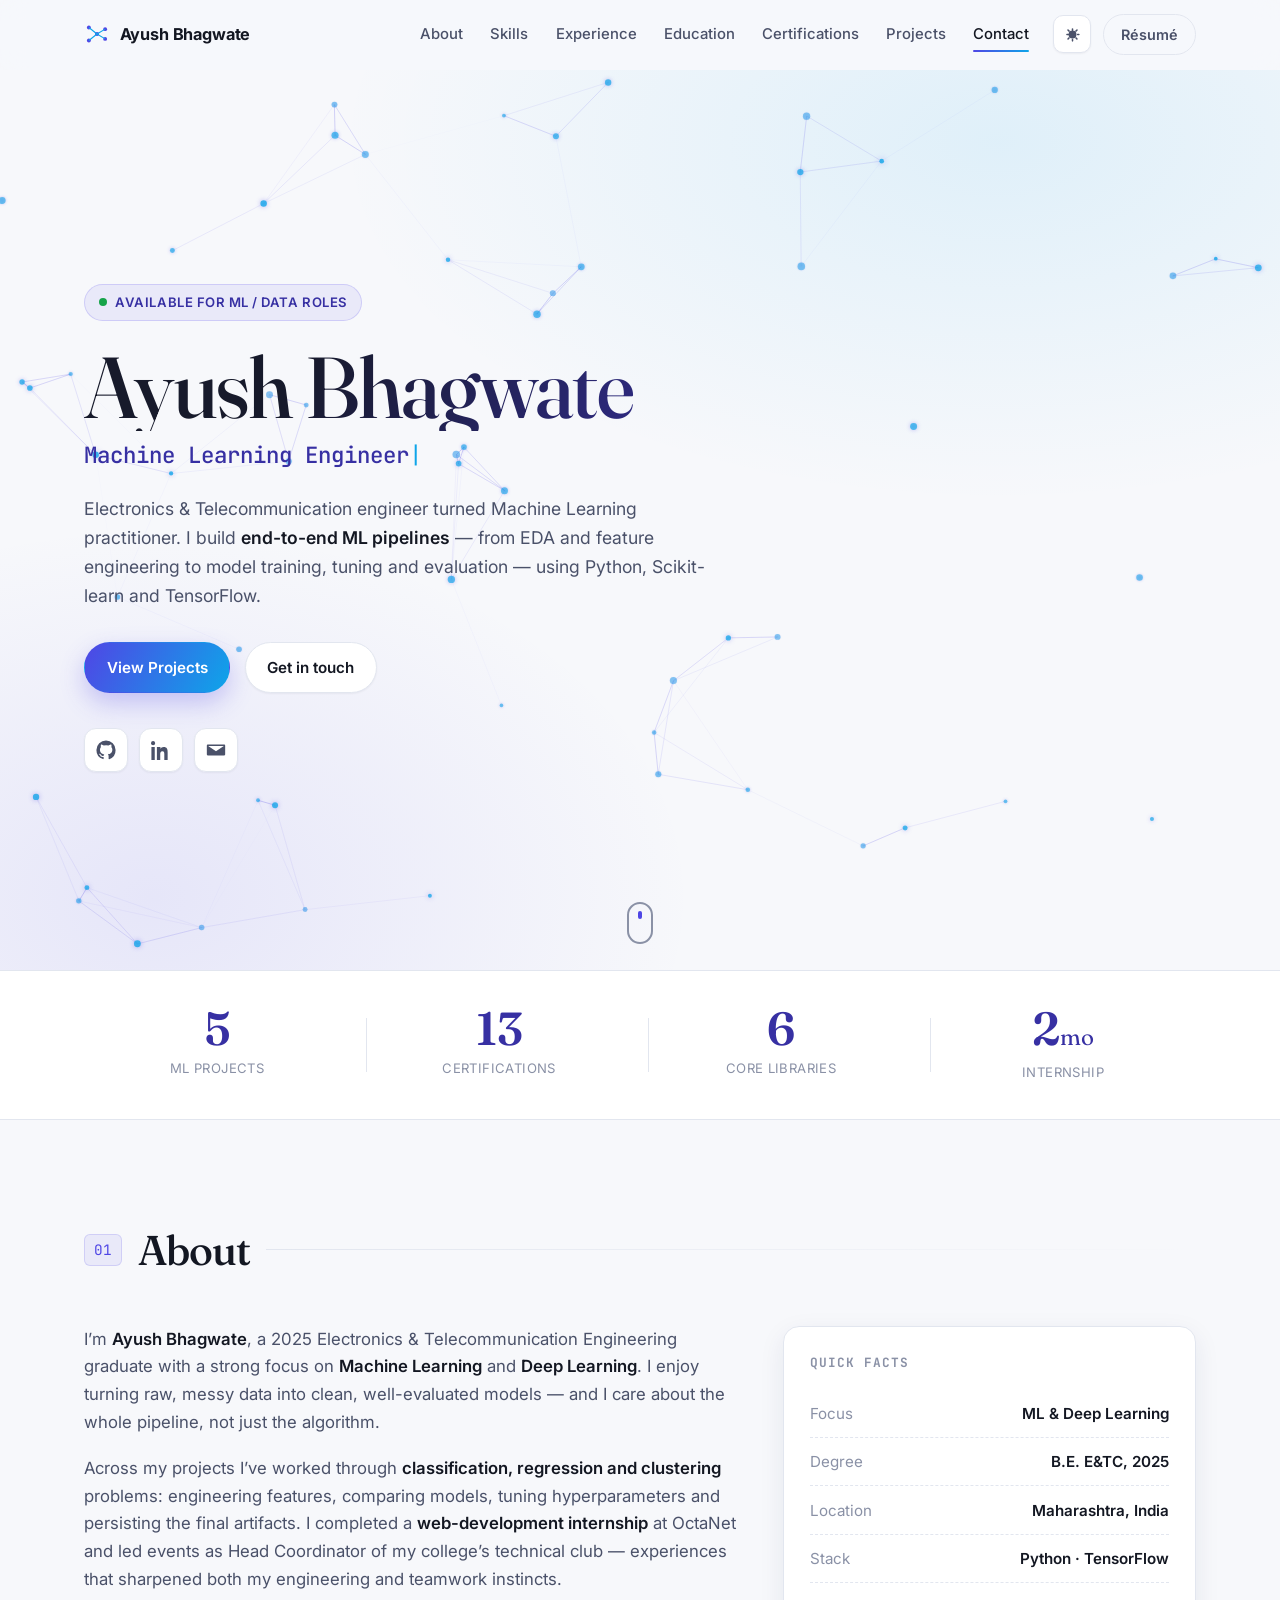
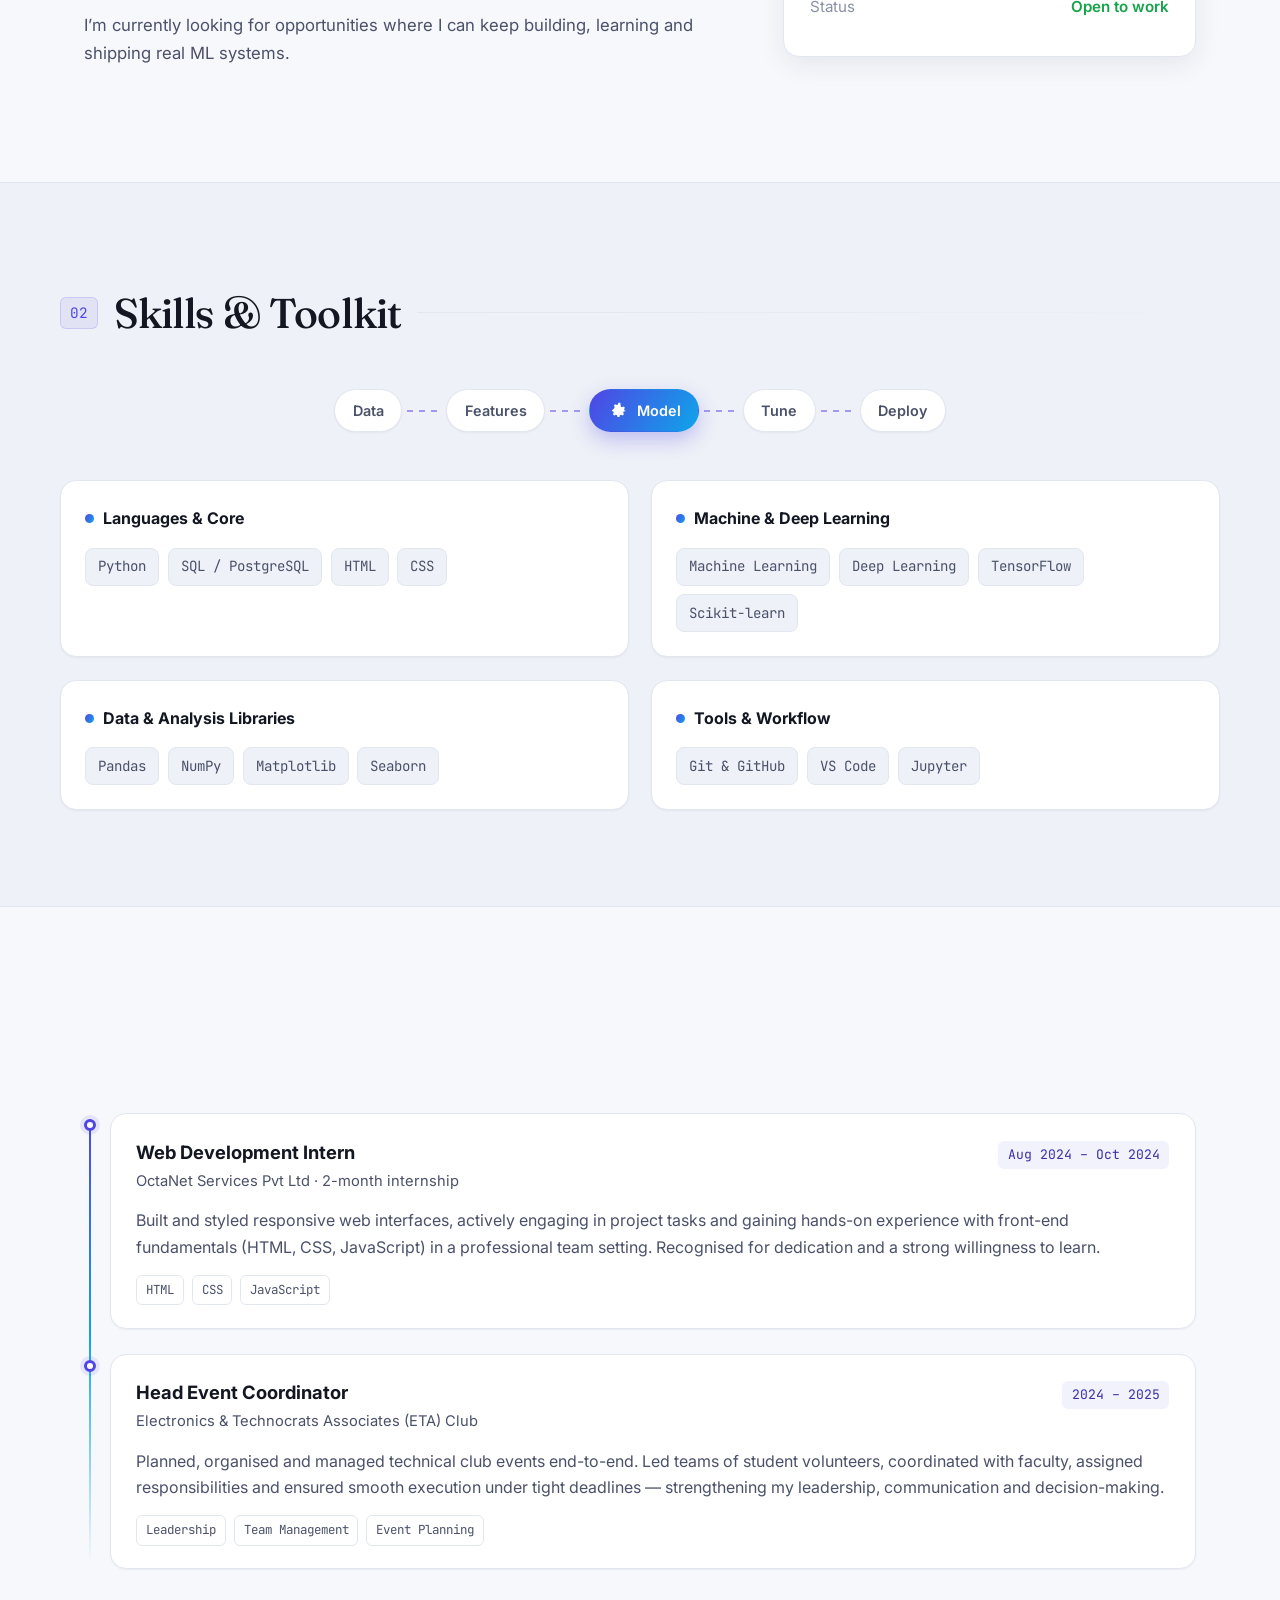
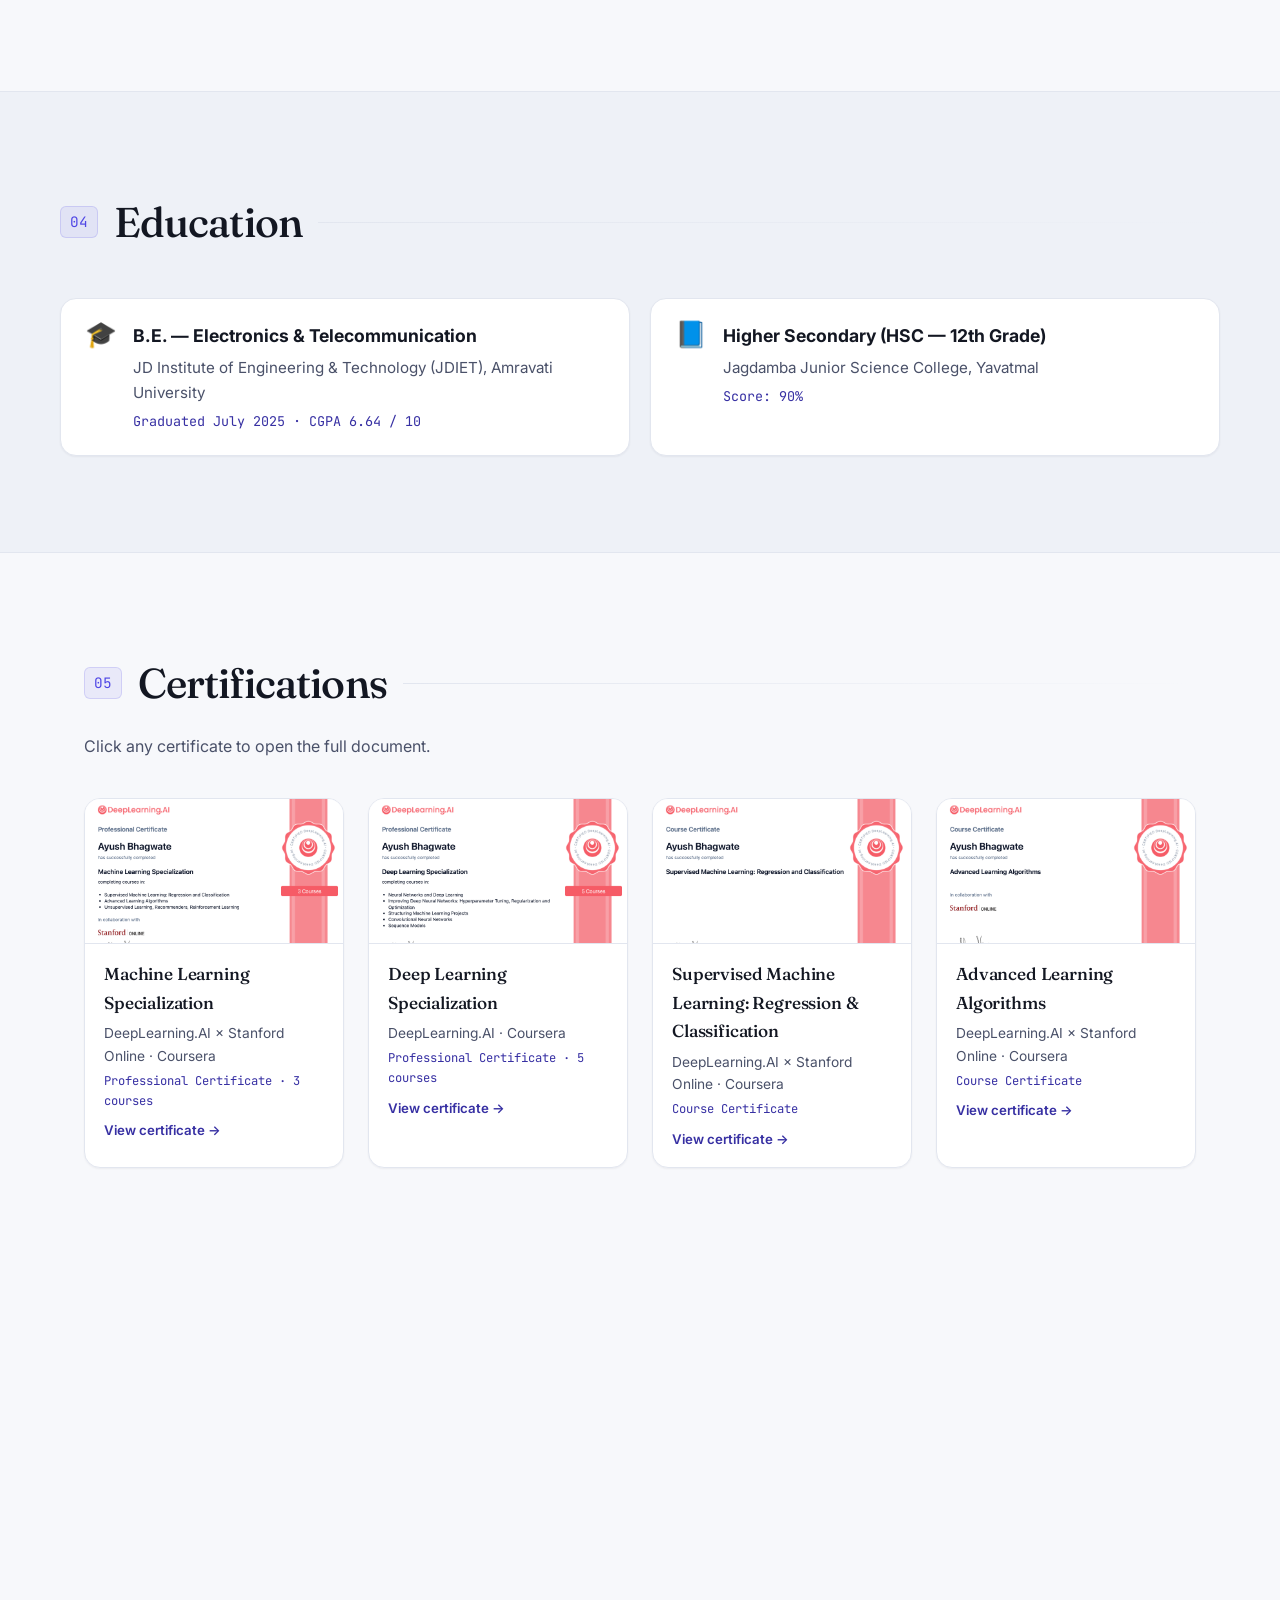
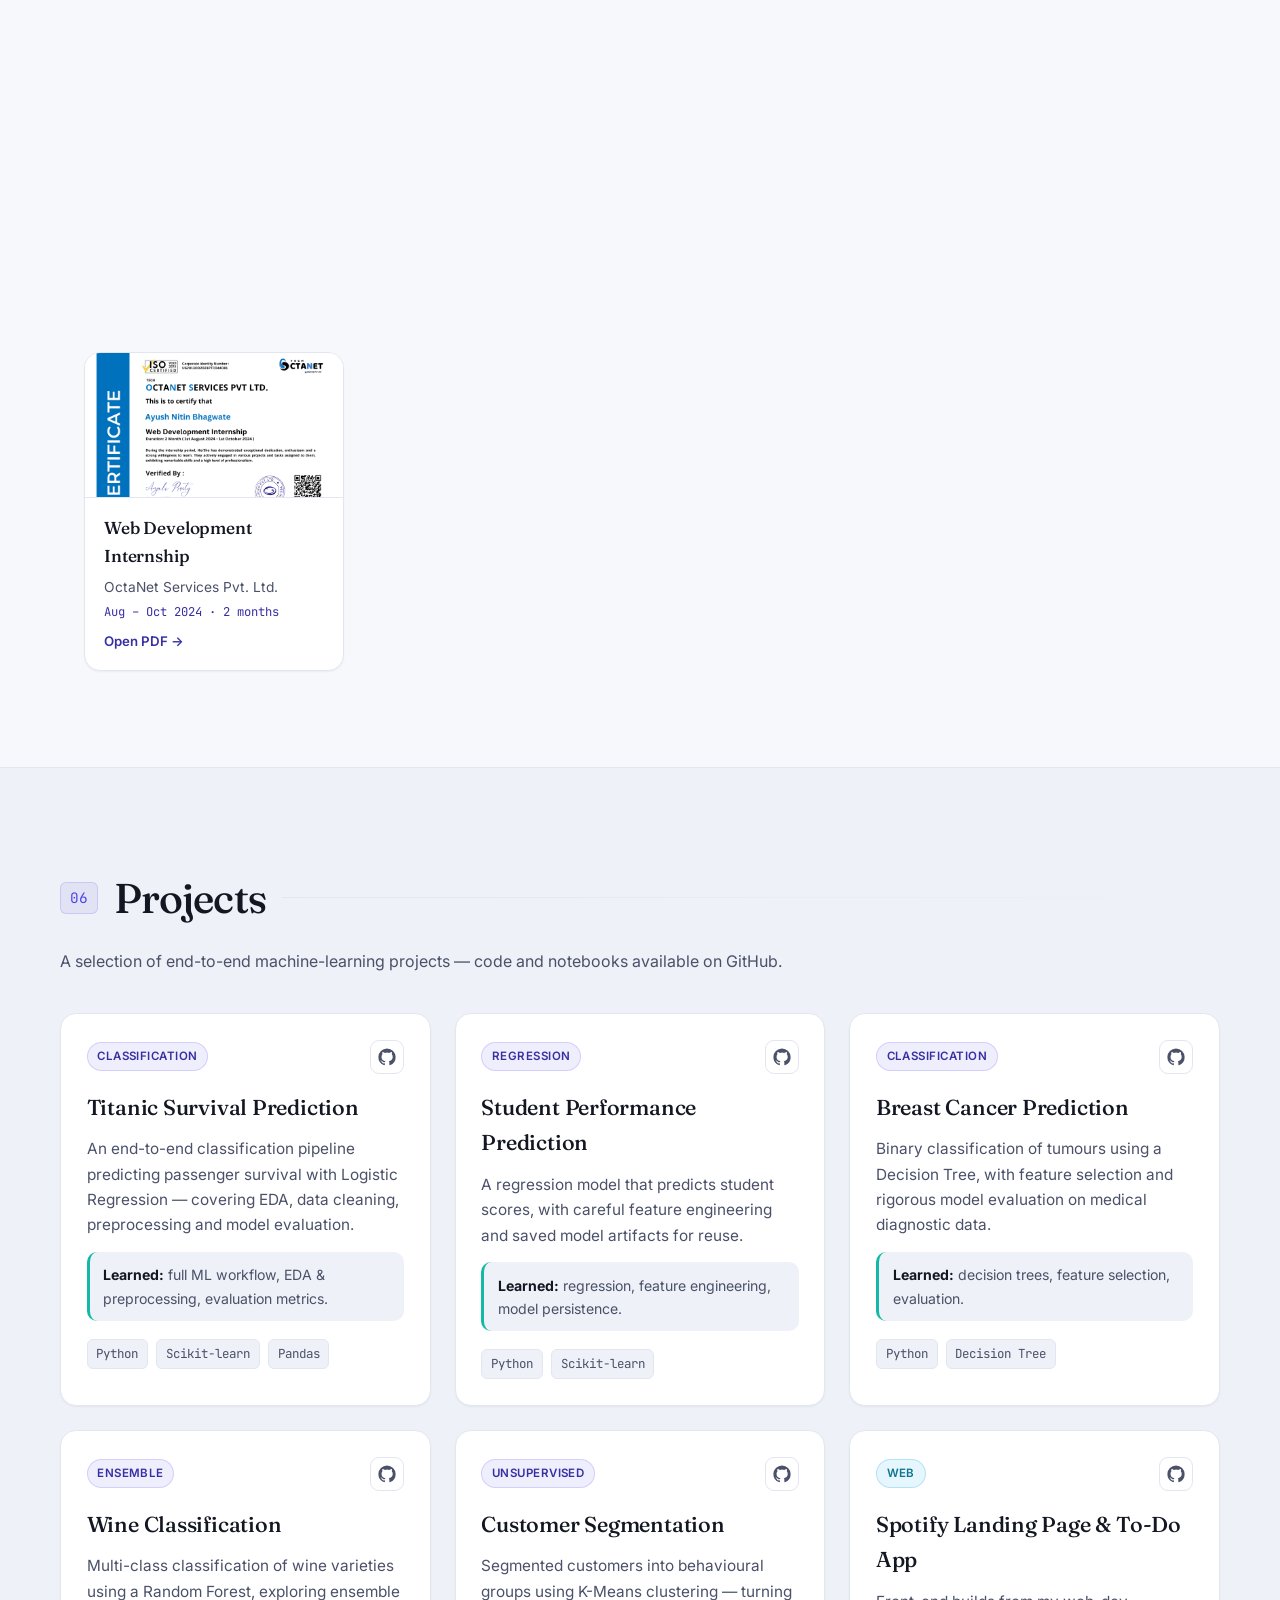
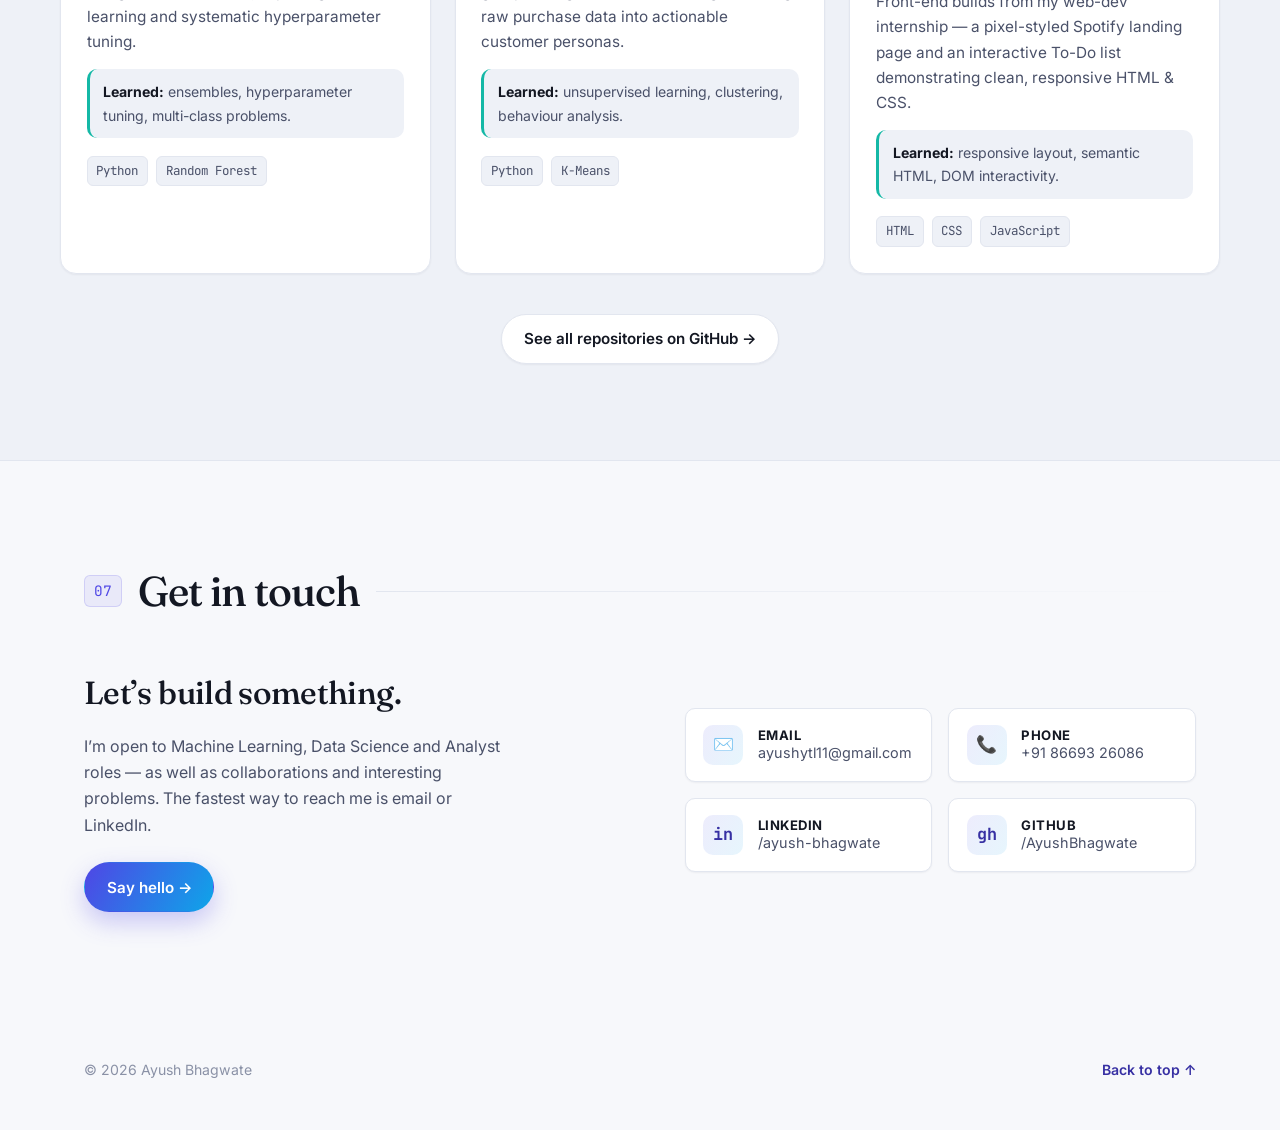
==== index.html @ a0c9e0d4 "Initial commit" ====
<!DOCTYPE html>
<html lang="en">
<head>
  <meta charset="UTF-8" />
  <meta name="viewport" content="width=device-width, initial-scale=1.0" />
  <title>Ayush Bhagwate · Machine Learning Engineer</title>
  <meta name="description" content="Ayush Bhagwate — Machine Learning & Deep Learning engineer. Building end-to-end ML pipelines with Python, Scikit-learn and TensorFlow." />
  <meta name="author" content="Ayush Bhagwate" />

  <!-- Open Graph -->
  <meta property="og:title" content="Ayush Bhagwate · Machine Learning Engineer" />
  <meta property="og:description" content="ML & Deep Learning engineer building end-to-end pipelines with Python, Scikit-learn and TensorFlow." />
  <meta property="og:type" content="website" />

  <link rel="preconnect" href="https://fonts.googleapis.com" />
  <link rel="preconnect" href="https://fonts.gstatic.com" crossorigin />
  <link href="https://fonts.googleapis.com/css2?family=Fraunces:opsz,wght@9..144,400;9..144,500;9..144,600&family=Inter:wght@400;500;600;700&family=JetBrains+Mono:wght@400;500&display=swap" rel="stylesheet" />

  <link rel="stylesheet" href="styles.css" />

  <!-- apply saved theme before paint to avoid flash -->
  <script>
    (function () {
      try {
        var saved = localStorage.getItem("theme");
        var theme = saved || (window.matchMedia("(prefers-color-scheme: dark)").matches ? "dark" : "light");
        document.documentElement.setAttribute("data-theme", theme);
      } catch (e) {}
    })();
  </script>
</head>
<body>

  <!-- ============ NAV ============ -->
  <header class="nav" id="nav">
    <div class="nav__inner">
      <a href="#hero" class="nav__brand">
        <span class="nav__logo" aria-hidden="true">
          <svg viewBox="0 0 32 32" width="26" height="26">
            <circle cx="6" cy="8" r="2.4"></circle>
            <circle cx="6" cy="24" r="2.4"></circle>
            <circle cx="16" cy="16" r="2.6"></circle>
            <circle cx="26" cy="10" r="2.4"></circle>
            <circle cx="26" cy="22" r="2.4"></circle>
            <path d="M6 8 L16 16 M6 24 L16 16 M16 16 L26 10 M16 16 L26 22" />
          </svg>
        </span>
        <span class="nav__name">Ayush&nbsp;Bhagwate</span>
      </a>

      <nav class="nav__links" aria-label="Primary">
        <a href="#about">About</a>
        <a href="#skills">Skills</a>
        <a href="#experience">Experience</a>
        <a href="#education">Education</a>
        <a href="#certifications">Certifications</a>
        <a href="#projects">Projects</a>
        <a href="#contact">Contact</a>
      </nav>

      <div class="nav__actions">
        <button class="theme-toggle" id="themeToggle" aria-label="Toggle dark mode" title="Toggle theme">
          <svg class="icon-sun" viewBox="0 0 24 24" aria-hidden="true"><path d="M12 17a5 5 0 1 1 0-10 5 5 0 0 1 0 10Zm0-13a1 1 0 0 1 1 1v1.5a1 1 0 1 1-2 0V5a1 1 0 0 1 1-1Zm0 13.5a1 1 0 0 1 1 1V20a1 1 0 1 1-2 0v-1.5a1 1 0 0 1 1-1ZM4 12a1 1 0 0 1 1-1h1.5a1 1 0 1 1 0 2H5a1 1 0 0 1-1-1Zm13.5 0a1 1 0 0 1 1-1H20a1 1 0 1 1 0 2h-1.5a1 1 0 0 1-1-1ZM5.6 5.6a1 1 0 0 1 1.4 0l1.1 1.1a1 1 0 1 1-1.4 1.4L5.6 7a1 1 0 0 1 0-1.4Zm10.3 10.3a1 1 0 0 1 1.4 0l1.1 1.1a1 1 0 0 1-1.4 1.4l-1.1-1.1a1 1 0 0 1 0-1.4Zm2.5-10.3a1 1 0 0 1 0 1.4l-1.1 1.1a1 1 0 1 1-1.4-1.4l1.1-1.1a1 1 0 0 1 1.4 0ZM8.1 15.9a1 1 0 0 1 0 1.4L7 18.4A1 1 0 0 1 5.6 17l1.1-1.1a1 1 0 0 1 1.4 0Z"/></svg>
          <svg class="icon-moon" viewBox="0 0 24 24" aria-hidden="true"><path d="M21 12.8A9 9 0 1 1 11.2 3a7 7 0 0 0 9.8 9.8Z"/></svg>
        </button>
        <a class="btn btn--ghost" href="Education-.pdf" download>Résumé</a>
        <button class="nav__burger" id="burger" aria-label="Toggle menu" aria-expanded="false">
          <span></span><span></span><span></span>
        </button>
      </div>
    </div>
  </header>

  <!-- ============ HERO ============ -->
  <section class="hero" id="hero">
    <canvas class="hero__net" id="neuralCanvas" aria-hidden="true"></canvas>
    <div class="hero__code" id="codeLayer" aria-hidden="true"></div>

    <div class="hero__content">
      <p class="hero__eyebrow">
        <span class="pulse-dot" aria-hidden="true"></span>
        Available for ML / Data roles
      </p>
      <h1 class="hero__title">
        Ayush Bhagwate
      </h1>
      <p class="hero__role">
        <span id="typed"></span><span class="caret" aria-hidden="true">|</span>
      </p>
      <p class="hero__lead">
        Electronics &amp; Telecommunication engineer turned Machine&nbsp;Learning practitioner.
        I build <strong>end-to-end ML pipelines</strong> — from EDA and feature engineering to
        model training, tuning and evaluation — using Python, Scikit-learn and TensorFlow.
      </p>

      <div class="hero__cta">
        <a class="btn btn--primary" href="#projects">View Projects</a>
        <a class="btn btn--outline" href="#contact">Get in touch</a>
      </div>

      <div class="hero__social">
        <a href="https://github.com/AyushBhagwate" target="_blank" rel="noopener" aria-label="GitHub">
          <svg viewBox="0 0 24 24" width="20" height="20"><path d="M12 .5A11.5 11.5 0 0 0 .5 12a11.5 11.5 0 0 0 7.86 10.94c.57.1.78-.25.78-.55v-2c-3.2.7-3.88-1.36-3.88-1.36-.53-1.34-1.3-1.7-1.3-1.7-1.06-.72.08-.71.08-.71 1.17.08 1.79 1.2 1.79 1.2 1.04 1.79 2.73 1.27 3.4.97.1-.76.4-1.27.74-1.56-2.55-.29-5.23-1.28-5.23-5.7 0-1.26.45-2.29 1.2-3.1-.12-.29-.52-1.46.11-3.05 0 0 .98-.31 3.2 1.18a11.1 11.1 0 0 1 5.83 0c2.22-1.5 3.2-1.18 3.2-1.18.63 1.59.23 2.76.11 3.05.75.81 1.2 1.84 1.2 3.1 0 4.43-2.69 5.4-5.25 5.69.41.36.78 1.05.78 2.12v3.14c0 .3.2.66.79.55A11.5 11.5 0 0 0 23.5 12 11.5 11.5 0 0 0 12 .5Z"/></svg>
        </a>
        <a href="https://www.linkedin.com/in/ayush-bhagwate-57b9252a4/" target="_blank" rel="noopener" aria-label="LinkedIn">
          <svg viewBox="0 0 24 24" width="20" height="20"><path d="M4.98 3.5A2.5 2.5 0 1 1 0 3.5a2.5 2.5 0 0 1 4.98 0ZM.5 8.5h4V24h-4V8.5Zm7 0h3.83v2.11h.05c.53-1 1.84-2.11 3.79-2.11 4.05 0 4.8 2.67 4.8 6.14V24h-4v-6.85c0-1.63-.03-3.73-2.27-3.73-2.27 0-2.62 1.78-2.62 3.61V24h-4V8.5Z"/></svg>
        </a>
        <a href="mailto:ayushytl11@gmail.com" aria-label="Email">
          <svg viewBox="0 0 24 24" width="20" height="20"><path d="M2 5.5h20a1 1 0 0 1 1 1v11a1 1 0 0 1-1 1H2a1 1 0 0 1-1-1v-11a1 1 0 0 1 1-1Zm.6 1.6 9.4 6.3 9.4-6.3H2.6Z"/></svg>
        </a>
      </div>
    </div>

    <a href="#about" class="hero__scroll" aria-label="Scroll down">
      <span></span>
    </a>
  </section>

  <!-- ============ STATS STRIP ============ -->
  <section class="stats" aria-label="Highlights">
    <div class="stats__inner">
      <div class="stat"><span class="stat__num" data-count="5">0</span><span class="stat__label">ML Projects</span></div>
      <div class="stat"><span class="stat__num" data-count="13">0</span><span class="stat__label">Certifications</span></div>
      <div class="stat"><span class="stat__num" data-count="6">0</span><span class="stat__label">Core Libraries</span></div>
      <div class="stat"><span class="stat__num" data-count="2">0</span><span class="stat__suffix">mo</span><span class="stat__label">Internship</span></div>
    </div>
  </section>

  <!-- ============ ABOUT ============ -->
  <section class="section" id="about">
    <div class="section__head reveal">
      <span class="section__index">01</span>
      <h2 class="section__title">About</h2>
      <div class="section__rule"></div>
    </div>

    <div class="about reveal">
      <div class="about__text">
        <p>
          I&rsquo;m <strong>Ayush Bhagwate</strong>, a 2025 Electronics &amp; Telecommunication
          Engineering graduate with a strong focus on <strong>Machine Learning</strong> and
          <strong>Deep Learning</strong>. I enjoy turning raw, messy data into clean, well-evaluated
          models — and I care about the whole pipeline, not just the algorithm.
        </p>
        <p>
          Across my projects I&rsquo;ve worked through <strong>classification, regression and
          clustering</strong> problems: engineering features, comparing models, tuning
          hyperparameters and persisting the final artifacts. I completed a
          <strong>web-development internship</strong> at OctaNet and led events as Head Coordinator of
          my college&rsquo;s technical club — experiences that sharpened both my engineering and
          teamwork instincts.
        </p>
        <p>
          I&rsquo;m currently looking for opportunities where I can keep building, learning and
          shipping real ML systems.
        </p>
      </div>

      <aside class="about__card">
        <h3>Quick facts</h3>
        <ul class="about__facts">
          <li><span>Focus</span><b>ML &amp; Deep Learning</b></li>
          <li><span>Degree</span><b>B.E. E&amp;TC, 2025</b></li>
          <li><span>Location</span><b>Maharashtra, India</b></li>
          <li><span>Stack</span><b>Python · TensorFlow</b></li>
          <li><span>Status</span><b class="ok">Open to work</b></li>
        </ul>
      </aside>
    </div>
  </section>

  <!-- ============ SKILLS ============ -->
  <section class="section section--alt" id="skills">
    <div class="section__head reveal">
      <span class="section__index">02</span>
      <h2 class="section__title">Skills &amp; Toolkit</h2>
      <div class="section__rule"></div>
    </div>

    <!-- pipeline / schema strip -->
    <div class="pipeline reveal" aria-hidden="true">
      <div class="pipeline__node"><span>Data</span></div>
      <div class="pipeline__edge"></div>
      <div class="pipeline__node"><span>Features</span></div>
      <div class="pipeline__edge"></div>
      <div class="pipeline__node pipeline__node--core">
        <svg class="gear" viewBox="0 0 24 24" width="22" height="22"><path d="M12 8a4 4 0 1 0 0 8 4 4 0 0 0 0-8Zm9 4-1.9-.6a7 7 0 0 0-.5-1.2l.9-1.8-1.4-1.4-1.8.9a7 7 0 0 0-1.2-.5L14.5 3h-2l-.6 1.9a7 7 0 0 0-1.2.5l-1.8-.9-1.4 1.4.9 1.8a7 7 0 0 0-.5 1.2L5 12l1.9.6c.1.4.3.8.5 1.2l-.9 1.8 1.4 1.4 1.8-.9c.4.2.8.4 1.2.5l.6 1.9h2l.6-1.9c.4-.1.8-.3 1.2-.5l1.8.9 1.4-1.4-.9-1.8c.2-.4.4-.8.5-1.2L21 12Z"/></svg>
        <span>Model</span>
      </div>
      <div class="pipeline__edge"></div>
      <div class="pipeline__node"><span>Tune</span></div>
      <div class="pipeline__edge"></div>
      <div class="pipeline__node"><span>Deploy</span></div>
    </div>

    <div class="skills reveal">
      <div class="skills__group">
        <h3><span class="dot"></span>Languages &amp; Core</h3>
        <ul class="chips">
          <li>Python</li><li>SQL / PostgreSQL</li><li>HTML</li><li>CSS</li>
        </ul>
      </div>
      <div class="skills__group">
        <h3><span class="dot"></span>Machine &amp; Deep Learning</h3>
        <ul class="chips">
          <li>Machine Learning</li><li>Deep Learning</li><li>TensorFlow</li><li>Scikit-learn</li>
        </ul>
      </div>
      <div class="skills__group">
        <h3><span class="dot"></span>Data &amp; Analysis Libraries</h3>
        <ul class="chips">
          <li>Pandas</li><li>NumPy</li><li>Matplotlib</li><li>Seaborn</li>
        </ul>
      </div>
      <div class="skills__group">
        <h3><span class="dot"></span>Tools &amp; Workflow</h3>
        <ul class="chips">
          <li>Git &amp; GitHub</li><li>VS Code</li><li>Jupyter</li>
        </ul>
      </div>
    </div>
  </section>

  <!-- ============ EXPERIENCE ============ -->
  <section class="section" id="experience">
    <div class="section__head reveal">
      <span class="section__index">03</span>
      <h2 class="section__title">Experience</h2>
      <div class="section__rule"></div>
    </div>

    <div class="timeline">
      <article class="tl reveal">
        <div class="tl__dot"></div>
        <div class="tl__body">
          <div class="tl__top">
            <h3>Web Development Intern</h3>
            <span class="tl__date">Aug 2024 – Oct 2024</span>
          </div>
          <p class="tl__org">OctaNet Services Pvt&nbsp;Ltd · 2-month internship</p>
          <p>
            Built and styled responsive web interfaces, actively engaging in project tasks and
            gaining hands-on experience with front-end fundamentals (HTML, CSS, JavaScript) in a
            professional team setting. Recognised for dedication and a strong willingness to learn.
          </p>
          <ul class="tl__tags"><li>HTML</li><li>CSS</li><li>JavaScript</li></ul>
        </div>
      </article>

      <article class="tl reveal">
        <div class="tl__dot"></div>
        <div class="tl__body">
          <div class="tl__top">
            <h3>Head Event Coordinator</h3>
            <span class="tl__date">2024 – 2025</span>
          </div>
          <p class="tl__org">Electronics &amp; Technocrats Associates (ETA) Club</p>
          <p>
            Planned, organised and managed technical club events end-to-end. Led teams of student
            volunteers, coordinated with faculty, assigned responsibilities and ensured smooth
            execution under tight deadlines — strengthening my leadership, communication and
            decision-making.
          </p>
          <ul class="tl__tags"><li>Leadership</li><li>Team Management</li><li>Event Planning</li></ul>
        </div>
      </article>
    </div>
  </section>

  <!-- ============ EDUCATION + CERTS ============ -->
  <section class="section section--alt" id="education">
    <div class="section__head reveal">
      <span class="section__index">04</span>
      <h2 class="section__title">Education</h2>
      <div class="section__rule"></div>
    </div>

    <div class="edu reveal">
      <article class="edu__card">
        <div class="edu__icon" aria-hidden="true">🎓</div>
        <div>
          <h3>B.E. — Electronics &amp; Telecommunication</h3>
          <p class="edu__org">JD Institute of Engineering &amp; Technology (JDIET), Amravati University</p>
          <p class="edu__meta">Graduated July 2025 · CGPA 6.64 / 10</p>
        </div>
      </article>
      <article class="edu__card">
        <div class="edu__icon" aria-hidden="true">📘</div>
        <div>
          <h3>Higher Secondary (HSC — 12th Grade)</h3>
          <p class="edu__org">Jagdamba Junior Science College, Yavatmal</p>
          <p class="edu__meta">Score: 90%</p>
        </div>
      </article>
    </div>
  </section>

  <!-- ============ CERTIFICATIONS ============ -->
  <section class="section" id="certifications">
    <div class="section__head reveal">
      <span class="section__index">05</span>
      <h2 class="section__title">Certifications</h2>
      <div class="section__rule"></div>
    </div>
    <p class="section__sub reveal">Click any certificate to open the full document.</p>

    <div class="cert-gallery">
      <article class="cert-card reveal">
        <a class="cert-card__media" href="assets/certs/coursera/ml-specialization.png" target="_blank" rel="noopener">
          <img src="assets/certs/coursera/ml-specialization.png" alt="Machine Learning Specialization certificate" loading="lazy" />
          <span class="cert-card__view">View certificate ↗</span>
        </a>
        <div class="cert-card__body">
          <h3>Machine Learning Specialization</h3>
          <p class="cert-card__org">DeepLearning.AI × Stanford Online · Coursera</p>
          <p class="cert-card__meta">Professional Certificate · 3 courses</p>
          <a class="cert-card__link" href="assets/certs/coursera/ml-specialization.png" target="_blank" rel="noopener">View certificate →</a>
        </div>
      </article>

      <article class="cert-card reveal">
        <a class="cert-card__media" href="assets/certs/coursera/dl-specialization.png" target="_blank" rel="noopener">
          <img src="assets/certs/coursera/dl-specialization.png" alt="Deep Learning Specialization certificate" loading="lazy" />
          <span class="cert-card__view">View certificate ↗</span>
        </a>
        <div class="cert-card__body">
          <h3>Deep Learning Specialization</h3>
          <p class="cert-card__org">DeepLearning.AI · Coursera</p>
          <p class="cert-card__meta">Professional Certificate · 5 courses</p>
          <a class="cert-card__link" href="assets/certs/coursera/dl-specialization.png" target="_blank" rel="noopener">View certificate →</a>
        </div>
      </article>

      <article class="cert-card reveal">
        <a class="cert-card__media" href="assets/certs/coursera/ml-supervised.png" target="_blank" rel="noopener">
          <img src="assets/certs/coursera/ml-supervised.png" alt="Supervised Machine Learning: Regression and Classification certificate" loading="lazy" />
          <span class="cert-card__view">View certificate ↗</span>
        </a>
        <div class="cert-card__body">
          <h3>Supervised Machine Learning: Regression &amp; Classification</h3>
          <p class="cert-card__org">DeepLearning.AI × Stanford Online · Coursera</p>
          <p class="cert-card__meta">Course Certificate</p>
          <a class="cert-card__link" href="assets/certs/coursera/ml-supervised.png" target="_blank" rel="noopener">View certificate →</a>
        </div>
      </article>

      <article class="cert-card reveal">
        <a class="cert-card__media" href="assets/certs/coursera/ml-advanced.png" target="_blank" rel="noopener">
          <img src="assets/certs/coursera/ml-advanced.png" alt="Advanced Learning Algorithms certificate" loading="lazy" />
          <span class="cert-card__view">View certificate ↗</span>
        </a>
        <div class="cert-card__body">
          <h3>Advanced Learning Algorithms</h3>
          <p class="cert-card__org">DeepLearning.AI × Stanford Online · Coursera</p>
          <p class="cert-card__meta">Course Certificate</p>
          <a class="cert-card__link" href="assets/certs/coursera/ml-advanced.png" target="_blank" rel="noopener">View certificate →</a>
        </div>
      </article>

      <article class="cert-card reveal">
        <a class="cert-card__media" href="assets/certs/coursera/ml-unsupervised.png" target="_blank" rel="noopener">
          <img src="assets/certs/coursera/ml-unsupervised.png" alt="Unsupervised Learning, Recommenders, Reinforcement Learning certificate" loading="lazy" />
          <span class="cert-card__view">View certificate ↗</span>
        </a>
        <div class="cert-card__body">
          <h3>Unsupervised Learning, Recommenders, Reinforcement Learning</h3>
          <p class="cert-card__org">DeepLearning.AI × Stanford Online · Coursera</p>
          <p class="cert-card__meta">Course Certificate</p>
          <a class="cert-card__link" href="assets/certs/coursera/ml-unsupervised.png" target="_blank" rel="noopener">View certificate →</a>
        </div>
      </article>

      <article class="cert-card reveal">
        <a class="cert-card__media" href="assets/certs/coursera/dl-nn.png" target="_blank" rel="noopener">
          <img src="assets/certs/coursera/dl-nn.png" alt="Neural Networks and Deep Learning certificate" loading="lazy" />
          <span class="cert-card__view">View certificate ↗</span>
        </a>
        <div class="cert-card__body">
          <h3>Neural Networks and Deep Learning</h3>
          <p class="cert-card__org">DeepLearning.AI · Coursera</p>
          <p class="cert-card__meta">Course Certificate</p>
          <a class="cert-card__link" href="assets/certs/coursera/dl-nn.png" target="_blank" rel="noopener">View certificate →</a>
        </div>
      </article>

      <article class="cert-card reveal">
        <a class="cert-card__media" href="assets/certs/coursera/dl-improving.png" target="_blank" rel="noopener">
          <img src="assets/certs/coursera/dl-improving.png" alt="Improving Deep Neural Networks certificate" loading="lazy" />
          <span class="cert-card__view">View certificate ↗</span>
        </a>
        <div class="cert-card__body">
          <h3>Improving Deep Neural Networks</h3>
          <p class="cert-card__org">DeepLearning.AI · Coursera</p>
          <p class="cert-card__meta">Hyperparameter Tuning, Regularization &amp; Optimization</p>
          <a class="cert-card__link" href="assets/certs/coursera/dl-improving.png" target="_blank" rel="noopener">View certificate →</a>
        </div>
      </article>

      <article class="cert-card reveal">
        <a class="cert-card__media" href="assets/certs/coursera/dl-structuring.png" target="_blank" rel="noopener">
          <img src="assets/certs/coursera/dl-structuring.png" alt="Structuring Machine Learning Projects certificate" loading="lazy" />
          <span class="cert-card__view">View certificate ↗</span>
        </a>
        <div class="cert-card__body">
          <h3>Structuring Machine Learning Projects</h3>
          <p class="cert-card__org">DeepLearning.AI · Coursera</p>
          <p class="cert-card__meta">Course Certificate</p>
          <a class="cert-card__link" href="assets/certs/coursera/dl-structuring.png" target="_blank" rel="noopener">View certificate →</a>
        </div>
      </article>

      <article class="cert-card reveal">
        <a class="cert-card__media" href="assets/certs/coursera/dl-cnn.png" target="_blank" rel="noopener">
          <img src="assets/certs/coursera/dl-cnn.png" alt="Convolutional Neural Networks certificate" loading="lazy" />
          <span class="cert-card__view">View certificate ↗</span>
        </a>
        <div class="cert-card__body">
          <h3>Convolutional Neural Networks</h3>
          <p class="cert-card__org">DeepLearning.AI · Coursera</p>
          <p class="cert-card__meta">Course Certificate</p>
          <a class="cert-card__link" href="assets/certs/coursera/dl-cnn.png" target="_blank" rel="noopener">View certificate →</a>
        </div>
      </article>

      <article class="cert-card reveal">
        <a class="cert-card__media" href="assets/certs/coursera/dl-sequence.png" target="_blank" rel="noopener">
          <img src="assets/certs/coursera/dl-sequence.png" alt="Sequence Models certificate" loading="lazy" />
          <span class="cert-card__view">View certificate ↗</span>
        </a>
        <div class="cert-card__body">
          <h3>Sequence Models</h3>
          <p class="cert-card__org">DeepLearning.AI · Coursera</p>
          <p class="cert-card__meta">Course Certificate</p>
          <a class="cert-card__link" href="assets/certs/coursera/dl-sequence.png" target="_blank" rel="noopener">View certificate →</a>
        </div>
      </article>

      <article class="cert-card reveal">
        <a class="cert-card__media" href="assets/certs/python-certificate.pdf" target="_blank" rel="noopener">
          <img src="assets/certs/python-thumb.png" alt="Python Programming for Machine Learning certificate" loading="lazy" />
          <span class="cert-card__view">View certificate ↗</span>
        </a>
        <div class="cert-card__body">
          <h3>Python Programming for Machine Learning</h3>
          <p class="cert-card__org">ASG Vision Pvt. Ltd. · JDIET, Yavatmal</p>
          <p class="cert-card__meta">Jan 2025 · 34 hrs</p>
          <a class="cert-card__link" href="assets/certs/python-certificate.pdf" target="_blank" rel="noopener">Open PDF →</a>
        </div>
      </article>

      <article class="cert-card reveal">
        <a class="cert-card__media" href="assets/certs/sql-certificate.pdf" target="_blank" rel="noopener">
          <img src="assets/certs/sql-thumb.png" alt="SQL certificate" loading="lazy" />
          <span class="cert-card__view">View certificate ↗</span>
        </a>
        <div class="cert-card__body">
          <h3>SQL Certification</h3>
          <p class="cert-card__org">ASG Vision Pvt. Ltd. · JDIET, Yavatmal</p>
          <p class="cert-card__meta">Database &amp; Querying</p>
          <a class="cert-card__link" href="assets/certs/sql-certificate.pdf" target="_blank" rel="noopener">Open PDF →</a>
        </div>
      </article>

      <article class="cert-card reveal">
        <a class="cert-card__media" href="assets/certs/octanet-internship.pdf" target="_blank" rel="noopener">
          <img src="assets/certs/octanet-thumb.png" alt="OctaNet Web Development Internship certificate" loading="lazy" />
          <span class="cert-card__view">View certificate ↗</span>
        </a>
        <div class="cert-card__body">
          <h3>Web Development Internship</h3>
          <p class="cert-card__org">OctaNet Services Pvt. Ltd.</p>
          <p class="cert-card__meta">Aug – Oct 2024 · 2 months</p>
          <a class="cert-card__link" href="assets/certs/octanet-internship.pdf" target="_blank" rel="noopener">Open PDF →</a>
        </div>
      </article>
    </div>
  </section>

  <!-- ============ PROJECTS ============ -->
  <section class="section section--alt" id="projects">
    <div class="section__head reveal">
      <span class="section__index">06</span>
      <h2 class="section__title">Projects</h2>
      <div class="section__rule"></div>
    </div>
    <p class="section__sub reveal">
      A selection of end-to-end machine-learning projects — code and notebooks available on GitHub.
    </p>

    <div class="projects">
      <!-- 1 -->
      <article class="card reveal">
        <div class="card__top">
          <span class="card__badge">Classification</span>
          <a class="card__git" href="https://github.com/AyushBhagwate/Titanic-Survival-ML" target="_blank" rel="noopener" aria-label="View on GitHub">
            <svg viewBox="0 0 24 24" width="18" height="18"><path d="M12 .5A11.5 11.5 0 0 0 .5 12a11.5 11.5 0 0 0 7.86 10.94c.57.1.78-.25.78-.55v-2c-3.2.7-3.88-1.36-3.88-1.36-.53-1.34-1.3-1.7-1.3-1.7-1.06-.72.08-.71.08-.71 1.17.08 1.79 1.2 1.79 1.2 1.04 1.79 2.73 1.27 3.4.97.1-.76.4-1.27.74-1.56-2.55-.29-5.23-1.28-5.23-5.7 0-1.26.45-2.29 1.2-3.1-.12-.29-.52-1.46.11-3.05 0 0 .98-.31 3.2 1.18a11.1 11.1 0 0 1 5.83 0c2.22-1.5 3.2-1.18 3.2-1.18.63 1.59.23 2.76.11 3.05.75.81 1.2 1.84 1.2 3.1 0 4.43-2.69 5.4-5.25 5.69.41.36.78 1.05.78 2.12v3.14c0 .3.2.66.79.55A11.5 11.5 0 0 0 23.5 12 11.5 11.5 0 0 0 12 .5Z"/></svg>
          </a>
        </div>
        <h3 class="card__title">Titanic Survival Prediction</h3>
        <p class="card__desc">
          An end-to-end classification pipeline predicting passenger survival with Logistic
          Regression — covering EDA, data cleaning, preprocessing and model evaluation.
        </p>
        <p class="card__learn"><b>Learned:</b> full ML workflow, EDA &amp; preprocessing, evaluation metrics.</p>
        <ul class="card__tech"><li>Python</li><li>Scikit-learn</li><li>Pandas</li></ul>
      </article>

      <!-- 2 -->
      <article class="card reveal">
        <div class="card__top">
          <span class="card__badge">Regression</span>
          <a class="card__git" href="https://github.com/AyushBhagwate/Student-Performance-ml" target="_blank" rel="noopener" aria-label="View on GitHub">
            <svg viewBox="0 0 24 24" width="18" height="18"><path d="M12 .5A11.5 11.5 0 0 0 .5 12a11.5 11.5 0 0 0 7.86 10.94c.57.1.78-.25.78-.55v-2c-3.2.7-3.88-1.36-3.88-1.36-.53-1.34-1.3-1.7-1.3-1.7-1.06-.72.08-.71.08-.71 1.17.08 1.79 1.2 1.79 1.2 1.04 1.79 2.73 1.27 3.4.97.1-.76.4-1.27.74-1.56-2.55-.29-5.23-1.28-5.23-5.7 0-1.26.45-2.29 1.2-3.1-.12-.29-.52-1.46.11-3.05 0 0 .98-.31 3.2 1.18a11.1 11.1 0 0 1 5.83 0c2.22-1.5 3.2-1.18 3.2-1.18.63 1.59.23 2.76.11 3.05.75.81 1.2 1.84 1.2 3.1 0 4.43-2.69 5.4-5.25 5.69.41.36.78 1.05.78 2.12v3.14c0 .3.2.66.79.55A11.5 11.5 0 0 0 23.5 12 11.5 11.5 0 0 0 12 .5Z"/></svg>
          </a>
        </div>
        <h3 class="card__title">Student Performance Prediction</h3>
        <p class="card__desc">
          A regression model that predicts student scores, with careful feature engineering and
          saved model artifacts for reuse.
        </p>
        <p class="card__learn"><b>Learned:</b> regression, feature engineering, model persistence.</p>
        <ul class="card__tech"><li>Python</li><li>Scikit-learn</li></ul>
      </article>

      <!-- 3 -->
      <article class="card reveal">
        <div class="card__top">
          <span class="card__badge">Classification</span>
          <a class="card__git" href="https://github.com/AyushBhagwate/Breast-Cancer-Prediction-ML" target="_blank" rel="noopener" aria-label="View on GitHub">
            <svg viewBox="0 0 24 24" width="18" height="18"><path d="M12 .5A11.5 11.5 0 0 0 .5 12a11.5 11.5 0 0 0 7.86 10.94c.57.1.78-.25.78-.55v-2c-3.2.7-3.88-1.36-3.88-1.36-.53-1.34-1.3-1.7-1.3-1.7-1.06-.72.08-.71.08-.71 1.17.08 1.79 1.2 1.79 1.2 1.04 1.79 2.73 1.27 3.4.97.1-.76.4-1.27.74-1.56-2.55-.29-5.23-1.28-5.23-5.7 0-1.26.45-2.29 1.2-3.1-.12-.29-.52-1.46.11-3.05 0 0 .98-.31 3.2 1.18a11.1 11.1 0 0 1 5.83 0c2.22-1.5 3.2-1.18 3.2-1.18.63 1.59.23 2.76.11 3.05.75.81 1.2 1.84 1.2 3.1 0 4.43-2.69 5.4-5.25 5.69.41.36.78 1.05.78 2.12v3.14c0 .3.2.66.79.55A11.5 11.5 0 0 0 23.5 12 11.5 11.5 0 0 0 12 .5Z"/></svg>
          </a>
        </div>
        <h3 class="card__title">Breast Cancer Prediction</h3>
        <p class="card__desc">
          Binary classification of tumours using a Decision Tree, with feature selection and rigorous
          model evaluation on medical diagnostic data.
        </p>
        <p class="card__learn"><b>Learned:</b> decision trees, feature selection, evaluation.</p>
        <ul class="card__tech"><li>Python</li><li>Decision Tree</li></ul>
      </article>

      <!-- 4 -->
      <article class="card reveal">
        <div class="card__top">
          <span class="card__badge">Ensemble</span>
          <a class="card__git" href="https://github.com/AyushBhagwate/Wine-Classification-ML" target="_blank" rel="noopener" aria-label="View on GitHub">
            <svg viewBox="0 0 24 24" width="18" height="18"><path d="M12 .5A11.5 11.5 0 0 0 .5 12a11.5 11.5 0 0 0 7.86 10.94c.57.1.78-.25.78-.55v-2c-3.2.7-3.88-1.36-3.88-1.36-.53-1.34-1.3-1.7-1.3-1.7-1.06-.72.08-.71.08-.71 1.17.08 1.79 1.2 1.79 1.2 1.04 1.79 2.73 1.27 3.4.97.1-.76.4-1.27.74-1.56-2.55-.29-5.23-1.28-5.23-5.7 0-1.26.45-2.29 1.2-3.1-.12-.29-.52-1.46.11-3.05 0 0 .98-.31 3.2 1.18a11.1 11.1 0 0 1 5.83 0c2.22-1.5 3.2-1.18 3.2-1.18.63 1.59.23 2.76.11 3.05.75.81 1.2 1.84 1.2 3.1 0 4.43-2.69 5.4-5.25 5.69.41.36.78 1.05.78 2.12v3.14c0 .3.2.66.79.55A11.5 11.5 0 0 0 23.5 12 11.5 11.5 0 0 0 12 .5Z"/></svg>
          </a>
        </div>
        <h3 class="card__title">Wine Classification</h3>
        <p class="card__desc">
          Multi-class classification of wine varieties using a Random Forest, exploring ensemble
          learning and systematic hyperparameter tuning.
        </p>
        <p class="card__learn"><b>Learned:</b> ensembles, hyperparameter tuning, multi-class problems.</p>
        <ul class="card__tech"><li>Python</li><li>Random Forest</li></ul>
      </article>

      <!-- 5 -->
      <article class="card reveal">
        <div class="card__top">
          <span class="card__badge">Unsupervised</span>
          <a class="card__git" href="https://github.com/AyushBhagwate/Customer_Segmentation_kmeans_ML" target="_blank" rel="noopener" aria-label="View on GitHub">
            <svg viewBox="0 0 24 24" width="18" height="18"><path d="M12 .5A11.5 11.5 0 0 0 .5 12a11.5 11.5 0 0 0 7.86 10.94c.57.1.78-.25.78-.55v-2c-3.2.7-3.88-1.36-3.88-1.36-.53-1.34-1.3-1.7-1.3-1.7-1.06-.72.08-.71.08-.71 1.17.08 1.79 1.2 1.79 1.2 1.04 1.79 2.73 1.27 3.4.97.1-.76.4-1.27.74-1.56-2.55-.29-5.23-1.28-5.23-5.7 0-1.26.45-2.29 1.2-3.1-.12-.29-.52-1.46.11-3.05 0 0 .98-.31 3.2 1.18a11.1 11.1 0 0 1 5.83 0c2.22-1.5 3.2-1.18 3.2-1.18.63 1.59.23 2.76.11 3.05.75.81 1.2 1.84 1.2 3.1 0 4.43-2.69 5.4-5.25 5.69.41.36.78 1.05.78 2.12v3.14c0 .3.2.66.79.55A11.5 11.5 0 0 0 23.5 12 11.5 11.5 0 0 0 12 .5Z"/></svg>
          </a>
        </div>
        <h3 class="card__title">Customer Segmentation</h3>
        <p class="card__desc">
          Segmented customers into behavioural groups using K-Means clustering — turning raw
          purchase data into actionable customer personas.
        </p>
        <p class="card__learn"><b>Learned:</b> unsupervised learning, clustering, behaviour analysis.</p>
        <ul class="card__tech"><li>Python</li><li>K-Means</li></ul>
      </article>

      <!-- 6 (web) -->
      <article class="card card--web reveal">
        <div class="card__top">
          <span class="card__badge card__badge--web">Web</span>
          <a class="card__git" href="https://github.com/AyushBhagwate/Spotify-Landing-Page" target="_blank" rel="noopener" aria-label="View on GitHub">
            <svg viewBox="0 0 24 24" width="18" height="18"><path d="M12 .5A11.5 11.5 0 0 0 .5 12a11.5 11.5 0 0 0 7.86 10.94c.57.1.78-.25.78-.55v-2c-3.2.7-3.88-1.36-3.88-1.36-.53-1.34-1.3-1.7-1.3-1.7-1.06-.72.08-.71.08-.71 1.17.08 1.79 1.2 1.79 1.2 1.04 1.79 2.73 1.27 3.4.97.1-.76.4-1.27.74-1.56-2.55-.29-5.23-1.28-5.23-5.7 0-1.26.45-2.29 1.2-3.1-.12-.29-.52-1.46.11-3.05 0 0 .98-.31 3.2 1.18a11.1 11.1 0 0 1 5.83 0c2.22-1.5 3.2-1.18 3.2-1.18.63 1.59.23 2.76.11 3.05.75.81 1.2 1.84 1.2 3.1 0 4.43-2.69 5.4-5.25 5.69.41.36.78 1.05.78 2.12v3.14c0 .3.2.66.79.55A11.5 11.5 0 0 0 23.5 12 11.5 11.5 0 0 0 12 .5Z"/></svg>
          </a>
        </div>
        <h3 class="card__title">Spotify Landing Page &amp; To-Do App</h3>
        <p class="card__desc">
          Front-end builds from my web-dev internship — a pixel-styled Spotify landing page and an
          interactive To-Do list demonstrating clean, responsive HTML &amp; CSS.
        </p>
        <p class="card__learn"><b>Learned:</b> responsive layout, semantic HTML, DOM interactivity.</p>
        <ul class="card__tech"><li>HTML</li><li>CSS</li><li>JavaScript</li></ul>
      </article>
    </div>

    <div class="projects__cta reveal">
      <a class="btn btn--outline" href="https://github.com/AyushBhagwate" target="_blank" rel="noopener">
        See all repositories on GitHub →
      </a>
    </div>
  </section>

  <!-- ============ CONTACT ============ -->
  <section class="section" id="contact">
    <div class="section__head reveal">
      <span class="section__index">07</span>
      <h2 class="section__title">Get in touch</h2>
      <div class="section__rule"></div>
    </div>

    <div class="contact reveal">
      <div class="contact__intro">
        <h3>Let&rsquo;s build something.</h3>
        <p>
          I&rsquo;m open to Machine Learning, Data Science and Analyst roles — as well as
          collaborations and interesting problems. The fastest way to reach me is email or LinkedIn.
        </p>
        <a class="btn btn--primary" href="mailto:ayushytl11@gmail.com">Say hello →</a>
      </div>

      <div class="contact__links">
        <a class="contact__item" href="mailto:ayushytl11@gmail.com">
          <span class="contact__ic">✉️</span>
          <span><b>Email</b>ayushytl11@gmail.com</span>
        </a>
        <a class="contact__item" href="tel:+918669326086">
          <span class="contact__ic">📞</span>
          <span><b>Phone</b>+91 86693 26086</span>
        </a>
        <a class="contact__item" href="https://www.linkedin.com/in/ayush-bhagwate-57b9252a4/" target="_blank" rel="noopener">
          <span class="contact__ic">in</span>
          <span><b>LinkedIn</b>/ayush-bhagwate</span>
        </a>
        <a class="contact__item" href="https://github.com/AyushBhagwate" target="_blank" rel="noopener">
          <span class="contact__ic">gh</span>
          <span><b>GitHub</b>/AyushBhagwate</span>
        </a>
      </div>
    </div>
  </section>

  <!-- ============ FOOTER ============ -->
  <footer class="footer">
    <p>© <span id="year"></span> Ayush Bhagwate</p>
    <a href="#hero" class="footer__top">Back to top ↑</a>
  </footer>

  <!-- ============ CERTIFICATE PREVIEW LIGHTBOX ============ -->
  <div class="lightbox" id="lightbox" aria-hidden="true" role="dialog" aria-modal="true" aria-label="Certificate preview">
    <div class="lightbox__backdrop" data-close></div>
    <div class="lightbox__panel">
      <button class="lightbox__close" data-close aria-label="Close preview">✕</button>
      <div class="lightbox__stage" id="lightboxStage"></div>
      <div class="lightbox__bar">
        <span class="lightbox__title" id="lightboxTitle"></span>
        <a class="lightbox__open" id="lightboxOpen" href="#" target="_blank" rel="noopener">Open original ↗</a>
      </div>
    </div>
  </div>

  <script src="script.js"></script>
</body>
</html>
---- styles.css ----
/* =========================================================
   Ayush Bhagwate — ML Portfolio
   Light, academic/research theme with subtle ML motifs
   ========================================================= */

:root {
  --bg:        #f7f8fb;
  --bg-alt:    #eef1f7;
  --surface:   #ffffff;
  --ink:       #131722;
  --ink-soft:  #4a5169;
  --ink-faint: #8a91a6;
  --line:      #e2e6ef;
  --line-soft: #edf0f6;

  --accent:    #4f46e5;   /* indigo */
  --accent-2:  #0ea5e9;   /* sky    */
  --accent-3:  #14b8a6;   /* teal   */
  --accent-ink:#3730a3;
  --ok:        #16a34a;

  --shadow-sm: 0 1px 2px rgba(19,23,34,.05);
  --shadow-md: 0 8px 26px rgba(31,41,90,.08);
  --shadow-lg: 0 22px 60px rgba(31,41,90,.14);

  --radius:    16px;
  --radius-sm: 10px;
  --maxw:      1160px;

  /* theme-specific helpers */
  --title-1:   #171a2b;                    /* hero name gradient start */
  --nav-bg:    rgba(247,248,251,.78);
  --hero-1:    rgba(14,165,233,.10);
  --hero-2:    rgba(79,70,229,.10);
  --net-line:  79,70,229;                  /* rgb for canvas links */
  --net-node:  14,165,233;                 /* rgb for canvas nodes */

  --serif: "Fraunces", Georgia, "Times New Roman", serif;
  --sans:  "Inter", system-ui, -apple-system, Segoe UI, Roboto, sans-serif;
  --mono:  "JetBrains Mono", ui-monospace, SFMono-Regular, Menlo, monospace;

  color-scheme: light;
}

/* ---------- Dark theme ---------- */
[data-theme="dark"] {
  --bg:        #0b0f1a;
  --bg-alt:    #121829;
  --surface:   #151c2e;
  --ink:       #eaeefb;
  --ink-soft:  #a9b3cc;
  --ink-faint: #7581a0;
  --line:      #263149;
  --line-soft: #1c2438;

  --accent:    #7c74ff;   /* brighter indigo for dark */
  --accent-2:  #38bdf8;
  --accent-3:  #2dd4bf;
  --accent-ink:#b7b2ff;
  --ok:        #34d399;

  --shadow-sm: 0 1px 2px rgba(0,0,0,.4);
  --shadow-md: 0 8px 26px rgba(0,0,0,.45);
  --shadow-lg: 0 22px 60px rgba(0,0,0,.55);

  --title-1:   #eef1ff;
  --nav-bg:    rgba(11,15,26,.8);
  --hero-1:    rgba(56,189,248,.12);
  --hero-2:    rgba(124,116,255,.14);
  --net-line:  124,116,255;
  --net-node:  56,189,248;

  color-scheme: dark;
}

* { box-sizing: border-box; }

html { scroll-behavior: smooth; }

body {
  margin: 0;
  font-family: var(--sans);
  color: var(--ink);
  background: var(--bg);
  line-height: 1.65;
  -webkit-font-smoothing: antialiased;
  text-rendering: optimizeLegibility;
  overflow-x: hidden;
  transition: background .35s ease, color .35s ease;
}

/* smooth colour transition when switching themes */
.about__card, .skills__group, .chips li, .tl__body, .edu__card, .certs,
.card, .contact__item, .hero__social a, .pipeline__node, .section--alt,
.stats, .theme-toggle, .btn--outline, .btn--ghost {
  transition: background .35s ease, color .25s ease, border-color .35s ease, box-shadow .35s ease, transform .2s ease;
}

a { color: inherit; text-decoration: none; }
img { max-width: 100%; display: block; }

::selection { background: rgba(79,70,229,.16); }

/* ---------- Buttons ---------- */
.btn {
  --pad: .72rem 1.35rem;
  display: inline-flex;
  align-items: center;
  gap: .5rem;
  padding: var(--pad);
  font-weight: 600;
  font-size: .95rem;
  border-radius: 999px;
  border: 1px solid transparent;
  cursor: pointer;
  transition: transform .18s ease, box-shadow .25s ease, background .25s ease, color .25s ease, border-color .25s ease;
  white-space: nowrap;
}
.btn--primary {
  background: linear-gradient(120deg, var(--accent), var(--accent-2));
  color: #fff;
  box-shadow: 0 10px 24px rgba(79,70,229,.28);
}
.btn--primary:hover { transform: translateY(-2px); box-shadow: 0 16px 32px rgba(79,70,229,.36); }
.btn--outline {
  border-color: var(--line);
  background: var(--surface);
  color: var(--ink);
  box-shadow: var(--shadow-sm);
}
.btn--outline:hover { border-color: var(--accent); color: var(--accent-ink); transform: translateY(-2px); }
.btn--ghost {
  border-color: var(--line);
  color: var(--ink-soft);
  background: transparent;
  padding: .5rem 1.05rem;
  font-size: .9rem;
}
.btn--ghost:hover { border-color: var(--accent); color: var(--accent-ink); }

/* =========================================================
   NAV
   ========================================================= */
.nav {
  position: sticky;
  top: 0;
  z-index: 50;
  backdrop-filter: saturate(180%) blur(12px);
  background: var(--nav-bg);
  border-bottom: 1px solid transparent;
  transition: border-color .3s ease, box-shadow .3s ease, background .3s ease;
}
.nav.scrolled { border-color: var(--line); box-shadow: var(--shadow-sm); }.nav__inner {
  max-width: var(--maxw);
  margin: 0 auto;
  padding: .85rem 1.5rem;
  display: flex;
  align-items: center;
  gap: 1.5rem;
}
.nav__brand { display: flex; align-items: center; gap: .6rem; font-weight: 700; }
.nav__logo svg { display: block; }
.nav__logo circle { fill: var(--accent); }
.nav__logo path { stroke: var(--accent-2); stroke-width: 1.4; fill: none; }
.nav__name { font-size: 1.02rem; letter-spacing: -.01em; }
.nav__links { margin-left: auto; display: flex; gap: 1.7rem; }
.nav__links a {
  font-size: .93rem;
  font-weight: 500;
  color: var(--ink-soft);
  position: relative;
  padding: .2rem 0;
  transition: color .2s ease;
}
.nav__links a::after {
  content: "";
  position: absolute; left: 0; bottom: -2px;
  width: 0; height: 2px; border-radius: 2px;
  background: linear-gradient(90deg, var(--accent), var(--accent-2));
  transition: width .25s ease;
}
.nav__links a:hover, .nav__links a.active { color: var(--ink); }
.nav__links a:hover::after, .nav__links a.active::after { width: 100%; }
.nav__actions { display: flex; align-items: center; gap: .75rem; }

/* theme toggle */
.theme-toggle {
  width: 38px; height: 38px;
  display: grid; place-items: center;
  border-radius: 10px;
  border: 1px solid var(--line);
  background: var(--surface);
  color: var(--ink-soft);
  cursor: pointer;
  box-shadow: var(--shadow-sm);
  transition: color .2s ease, border-color .2s ease, transform .2s ease, background .35s ease;
}
.theme-toggle:hover { color: var(--accent); border-color: var(--accent); transform: translateY(-2px); }
.theme-toggle svg { width: 19px; height: 19px; fill: currentColor; }
.theme-toggle .icon-moon { display: none; }
.theme-toggle .icon-sun  { display: block; }
[data-theme="dark"] .theme-toggle .icon-moon { display: block; }
[data-theme="dark"] .theme-toggle .icon-sun  { display: none; }

.nav__burger {
  display: none;
  flex-direction: column;
  gap: 5px;
  background: none; border: none; cursor: pointer; padding: 6px;
}
.nav__burger span { width: 22px; height: 2px; background: var(--ink); border-radius: 2px; transition: .3s; }
.nav__burger[aria-expanded="true"] span:nth-child(1) { transform: translateY(7px) rotate(45deg); }
.nav__burger[aria-expanded="true"] span:nth-child(2) { opacity: 0; }
.nav__burger[aria-expanded="true"] span:nth-child(3) { transform: translateY(-7px) rotate(-45deg); }

/* =========================================================
   HERO
   ========================================================= */
.hero {
  position: relative;
  min-height: 100vh;
  display: flex;
  align-items: center;
  overflow: hidden;
  background:
    radial-gradient(1100px 600px at 78% 8%, var(--hero-1), transparent 60%),
    radial-gradient(900px 620px at 12% 92%, var(--hero-2), transparent 60%),
    var(--bg);
}
.hero__net, .hero__code {
  position: absolute; inset: 0;
  width: 100%; height: 100%;
  pointer-events: none;
}
.hero__net { z-index: 1; }
.hero__code { z-index: 0; opacity: .5; overflow: hidden; }
.code-col {
  position: absolute;
  top: -20%;
  font-family: var(--mono);
  font-size: 12px;
  line-height: 1.35;
  color: rgba(79,70,229,.16);
  white-space: pre;
  writing-mode: vertical-rl;
  text-orientation: upright;
  animation: codeFall linear infinite;
}
@keyframes codeFall {
  from { transform: translateY(-30%); }
  to   { transform: translateY(130%); }
}

.hero__content {
  position: relative;
  z-index: 2;
  max-width: var(--maxw);
  margin: 0 auto;
  padding: 7rem 1.5rem 6rem;
  width: 100%;
}
.hero__eyebrow {
  display: inline-flex;
  align-items: center;
  gap: .55rem;
  font-size: .82rem;
  font-weight: 600;
  letter-spacing: .04em;
  text-transform: uppercase;
  color: var(--accent-ink);
  background: rgba(79,70,229,.08);
  border: 1px solid rgba(79,70,229,.18);
  padding: .4rem .85rem;
  border-radius: 999px;
  margin: 0 0 1.4rem;
}
.pulse-dot {
  width: 8px; height: 8px; border-radius: 50%;
  background: var(--ok);
  box-shadow: 0 0 0 0 rgba(22,163,74,.5);
  animation: pulse 2s infinite;
}
@keyframes pulse {
  0%   { box-shadow: 0 0 0 0 rgba(22,163,74,.45); }
  70%  { box-shadow: 0 0 0 8px rgba(22,163,74,0); }
  100% { box-shadow: 0 0 0 0 rgba(22,163,74,0); }
}
.hero__title {
  font-family: var(--serif);
  font-weight: 500;
  font-size: clamp(2.9rem, 7vw, 5.4rem);
  line-height: 1.02;
  letter-spacing: -.02em;
  margin: 0 0 .35rem;
  background: linear-gradient(120deg, var(--title-1) 20%, var(--accent-ink) 65%, var(--accent-2));
  -webkit-background-clip: text; background-clip: text;
  -webkit-text-fill-color: transparent;
}
.hero__role {
  font-family: var(--mono);
  font-size: clamp(1rem, 2.4vw, 1.4rem);
  color: var(--accent-ink);
  font-weight: 500;
  margin: 0 0 1.3rem;
  min-height: 1.6em;
}
.caret { animation: blink 1s steps(1) infinite; color: var(--accent-2); font-weight: 400; }
@keyframes blink { 50% { opacity: 0; } }

.hero__lead {
  max-width: 640px;
  font-size: 1.1rem;
  color: var(--ink-soft);
  margin: 0 0 2rem;
}
.hero__lead strong { color: var(--ink); font-weight: 600; }
.hero__cta { display: flex; flex-wrap: wrap; gap: .9rem; margin-bottom: 2.2rem; }
.hero__social { display: flex; gap: .7rem; }
.hero__social a {
  width: 44px; height: 44px;
  display: grid; place-items: center;
  border-radius: 12px;
  background: var(--surface);
  border: 1px solid var(--line);
  color: var(--ink-soft);
  box-shadow: var(--shadow-sm);
  transition: transform .2s ease, color .2s ease, border-color .2s ease, box-shadow .2s ease;
}
.hero__social a:hover { transform: translateY(-3px); color: var(--accent); border-color: var(--accent); box-shadow: var(--shadow-md); }
.hero__social svg { fill: currentColor; }

.hero__scroll {
  position: absolute;
  left: 50%; bottom: 26px;
  transform: translateX(-50%);
  z-index: 2;
  width: 26px; height: 42px;
  border: 2px solid var(--ink-faint);
  border-radius: 14px;
  display: grid; place-items: start center;
}
.hero__scroll span {
  width: 4px; height: 8px; margin-top: 7px;
  border-radius: 2px; background: var(--accent);
  animation: scrollDot 1.6s ease infinite;
}
@keyframes scrollDot { 0%{opacity:0;transform:translateY(0)} 40%{opacity:1} 80%{opacity:0;transform:translateY(12px)} 100%{opacity:0} }

/* =========================================================
   STATS
   ========================================================= */
.stats { background: var(--surface); border-block: 1px solid var(--line); }
.stats__inner {
  max-width: var(--maxw);
  margin: 0 auto;
  padding: 2.2rem 1.5rem;
  display: grid;
  grid-template-columns: repeat(4, 1fr);
  gap: 1rem;
}
.stat { text-align: center; position: relative; }
.stat + .stat::before {
  content: ""; position: absolute; left: 0; top: 15%; height: 70%;
  width: 1px; background: var(--line);
}
.stat__num {
  font-family: var(--serif);
  font-size: clamp(2rem, 4vw, 2.9rem);
  font-weight: 600;
  color: var(--accent-ink);
  line-height: 1;
}
.stat__suffix { font-family: var(--serif); font-size: 1.4rem; color: var(--accent-ink); }
.stat__label { display: block; margin-top: .35rem; font-size: .82rem; color: var(--ink-faint); letter-spacing: .03em; text-transform: uppercase; }

/* =========================================================
   SECTION SHELL
   ========================================================= */
.section {
  max-width: var(--maxw);
  margin: 0 auto;
  padding: 6rem 1.5rem;
}
.section--alt {
  max-width: none;
  background: var(--bg-alt);
  border-block: 1px solid var(--line);
}
.section--alt > * { max-width: var(--maxw); margin-inline: auto; }

.section__head {
  display: flex;
  align-items: center;
  gap: 1rem;
  margin-bottom: 2.6rem;
}
.section__index {
  font-family: var(--mono);
  font-size: .9rem;
  color: var(--accent);
  background: rgba(79,70,229,.08);
  border: 1px solid rgba(79,70,229,.16);
  padding: .18rem .55rem;
  border-radius: 6px;
}
.section__title {
  font-family: var(--serif);
  font-weight: 500;
  font-size: clamp(1.8rem, 4vw, 2.6rem);
  letter-spacing: -.02em;
  margin: 0;
}
.section__rule { flex: 1; height: 1px; background: linear-gradient(90deg, var(--line), transparent); }
.section__sub { margin: -1.6rem auto 2.4rem; color: var(--ink-soft); max-width: var(--maxw); }

/* =========================================================
   ABOUT
   ========================================================= */
.about {
  display: grid;
  grid-template-columns: 1.6fr 1fr;
  gap: 2.4rem;
  align-items: start;
}
.about__text p { margin: 0 0 1.15rem; color: var(--ink-soft); font-size: 1.05rem; }
.about__text strong { color: var(--ink); font-weight: 600; }
.about__card {
  background: var(--surface);
  border: 1px solid var(--line);
  border-radius: var(--radius);
  padding: 1.6rem;
  box-shadow: var(--shadow-md);
  position: sticky; top: 90px;
}
.about__card h3 {
  font-family: var(--mono);
  font-size: .8rem; text-transform: uppercase; letter-spacing: .08em;
  color: var(--ink-faint); margin: 0 0 1rem;
}
.about__facts { list-style: none; margin: 0; padding: 0; }
.about__facts li {
  display: flex; justify-content: space-between; gap: 1rem;
  padding: .7rem 0; border-bottom: 1px dashed var(--line);
  font-size: .95rem;
}
.about__facts li:last-child { border-bottom: none; }
.about__facts span { color: var(--ink-faint); }
.about__facts b { font-weight: 600; }
.about__facts .ok { color: var(--ok); }

/* =========================================================
   SKILLS — pipeline + groups
   ========================================================= */
.pipeline {
  display: flex;
  align-items: center;
  justify-content: center;
  gap: .3rem;
  flex-wrap: wrap;
  margin-bottom: 3rem;
}
.pipeline__node {
  display: flex; align-items: center; gap: .45rem;
  background: var(--surface);
  border: 1px solid var(--line);
  border-radius: 999px;
  padding: .55rem 1.1rem;
  font-size: .9rem; font-weight: 600;
  color: var(--ink-soft);
  box-shadow: var(--shadow-sm);
}
.pipeline__node--core {
  color: #fff;
  background: linear-gradient(120deg, var(--accent), var(--accent-2));
  border-color: transparent;
  box-shadow: 0 8px 20px rgba(79,70,229,.3);
}
.pipeline__node--core .gear { fill: #fff; animation: spin 6s linear infinite; }
@keyframes spin { to { transform: rotate(360deg); } }
.pipeline__edge {
  width: 34px; height: 2px;
  background: repeating-linear-gradient(90deg, var(--accent) 0 6px, transparent 6px 12px);
  opacity: .5;
  animation: dash 1s linear infinite;
}
@keyframes dash { to { background-position: 12px 0; } }

.skills {
  display: grid;
  grid-template-columns: repeat(2, 1fr);
  gap: 1.4rem;
}
.skills__group {
  background: var(--surface);
  border: 1px solid var(--line);
  border-radius: var(--radius);
  padding: 1.5rem;
  box-shadow: var(--shadow-sm);
  transition: transform .2s ease, box-shadow .25s ease, border-color .25s ease;
}
.skills__group:hover { transform: translateY(-3px); box-shadow: var(--shadow-md); border-color: rgba(79,70,229,.3); }
.skills__group h3 {
  display: flex; align-items: center; gap: .55rem;
  font-size: 1rem; margin: 0 0 1rem;
}
.skills__group .dot {
  width: 9px; height: 9px; border-radius: 50%;
  background: linear-gradient(120deg, var(--accent), var(--accent-2));
}
.chips { list-style: none; margin: 0; padding: 0; display: flex; flex-wrap: wrap; gap: .55rem; }
.chips li {
  font-size: .88rem;
  font-family: var(--mono);
  color: var(--ink-soft);
  background: var(--bg-alt);
  border: 1px solid var(--line);
  border-radius: 8px;
  padding: .4rem .75rem;
  transition: transform .18s ease, color .18s ease, border-color .18s ease, background .18s ease;
}
.chips li:hover { transform: translateY(-2px); color: var(--accent-ink); border-color: var(--accent); background: rgba(79,70,229,.06); }

/* =========================================================
   EXPERIENCE — timeline
   ========================================================= */
.timeline { position: relative; padding-left: 1.6rem; }
.timeline::before {
  content: ""; position: absolute; left: 5px; top: 6px; bottom: 6px;
  width: 2px; background: linear-gradient(var(--accent), var(--accent-2), transparent);
}
.tl { position: relative; margin-bottom: 1.6rem; }
.tl__dot {
  position: absolute; left: -1.6rem; top: 6px;
  width: 12px; height: 12px; border-radius: 50%;
  background: var(--surface);
  border: 3px solid var(--accent);
  box-shadow: 0 0 0 4px rgba(79,70,229,.1);
}
.tl__body {
  background: var(--surface);
  border: 1px solid var(--line);
  border-radius: var(--radius);
  padding: 1.4rem 1.6rem;
  box-shadow: var(--shadow-sm);
  transition: transform .2s ease, box-shadow .25s ease;
}
.tl__body:hover { transform: translateX(4px); box-shadow: var(--shadow-md); }
.tl__top { display: flex; justify-content: space-between; gap: 1rem; flex-wrap: wrap; align-items: baseline; }
.tl__top h3 { margin: 0; font-size: 1.15rem; }
.tl__date { font-family: var(--mono); font-size: .82rem; color: var(--accent-ink); background: rgba(79,70,229,.07); padding: .2rem .6rem; border-radius: 6px; }
.tl__org { color: var(--ink-faint); font-size: .92rem; margin: .2rem 0 .8rem; }
.tl__body p { color: var(--ink-soft); margin: 0 0 .9rem; }
.tl__tags { list-style: none; display: flex; flex-wrap: wrap; gap: .5rem; margin: 0; padding: 0; }
.tl__tags li { font-size: .78rem; font-family: var(--mono); color: var(--ink-soft); border: 1px solid var(--line); border-radius: 6px; padding: .25rem .55rem; }

/* =========================================================
   EDUCATION
   ========================================================= */
.edu-grid { display: grid; grid-template-columns: 1.4fr 1fr; gap: 1.6rem; align-items: start; }
.edu { display: grid; grid-template-columns: 1fr 1fr; gap: 1.2rem; }
.edu__card {
  display: flex; gap: 1rem; align-items: flex-start;
  background: var(--surface);
  border: 1px solid var(--line);
  border-radius: var(--radius);
  padding: 1.4rem 1.5rem;
  box-shadow: var(--shadow-sm);
  transition: transform .2s ease, box-shadow .25s ease, border-color .2s ease;
}
.edu__card:hover { transform: translateY(-3px); box-shadow: var(--shadow-md); border-color: rgba(79,70,229,.3); }
.edu__icon { font-size: 1.6rem; line-height: 1; }
.edu__card h3 { margin: 0 0 .3rem; font-size: 1.1rem; }
.edu__org { color: var(--ink-soft); margin: 0 0 .3rem; font-size: .95rem; }
.edu__meta { color: var(--accent-ink); font-family: var(--mono); font-size: .84rem; margin: 0; }

.certs {
  background: var(--surface);
  border: 1px solid var(--line);
  border-radius: var(--radius);
  padding: 1.6rem;
  box-shadow: var(--shadow-md);
}
.certs h3 { margin: 0 0 1rem; font-family: var(--mono); font-size: .8rem; text-transform: uppercase; letter-spacing: .08em; color: var(--ink-faint); }
.certs__list { list-style: none; margin: 0; padding: 0; }
.certs__list li { padding: .8rem 0; border-bottom: 1px dashed var(--line); }
.certs__list li:last-child { border-bottom: none; }
.certs__list b { display: block; font-size: .98rem; }
.certs__list span { font-size: .85rem; color: var(--ink-faint); }

/* =========================================================
   CERTIFICATIONS — thumbnail gallery
   ========================================================= */
.cert-gallery {
  display: grid;
  grid-template-columns: repeat(auto-fill, minmax(260px, 1fr));
  gap: 1.5rem;
}
.cert-card {
  position: relative;
  background: var(--surface);
  border: 1px solid var(--line);
  border-radius: var(--radius);
  overflow: hidden;
  box-shadow: var(--shadow-sm);
  transition: transform .22s ease, box-shadow .28s ease, border-color .25s ease, background .35s ease;
}
.cert-card::before {
  content: "";
  position: absolute; inset: 0 0 auto 0; height: 3px; z-index: 2;
  background: linear-gradient(90deg, var(--accent), var(--accent-2), var(--accent-3));
  transform: scaleX(0); transform-origin: left;
  transition: transform .35s ease;
}
.cert-card:hover { transform: translateY(-5px); box-shadow: var(--shadow-lg); border-color: rgba(79,70,229,.28); }
.cert-card:hover::before { transform: scaleX(1); }
.cert-card__media {
  position: relative;
  display: block;
  aspect-ratio: 16 / 9;
  overflow: hidden;
  background: var(--bg-alt);
  border-bottom: 1px solid var(--line);
}
.cert-card__media img { width: 100%; height: 100%; object-fit: cover; object-position: top center; transition: transform .4s ease; }
.cert-card:hover .cert-card__media img { transform: scale(1.04); }
.cert-card__view {
  position: absolute; inset: 0;
  display: grid; place-items: center; gap: .3rem;
  background: rgba(19,23,34,.58);
  color: #fff; font-weight: 600; font-size: .9rem;
  opacity: 0; transition: opacity .25s ease;
}
.cert-card__media:hover .cert-card__view { opacity: 1; }
.cert-card__ph {
  display: grid; place-content: center; justify-items: center; gap: .3rem;
  height: 100%; text-align: center; padding: 1rem;
  background: linear-gradient(135deg, var(--accent), var(--accent-2));
  color: #fff;
}
.cert-card__ph b { font-family: var(--serif); font-weight: 500; font-size: 1.05rem; line-height: 1.2; }
.cert-card__ph span { font-family: var(--mono); font-size: .72rem; opacity: .92; }
.cert-card__badge {
  font-family: var(--mono); font-size: .64rem; letter-spacing: .06em; text-transform: uppercase;
  border: 1px solid rgba(255,255,255,.5); border-radius: 999px; padding: .12rem .5rem;
}
.cert-card__body { padding: 1rem 1.2rem; }
.cert-card__body h3 { font-family: var(--serif); font-weight: 500; font-size: 1.08rem; letter-spacing: -.01em; margin: 0 0 .3rem; }
.cert-card__org { color: var(--ink-soft); font-size: .86rem; margin: 0 0 .2rem; }
.cert-card__meta { color: var(--accent-ink); font-family: var(--mono); font-size: .76rem; margin: 0; }
.cert-card__link { display: inline-block; margin-top: .6rem; font-size: .83rem; font-weight: 600; color: var(--accent-ink); }
.cert-card__link:hover { text-decoration: underline; }

/* =========================================================
   LIGHTBOX — certificate preview modal
   ========================================================= */
.lightbox {
  position: fixed; inset: 0; z-index: 100;
  display: grid; place-items: center;
  padding: clamp(1rem, 4vw, 3rem);
  opacity: 0; visibility: hidden;
  transition: opacity .28s ease, visibility .28s ease;
}
.lightbox.open { opacity: 1; visibility: visible; }
.lightbox__backdrop {
  position: absolute; inset: 0;
  background: rgba(9, 12, 20, .72);
  backdrop-filter: blur(6px);
}
.lightbox__panel {
  position: relative;
  display: flex; flex-direction: column;
  width: min(1000px, 100%);
  max-height: 90vh;
  background: var(--surface);
  border: 1px solid var(--line);
  border-radius: var(--radius);
  box-shadow: var(--shadow-lg);
  overflow: hidden;
  transform: translateY(14px) scale(.98);
  transition: transform .3s cubic-bezier(.2,.7,.2,1);
}
.lightbox.open .lightbox__panel { transform: none; }
.lightbox__stage {
  flex: 1; min-height: 0;
  display: grid; place-items: center;
  background: var(--bg-alt);
  padding: 1rem;
}
.lightbox__stage img {
  max-width: 100%; max-height: calc(90vh - 4rem);
  width: auto; height: auto;
  border-radius: 8px; box-shadow: var(--shadow-md);
}
.lightbox__stage iframe {
  width: 100%; height: calc(90vh - 4rem);
  border: 0; border-radius: 8px; background: #fff;
}
.lightbox__bar {
  display: flex; align-items: center; justify-content: space-between; gap: 1rem;
  padding: .85rem 1.2rem;
  border-top: 1px solid var(--line);
  background: var(--surface);
}
.lightbox__title { font-family: var(--serif); font-weight: 500; font-size: 1rem; color: var(--ink); }
.lightbox__open { font-size: .85rem; font-weight: 600; color: var(--accent-ink); white-space: nowrap; }
.lightbox__open:hover { text-decoration: underline; }
.lightbox__close {
  position: absolute; top: -14px; right: -14px; z-index: 3;
  width: 38px; height: 38px; border-radius: 50%;
  display: grid; place-items: center;
  background: var(--ink); color: #fff;
  border: 2px solid var(--surface);
  cursor: pointer; font-size: 1rem; line-height: 1;
  box-shadow: var(--shadow-md);
  transition: transform .2s ease, background .2s ease;
}
.lightbox__close:hover { transform: rotate(90deg); background: var(--accent-ink); }
@media (max-width: 560px) {
  .lightbox__close { top: 8px; right: 8px; }
}

/* =========================================================
   PROJECTS
   ========================================================= */
.projects {
  display: grid;
  grid-template-columns: repeat(auto-fill, minmax(320px, 1fr));
  gap: 1.5rem;
}
.card {
  position: relative;
  background: var(--surface);
  border: 1px solid var(--line);
  border-radius: var(--radius);
  padding: 1.6rem;
  box-shadow: var(--shadow-sm);
  overflow: hidden;
  transition: transform .22s ease, box-shadow .28s ease, border-color .25s ease;
}
.card::before {
  content: "";
  position: absolute; inset: 0 0 auto 0; height: 3px;
  background: linear-gradient(90deg, var(--accent), var(--accent-2), var(--accent-3));
  transform: scaleX(0); transform-origin: left;
  transition: transform .35s ease;
}
.card:hover { transform: translateY(-6px); box-shadow: var(--shadow-lg); border-color: rgba(79,70,229,.28); }
.card:hover::before { transform: scaleX(1); }
.card__top { display: flex; justify-content: space-between; align-items: center; margin-bottom: 1rem; }
.card__badge {
  font-size: .72rem; font-weight: 600; letter-spacing: .04em; text-transform: uppercase;
  color: var(--accent-ink);
  background: rgba(79,70,229,.09);
  border: 1px solid rgba(79,70,229,.18);
  padding: .25rem .6rem; border-radius: 999px;
}
.card__badge--web { color: #0e7490; background: rgba(14,165,233,.1); border-color: rgba(14,165,233,.24); }
.card__git {
  width: 34px; height: 34px; display: grid; place-items: center;
  border-radius: 9px; border: 1px solid var(--line); color: var(--ink-soft);
  transition: color .2s ease, border-color .2s ease, transform .2s ease;
}
.card__git:hover { color: var(--accent); border-color: var(--accent); transform: rotate(-6deg); }
.card__git svg { fill: currentColor; }
.card__title { font-family: var(--serif); font-weight: 500; font-size: 1.35rem; margin: 0 0 .7rem; letter-spacing: -.01em; }
.card__desc { color: var(--ink-soft); font-size: .96rem; margin: 0 0 .9rem; }
.card__learn { font-size: .88rem; color: var(--ink-soft); margin: 0 0 1.1rem; padding: .7rem .85rem; background: var(--bg-alt); border-radius: var(--radius-sm); border-left: 3px solid var(--accent-3); }
.card__learn b { color: var(--ink); }
.card__tech { list-style: none; display: flex; flex-wrap: wrap; gap: .5rem; margin: 0; padding: 0; }
.card__tech li { font-size: .78rem; font-family: var(--mono); color: var(--ink-soft); background: var(--bg-alt); border: 1px solid var(--line); border-radius: 6px; padding: .25rem .55rem; }
.projects__cta { text-align: center; margin-top: 2.5rem; }

/* =========================================================
   CONTACT
   ========================================================= */
.contact { display: grid; grid-template-columns: 1.1fr 1fr; gap: 2.4rem; align-items: center; }
.contact__intro h3 { font-family: var(--serif); font-weight: 500; font-size: 2rem; margin: 0 0 .8rem; letter-spacing: -.02em; }
.contact__intro p { color: var(--ink-soft); margin: 0 0 1.5rem; max-width: 420px; }
.contact__links { display: grid; grid-template-columns: 1fr 1fr; gap: 1rem; }
.contact__item {
  display: flex; align-items: center; gap: .9rem;
  background: var(--surface);
  border: 1px solid var(--line);
  border-radius: var(--radius-sm);
  padding: 1rem 1.1rem;
  box-shadow: var(--shadow-sm);
  transition: transform .2s ease, box-shadow .25s ease, border-color .2s ease;
}
.contact__item:hover { transform: translateY(-3px); box-shadow: var(--shadow-md); border-color: var(--accent); }
.contact__ic {
  width: 40px; height: 40px; flex: none;
  display: grid; place-items: center;
  border-radius: 10px;
  background: linear-gradient(120deg, rgba(79,70,229,.1), rgba(14,165,233,.1));
  font-size: 1.05rem; font-weight: 700; font-family: var(--mono);
  color: var(--accent-ink); text-transform: lowercase;
}
.contact__item span:last-child { display: flex; flex-direction: column; line-height: 1.3; font-size: .9rem; color: var(--ink-soft); overflow: hidden; }
.contact__item b { color: var(--ink); font-size: .82rem; text-transform: uppercase; letter-spacing: .04em; }

/* =========================================================
   FOOTER
   ========================================================= */
.footer {
  max-width: var(--maxw);
  margin: 0 auto;
  padding: 2.2rem 1.5rem;
  display: flex; justify-content: space-between; align-items: center; gap: 1rem;
  flex-wrap: wrap;
  color: var(--ink-faint);
  font-size: .88rem;
}
.footer__top { color: var(--accent-ink); font-weight: 600; }
.footer__top:hover { text-decoration: underline; }

/* =========================================================
   SCROLL REVEAL
   ========================================================= */
.reveal { opacity: 0; transform: translateY(26px); transition: opacity .7s ease, transform .7s cubic-bezier(.2,.7,.2,1); }
.reveal.in { opacity: 1; transform: none; }

@media (prefers-reduced-motion: reduce) {
  * { animation: none !important; scroll-behavior: auto !important; }
  .reveal { opacity: 1; transform: none; }
}

/* =========================================================
   RESPONSIVE
   ========================================================= */
@media (max-width: 900px) {
  .about, .edu-grid, .edu, .contact { grid-template-columns: 1fr; }
  .about__card { position: static; }
  .contact__links { grid-template-columns: 1fr; }
}
@media (max-width: 760px) {
  .nav__links {
    position: fixed; inset: 62px 0 auto 0;
    flex-direction: column; gap: 0;
    background: var(--surface);
    border-bottom: 1px solid var(--line);
    padding: .5rem 1.5rem 1.2rem;
    box-shadow: var(--shadow-md);
    transform: translateY(-140%);
    transition: transform .32s ease;
  }
  .nav__links.open { transform: translateY(0); }
  .nav__links a { padding: .85rem 0; border-bottom: 1px solid var(--line-soft); }
  .nav__burger { display: flex; }
  .stats__inner { grid-template-columns: repeat(2, 1fr); gap: 1.6rem 1rem; }
  .stat:nth-child(3)::before, .stat:nth-child(2)::before { display: none; }
  .skills { grid-template-columns: 1fr; }
}
@media (max-width: 480px) {
  .section { padding: 4rem 1.2rem; }
  .hero__content { padding: 6rem 1.2rem 5rem; }
  .stats__inner { grid-template-columns: 1fr 1fr; }
  .stat::before { display: none !important; }
}
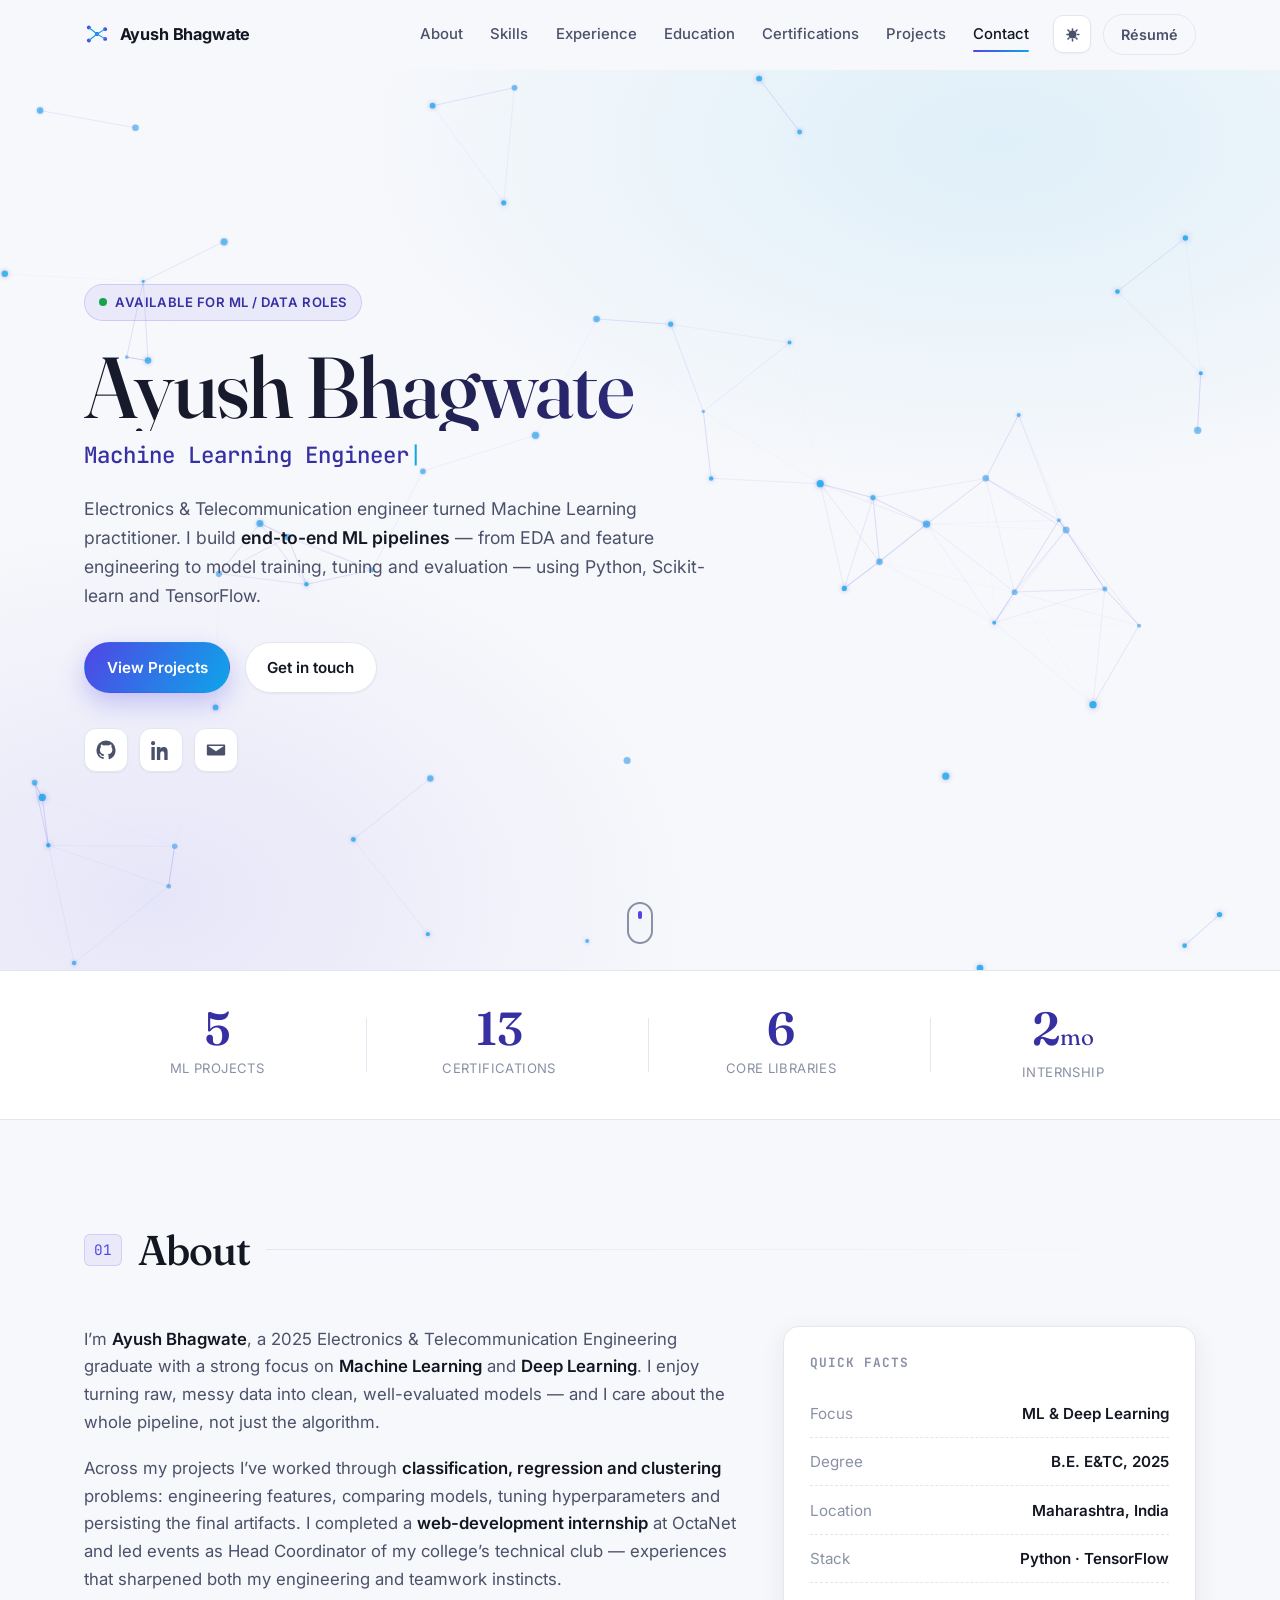
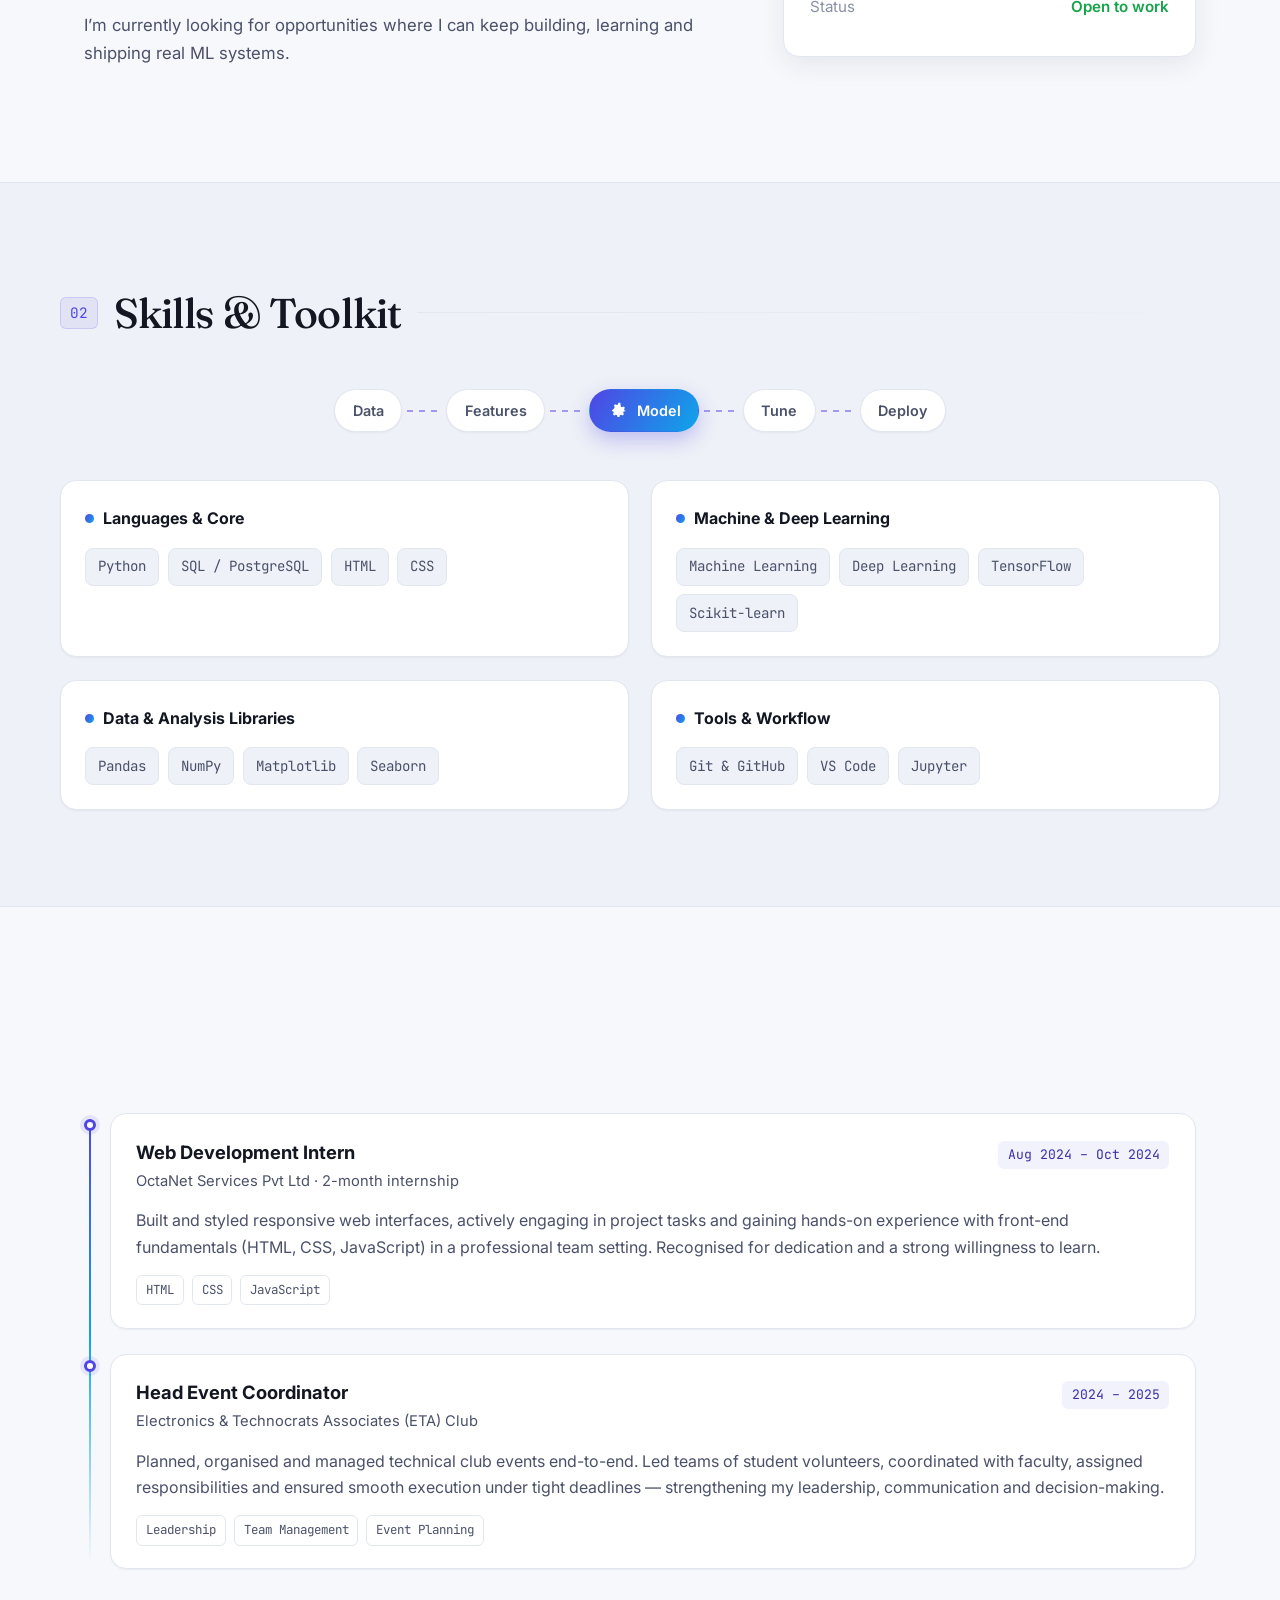
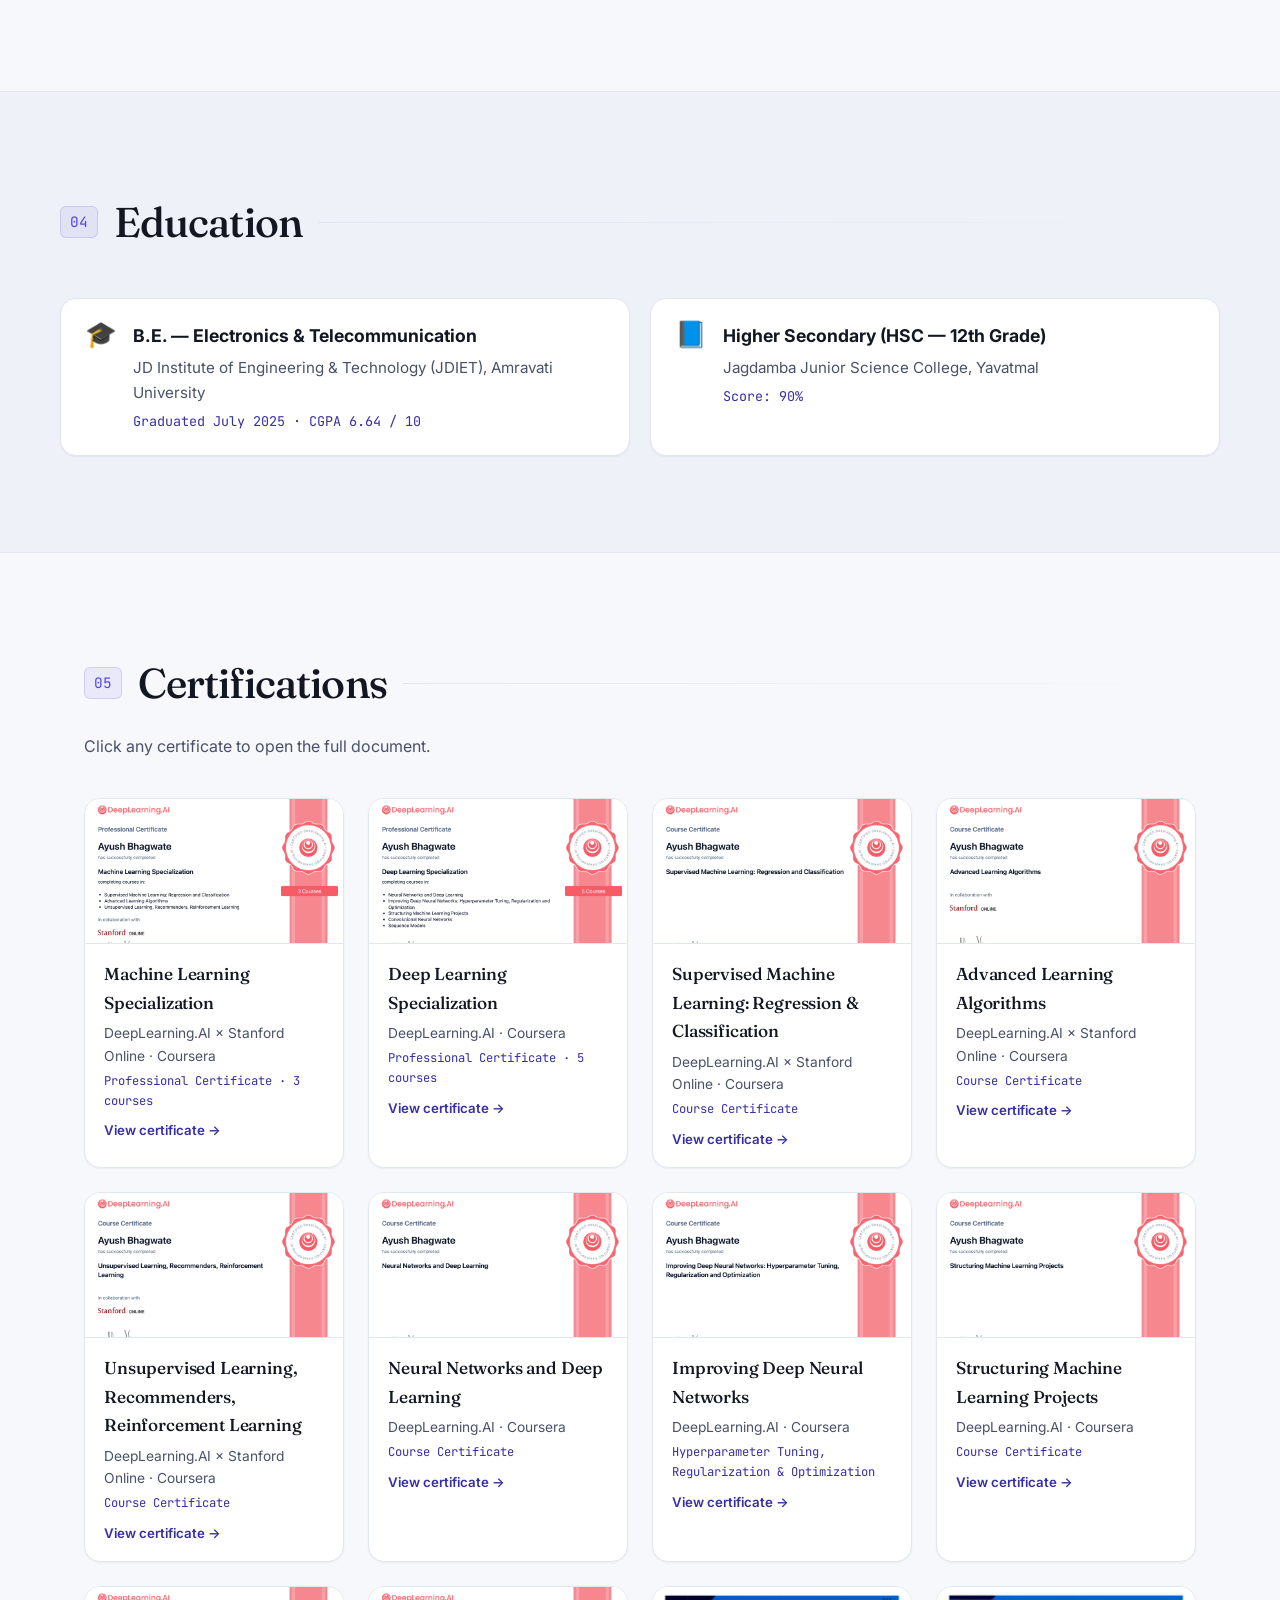
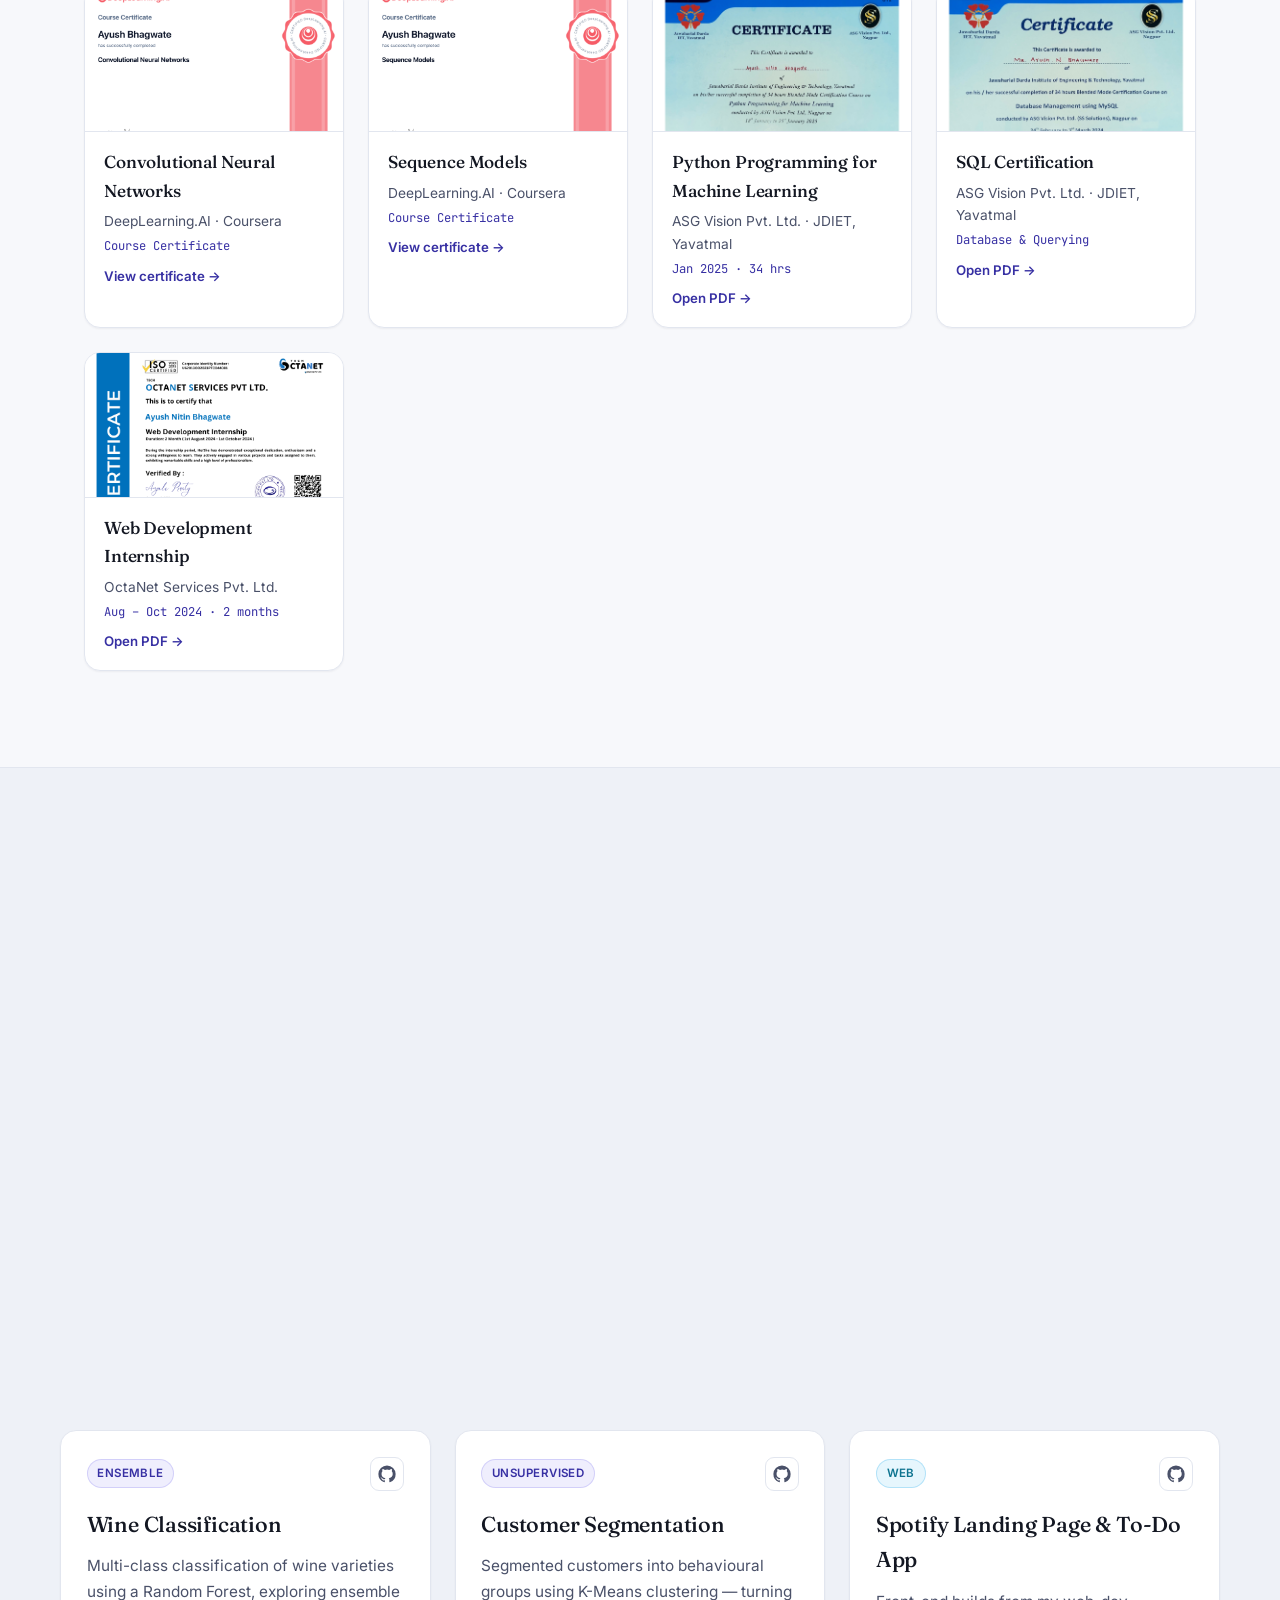
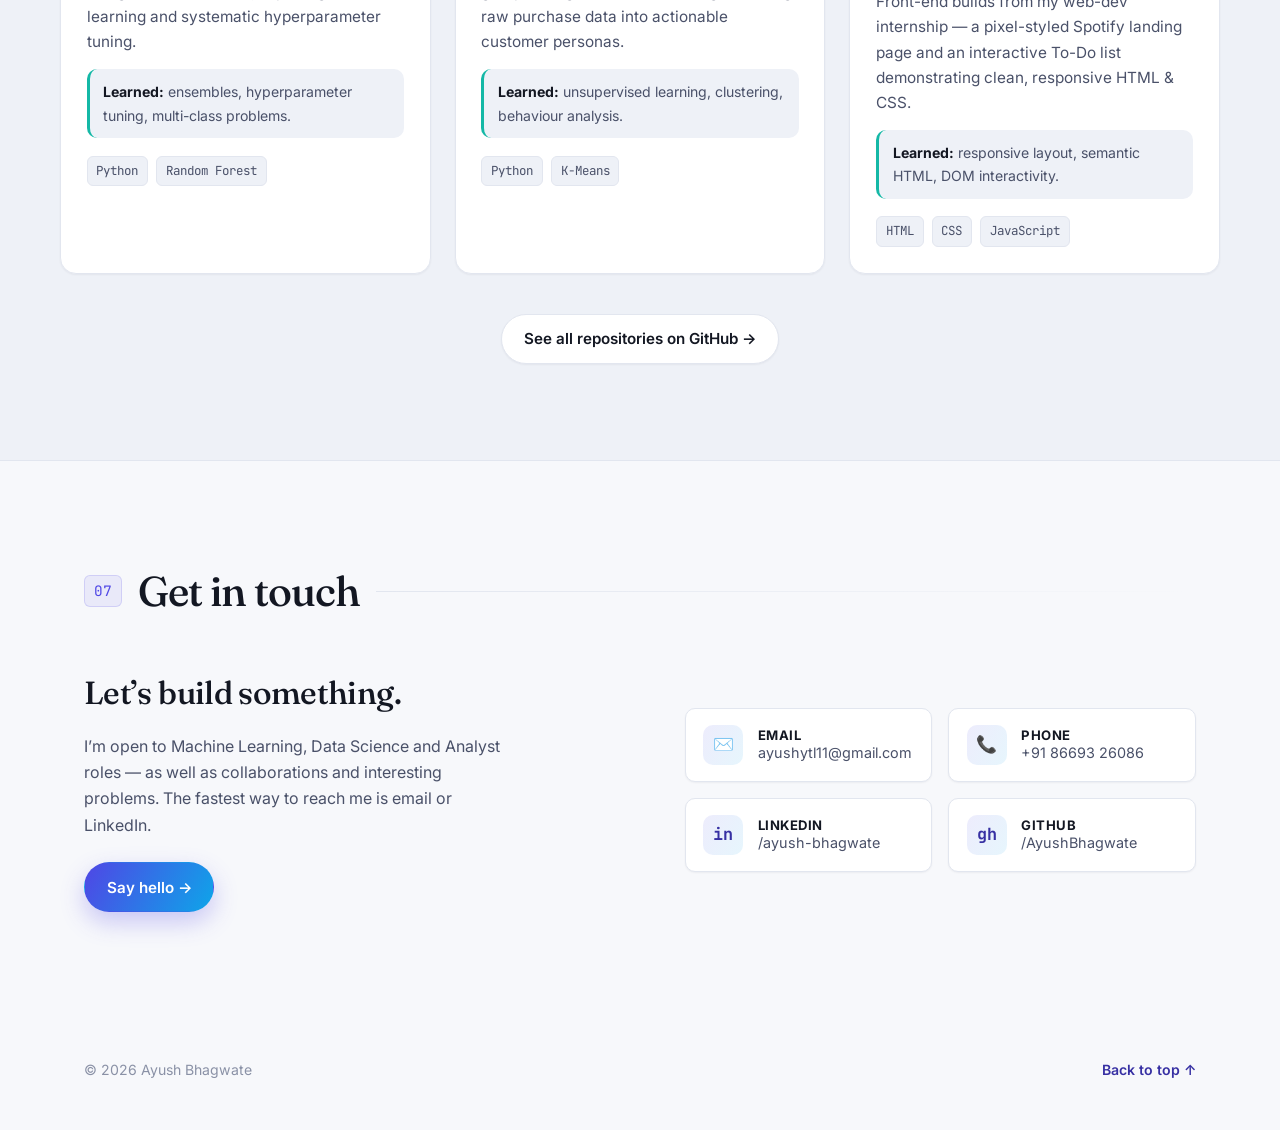
==== commit e31f9777: "Update index.html" ====
--- a/index.html
+++ b/index.html
@@ -63,7 +63,7 @@
           <svg class="icon-sun" viewBox="0 0 24 24" aria-hidden="true"><path d="M12 17a5 5 0 1 1 0-10 5 5 0 0 1 0 10Zm0-13a1 1 0 0 1 1 1v1.5a1 1 0 1 1-2 0V5a1 1 0 0 1 1-1Zm0 13.5a1 1 0 0 1 1 1V20a1 1 0 1 1-2 0v-1.5a1 1 0 0 1 1-1ZM4 12a1 1 0 0 1 1-1h1.5a1 1 0 1 1 0 2H5a1 1 0 0 1-1-1Zm13.5 0a1 1 0 0 1 1-1H20a1 1 0 1 1 0 2h-1.5a1 1 0 0 1-1-1ZM5.6 5.6a1 1 0 0 1 1.4 0l1.1 1.1a1 1 0 1 1-1.4 1.4L5.6 7a1 1 0 0 1 0-1.4Zm10.3 10.3a1 1 0 0 1 1.4 0l1.1 1.1a1 1 0 0 1-1.4 1.4l-1.1-1.1a1 1 0 0 1 0-1.4Zm2.5-10.3a1 1 0 0 1 0 1.4l-1.1 1.1a1 1 0 1 1-1.4-1.4l1.1-1.1a1 1 0 0 1 1.4 0ZM8.1 15.9a1 1 0 0 1 0 1.4L7 18.4A1 1 0 0 1 5.6 17l1.1-1.1a1 1 0 0 1 1.4 0Z"/></svg>
           <svg class="icon-moon" viewBox="0 0 24 24" aria-hidden="true"><path d="M21 12.8A9 9 0 1 1 11.2 3a7 7 0 0 0 9.8 9.8Z"/></svg>
         </button>
-        <a class="btn btn--ghost" href="Education-.pdf" download>Résumé</a>
+        <a class="btn btn--ghost" href="Ayush_Bhagwate_Resume.pdf" download>Résumé</a>
         <button class="nav__burger" id="burger" aria-label="Toggle menu" aria-expanded="false">
           <span></span><span></span><span></span>
         </button>
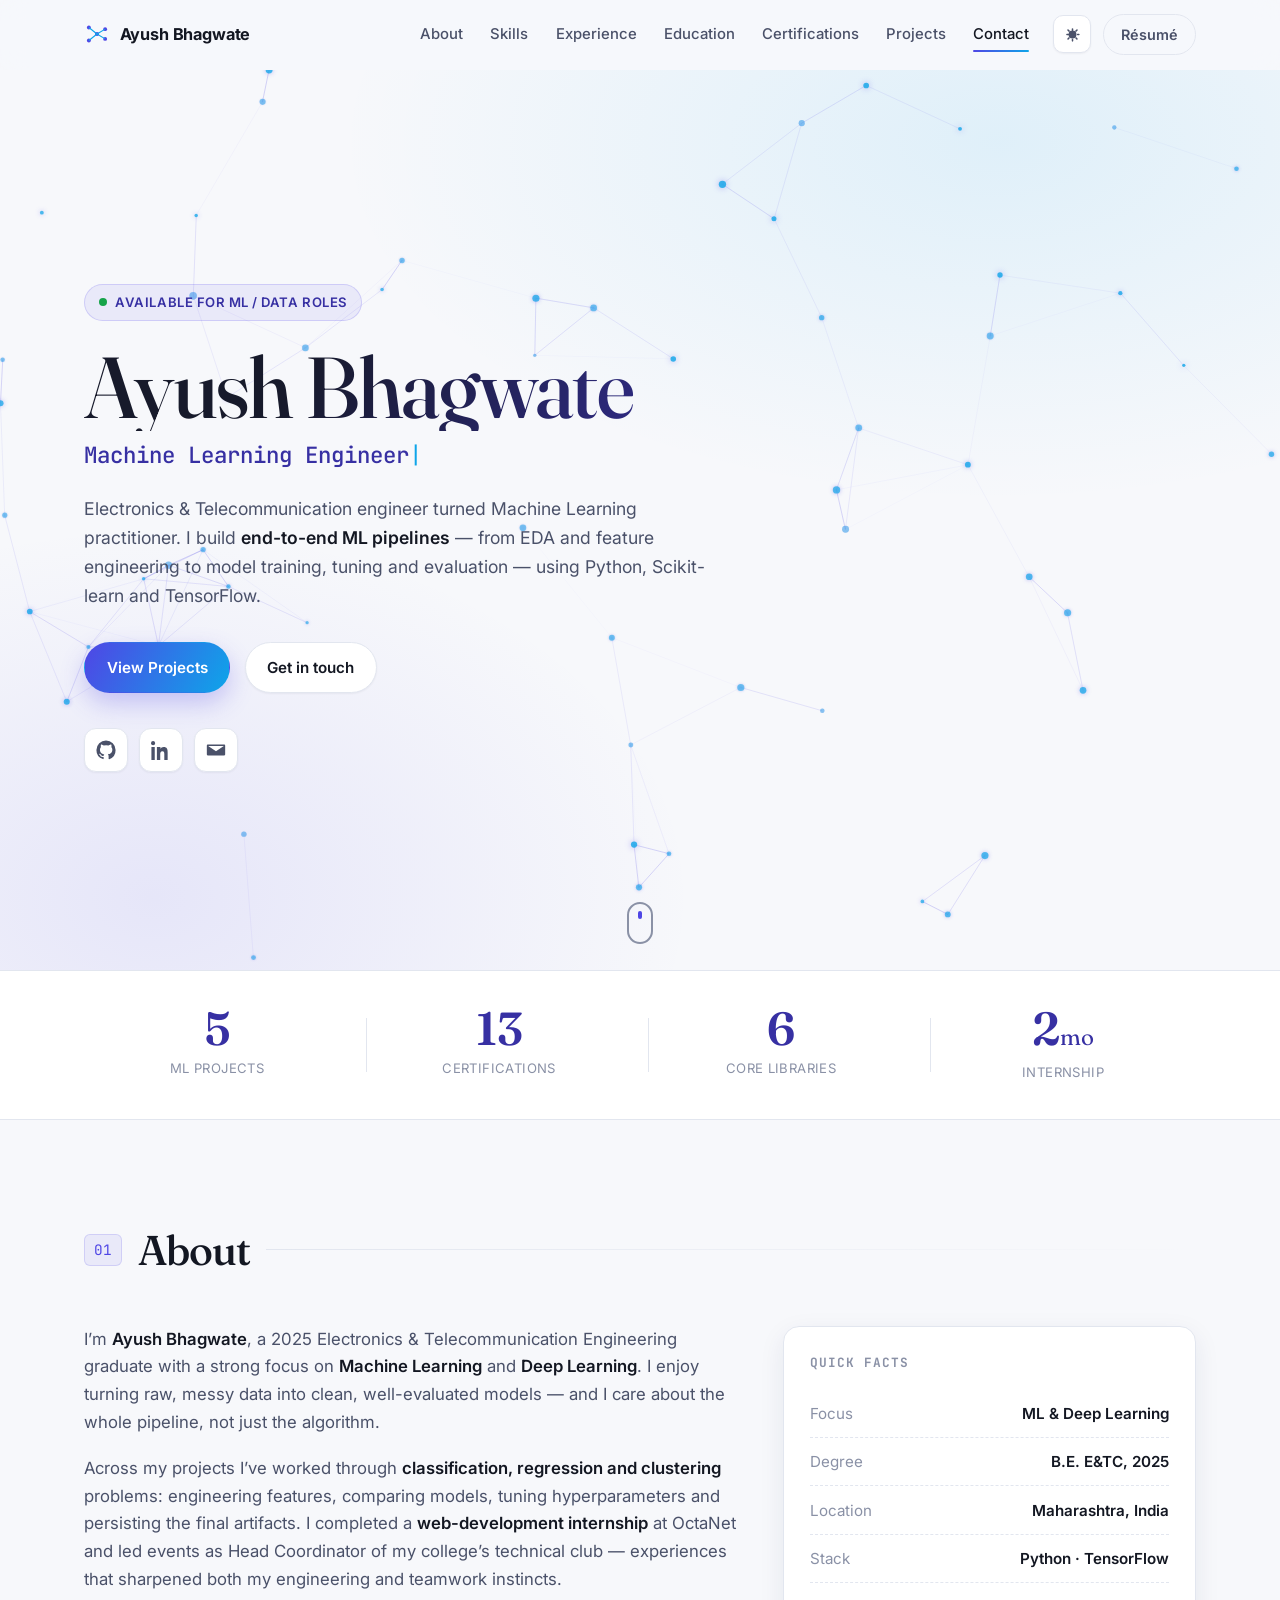
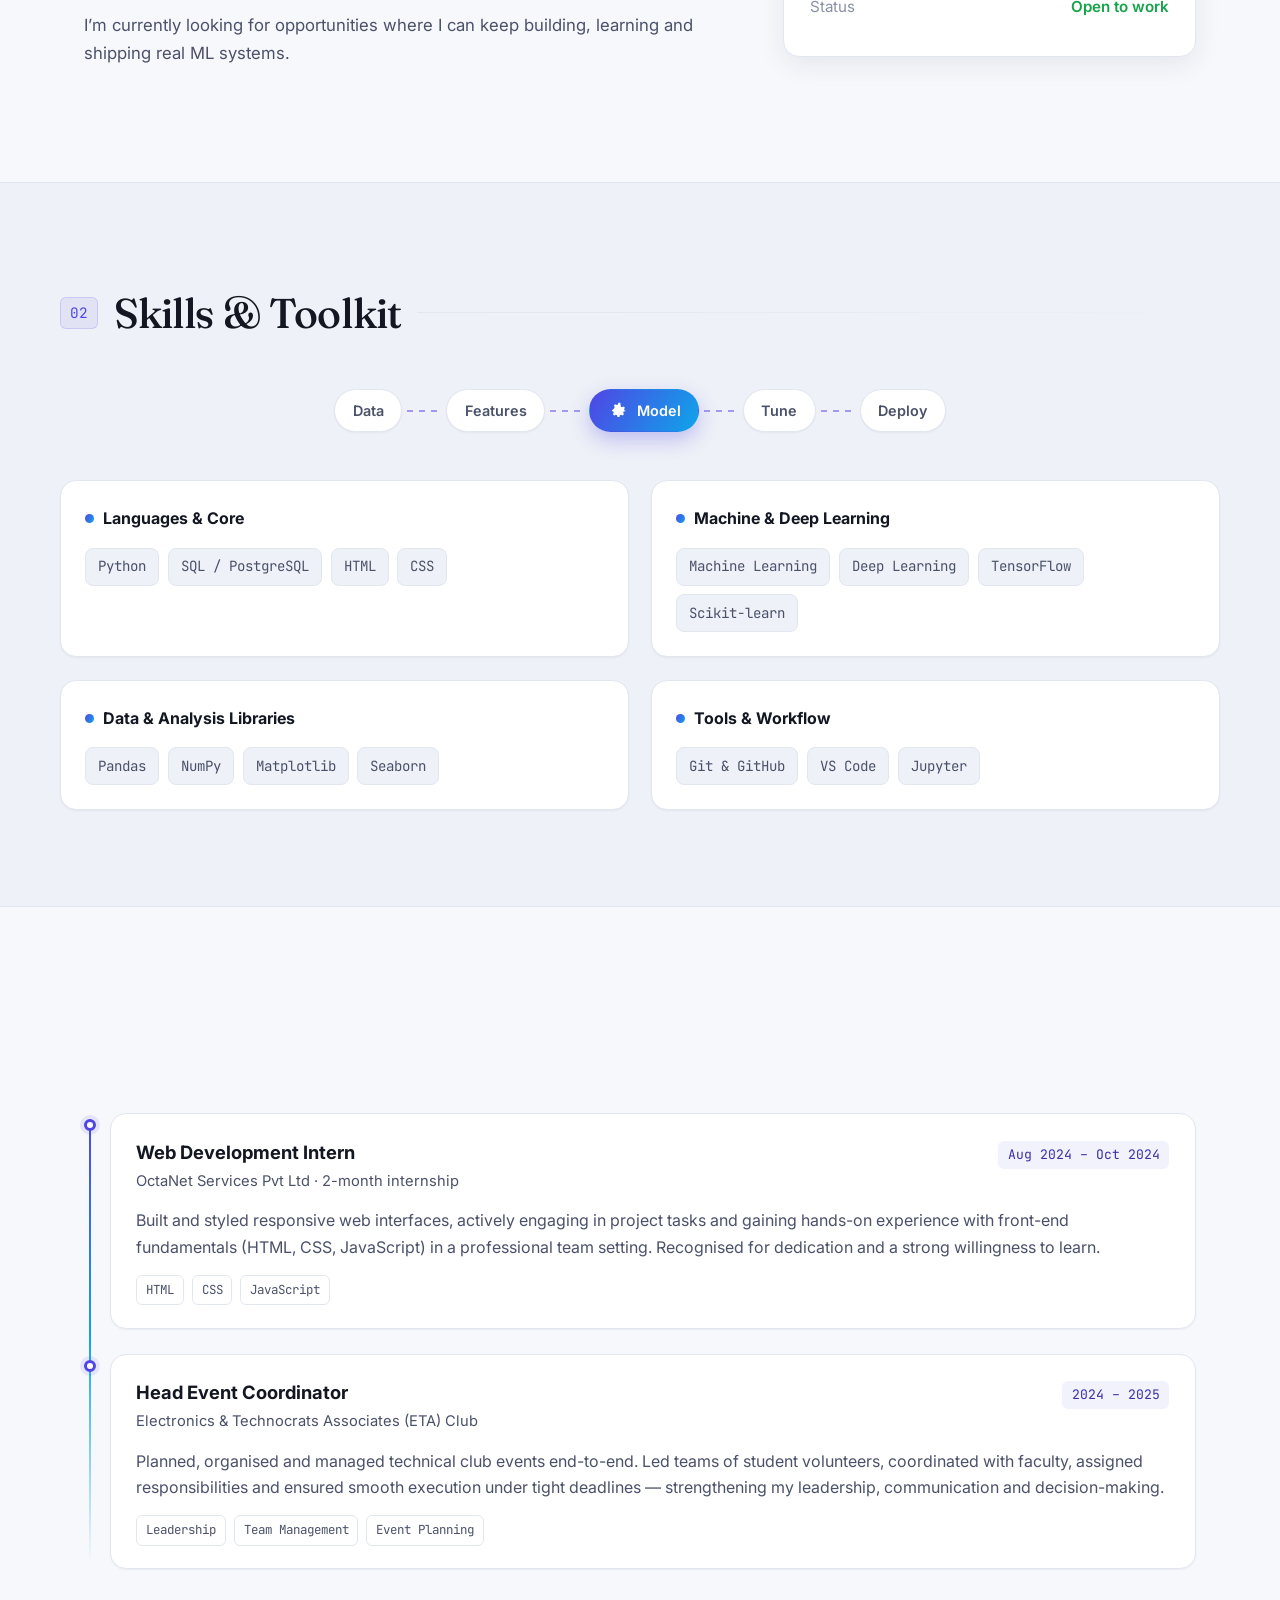
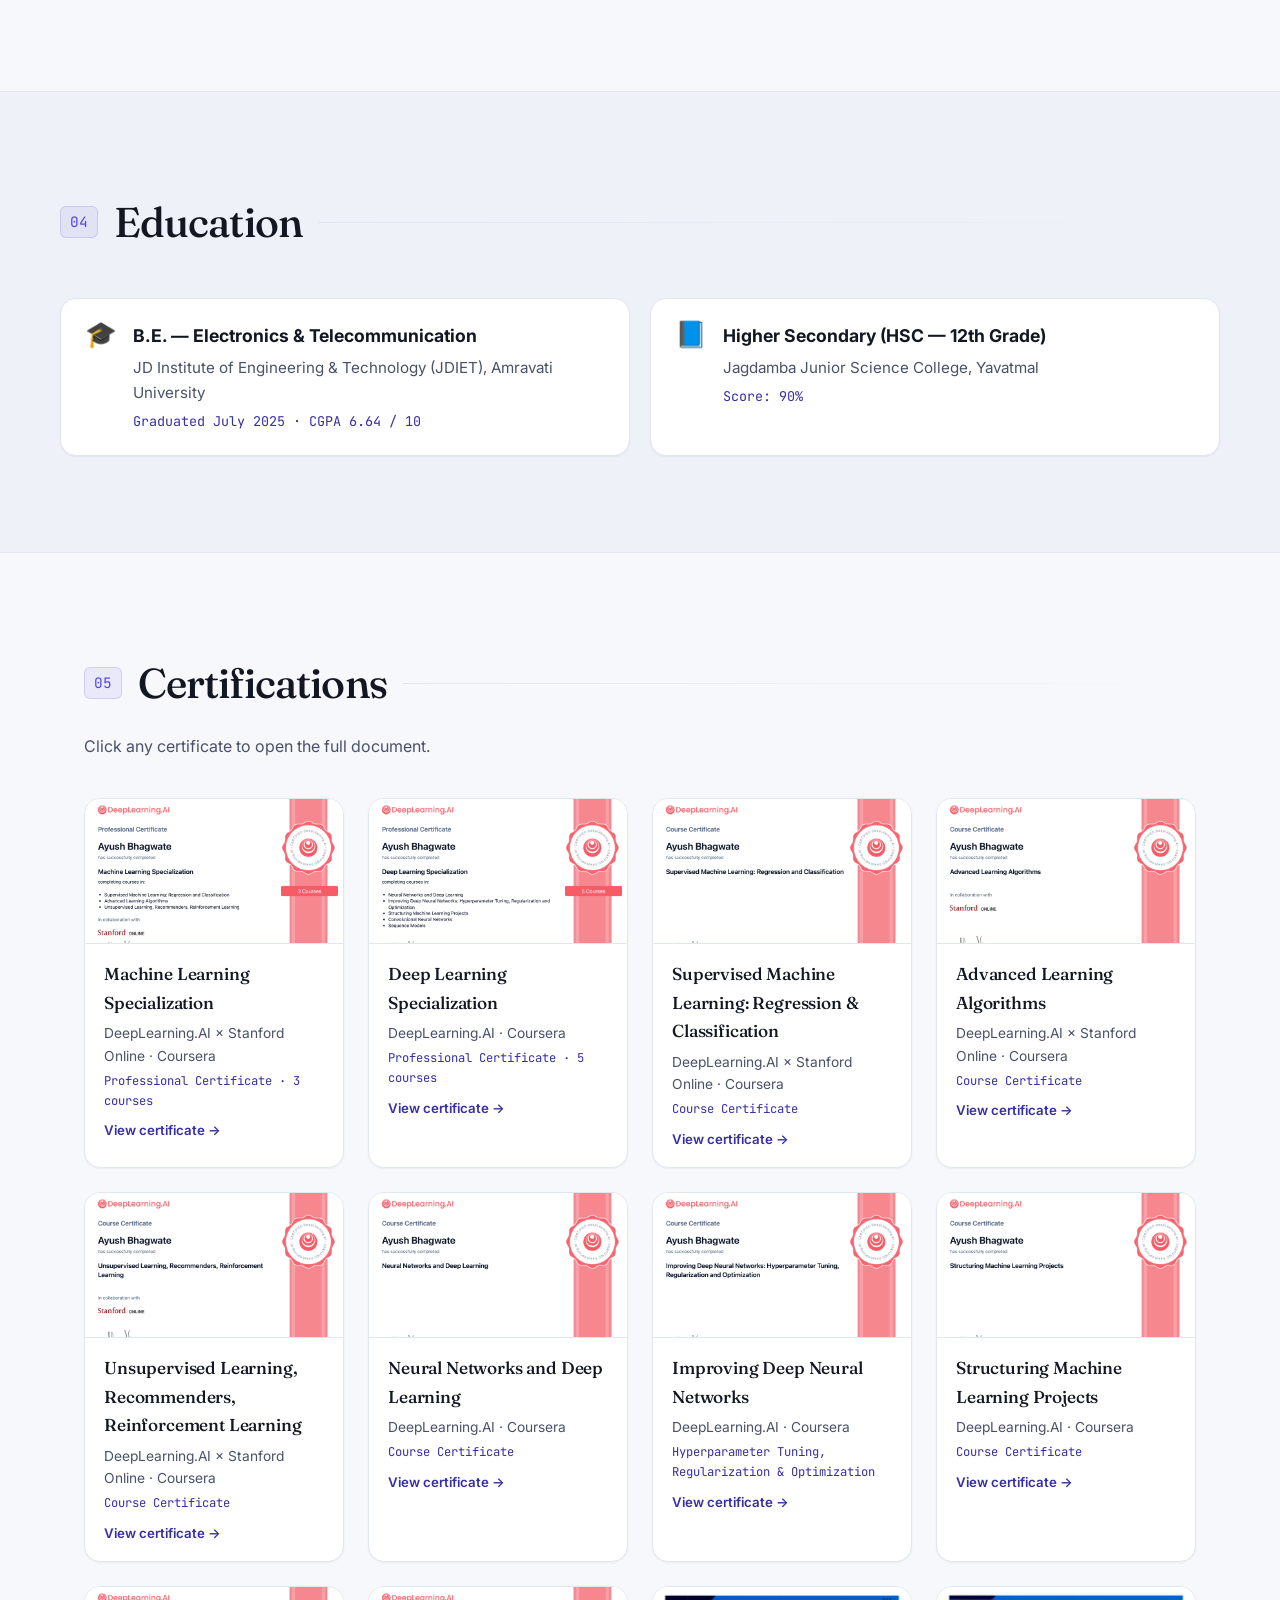
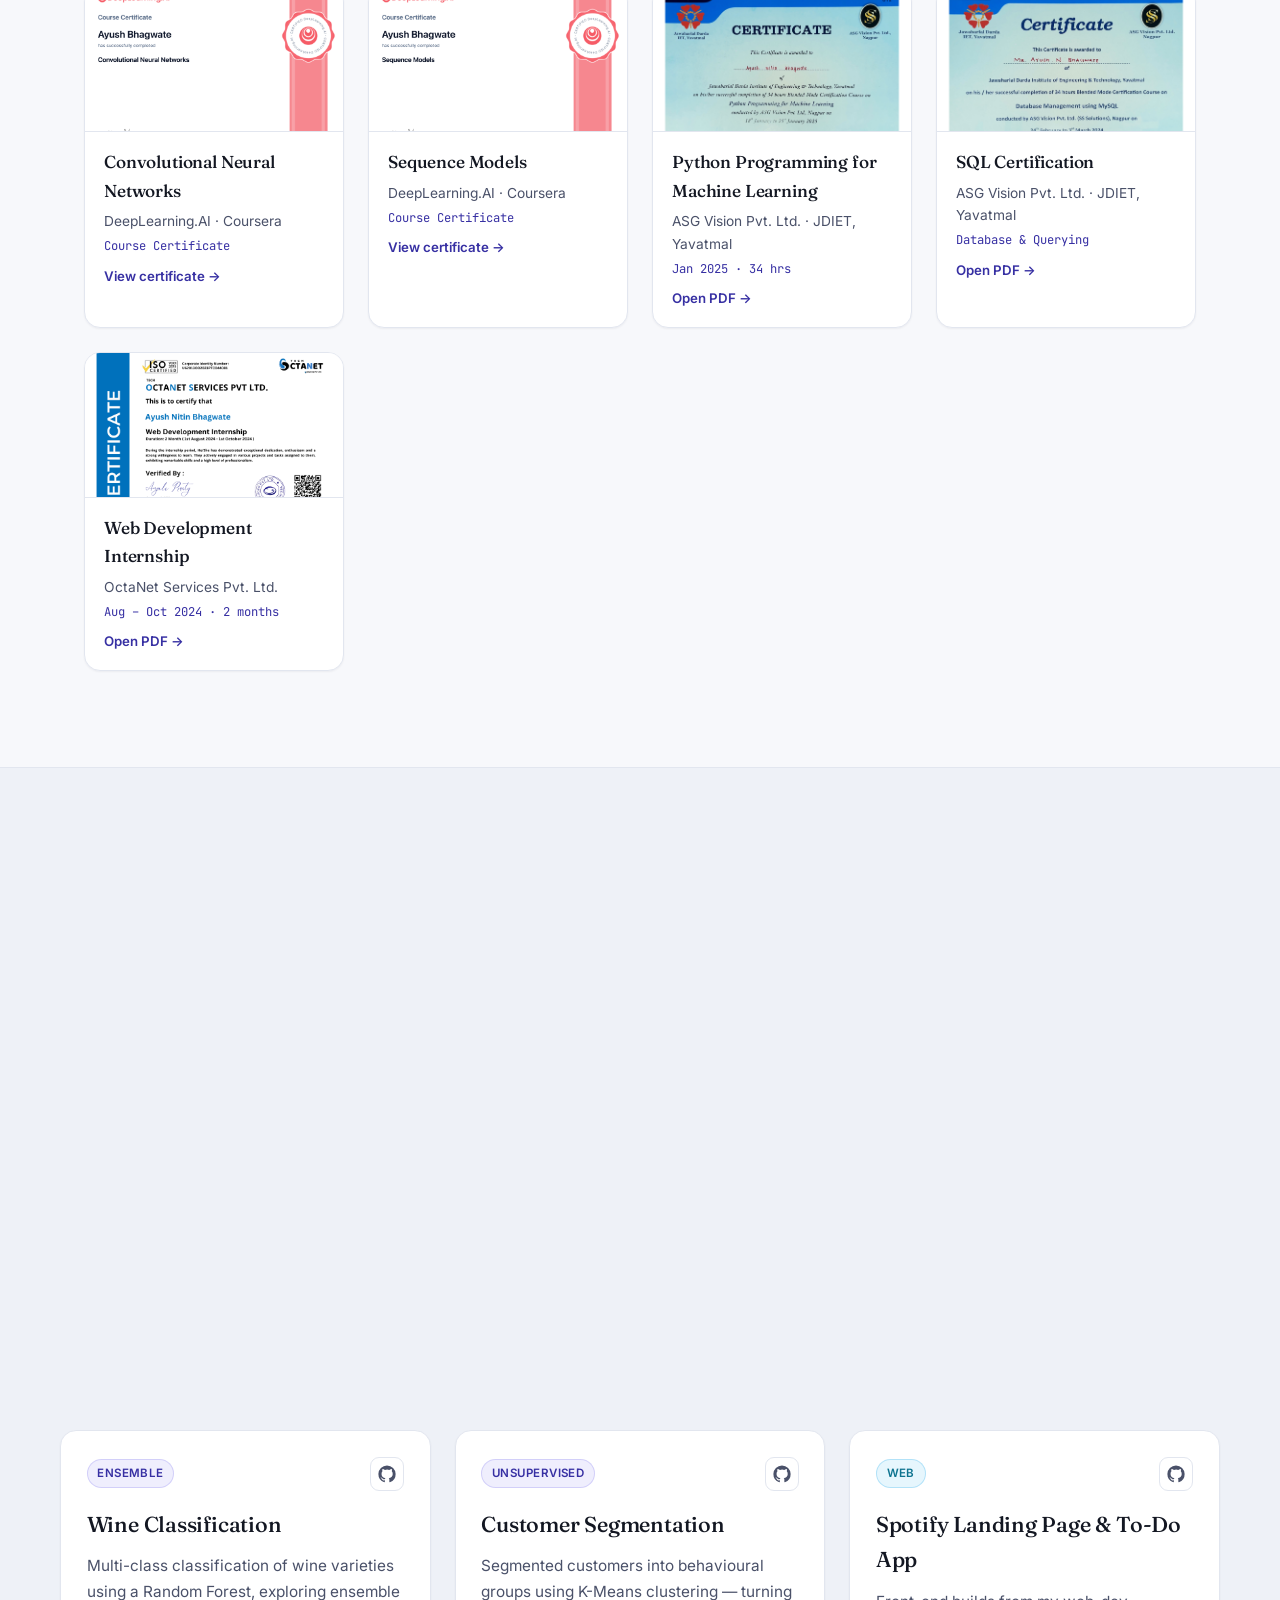
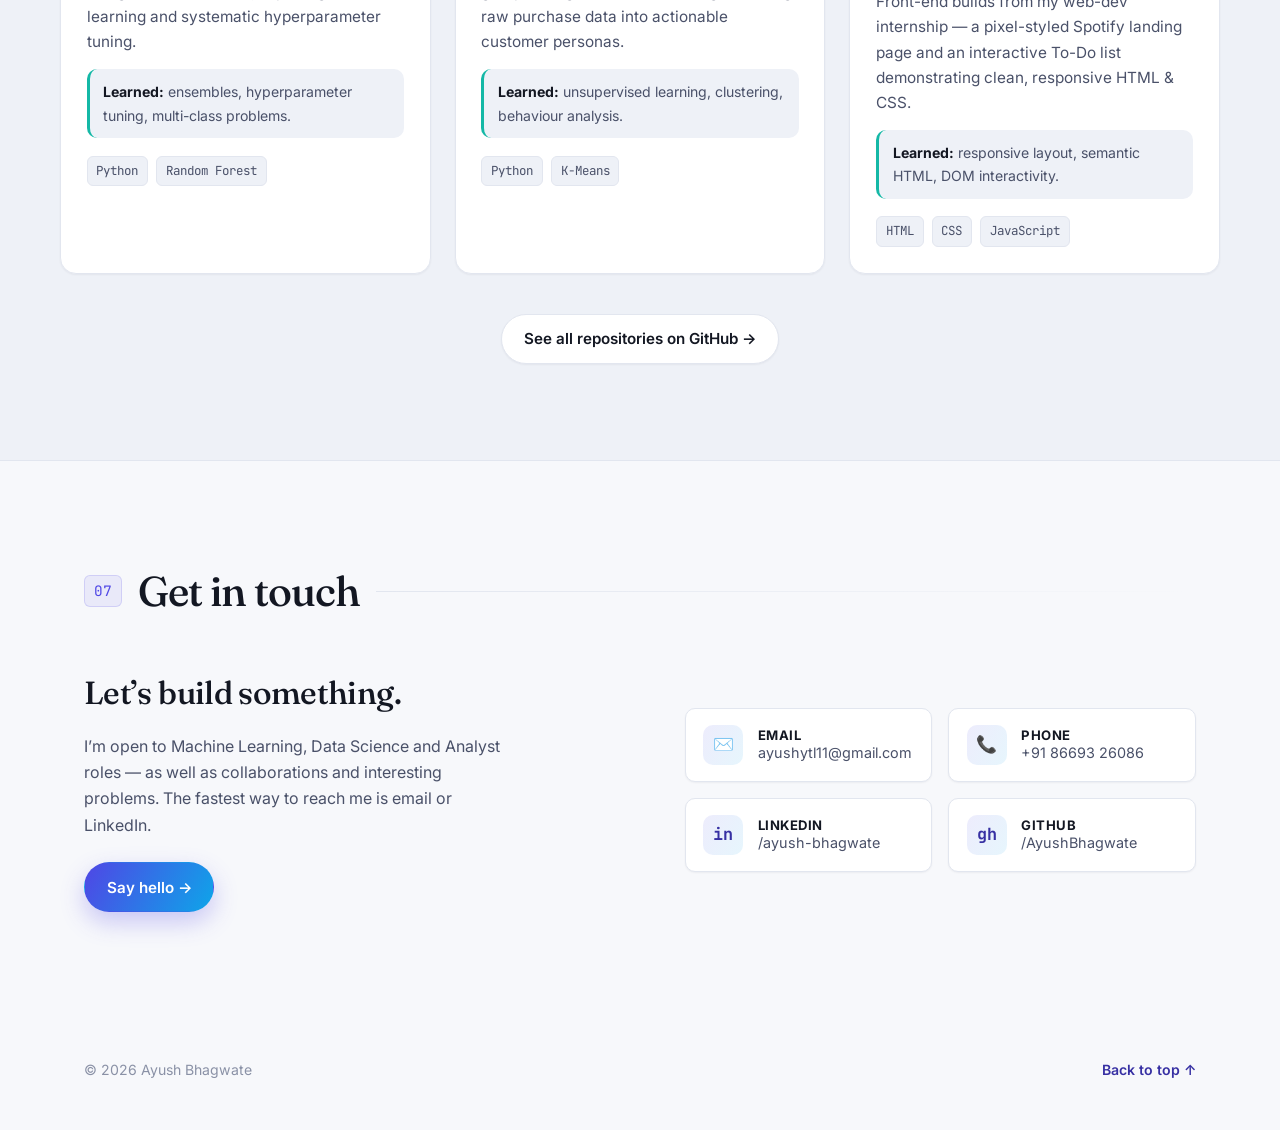
==== commit 0f942379: "Update index.html" ====
--- a/index.html
+++ b/index.html
@@ -63,7 +63,7 @@
           <svg class="icon-sun" viewBox="0 0 24 24" aria-hidden="true"><path d="M12 17a5 5 0 1 1 0-10 5 5 0 0 1 0 10Zm0-13a1 1 0 0 1 1 1v1.5a1 1 0 1 1-2 0V5a1 1 0 0 1 1-1Zm0 13.5a1 1 0 0 1 1 1V20a1 1 0 1 1-2 0v-1.5a1 1 0 0 1 1-1ZM4 12a1 1 0 0 1 1-1h1.5a1 1 0 1 1 0 2H5a1 1 0 0 1-1-1Zm13.5 0a1 1 0 0 1 1-1H20a1 1 0 1 1 0 2h-1.5a1 1 0 0 1-1-1ZM5.6 5.6a1 1 0 0 1 1.4 0l1.1 1.1a1 1 0 1 1-1.4 1.4L5.6 7a1 1 0 0 1 0-1.4Zm10.3 10.3a1 1 0 0 1 1.4 0l1.1 1.1a1 1 0 0 1-1.4 1.4l-1.1-1.1a1 1 0 0 1 0-1.4Zm2.5-10.3a1 1 0 0 1 0 1.4l-1.1 1.1a1 1 0 1 1-1.4-1.4l1.1-1.1a1 1 0 0 1 1.4 0ZM8.1 15.9a1 1 0 0 1 0 1.4L7 18.4A1 1 0 0 1 5.6 17l1.1-1.1a1 1 0 0 1 1.4 0Z"/></svg>
           <svg class="icon-moon" viewBox="0 0 24 24" aria-hidden="true"><path d="M21 12.8A9 9 0 1 1 11.2 3a7 7 0 0 0 9.8 9.8Z"/></svg>
         </button>
-        <a class="btn btn--ghost" href="Ayush_Bhagwate_Resume.pdf" download>Résumé</a>
+        <a class="btn btn--ghost" href="resume/Ayush_Bhagwate_Resume.pdf" download>Résumé</a>
         <button class="nav__burger" id="burger" aria-label="Toggle menu" aria-expanded="false">
           <span></span><span></span><span></span>
         </button>
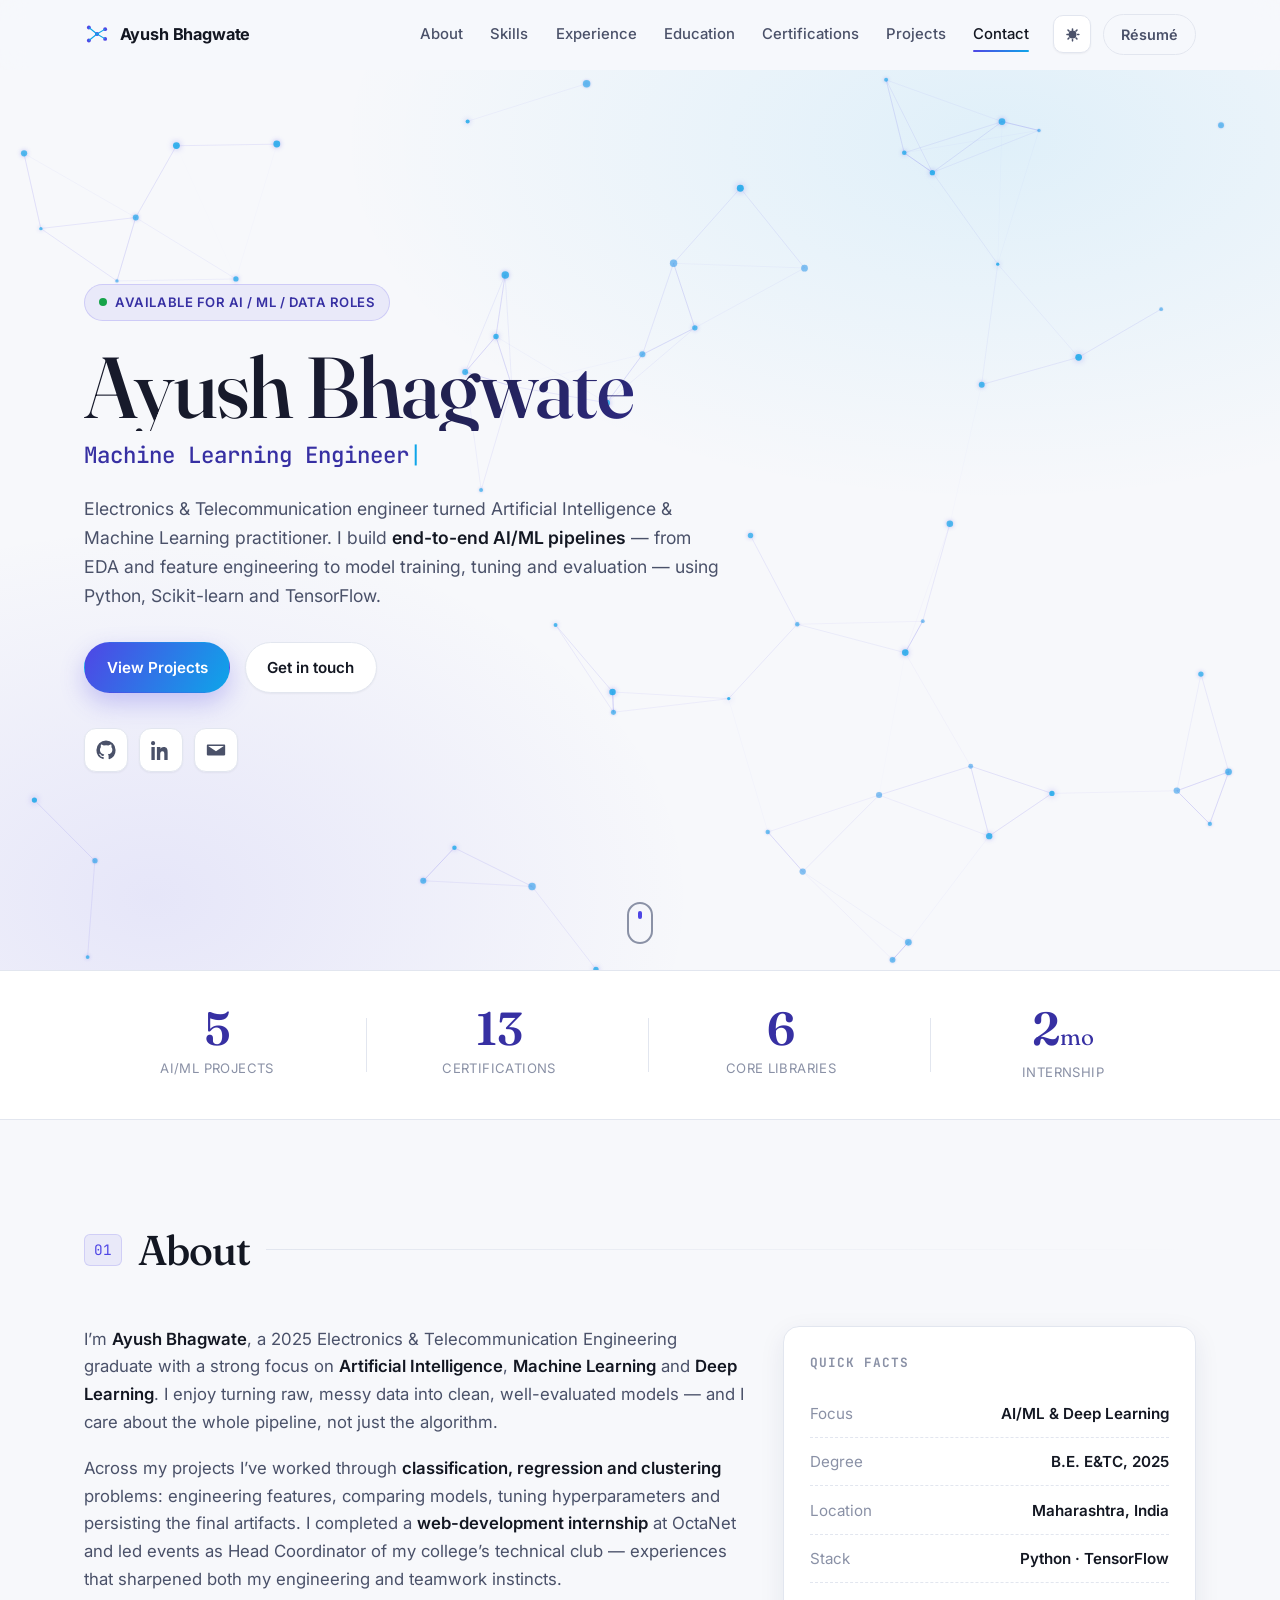
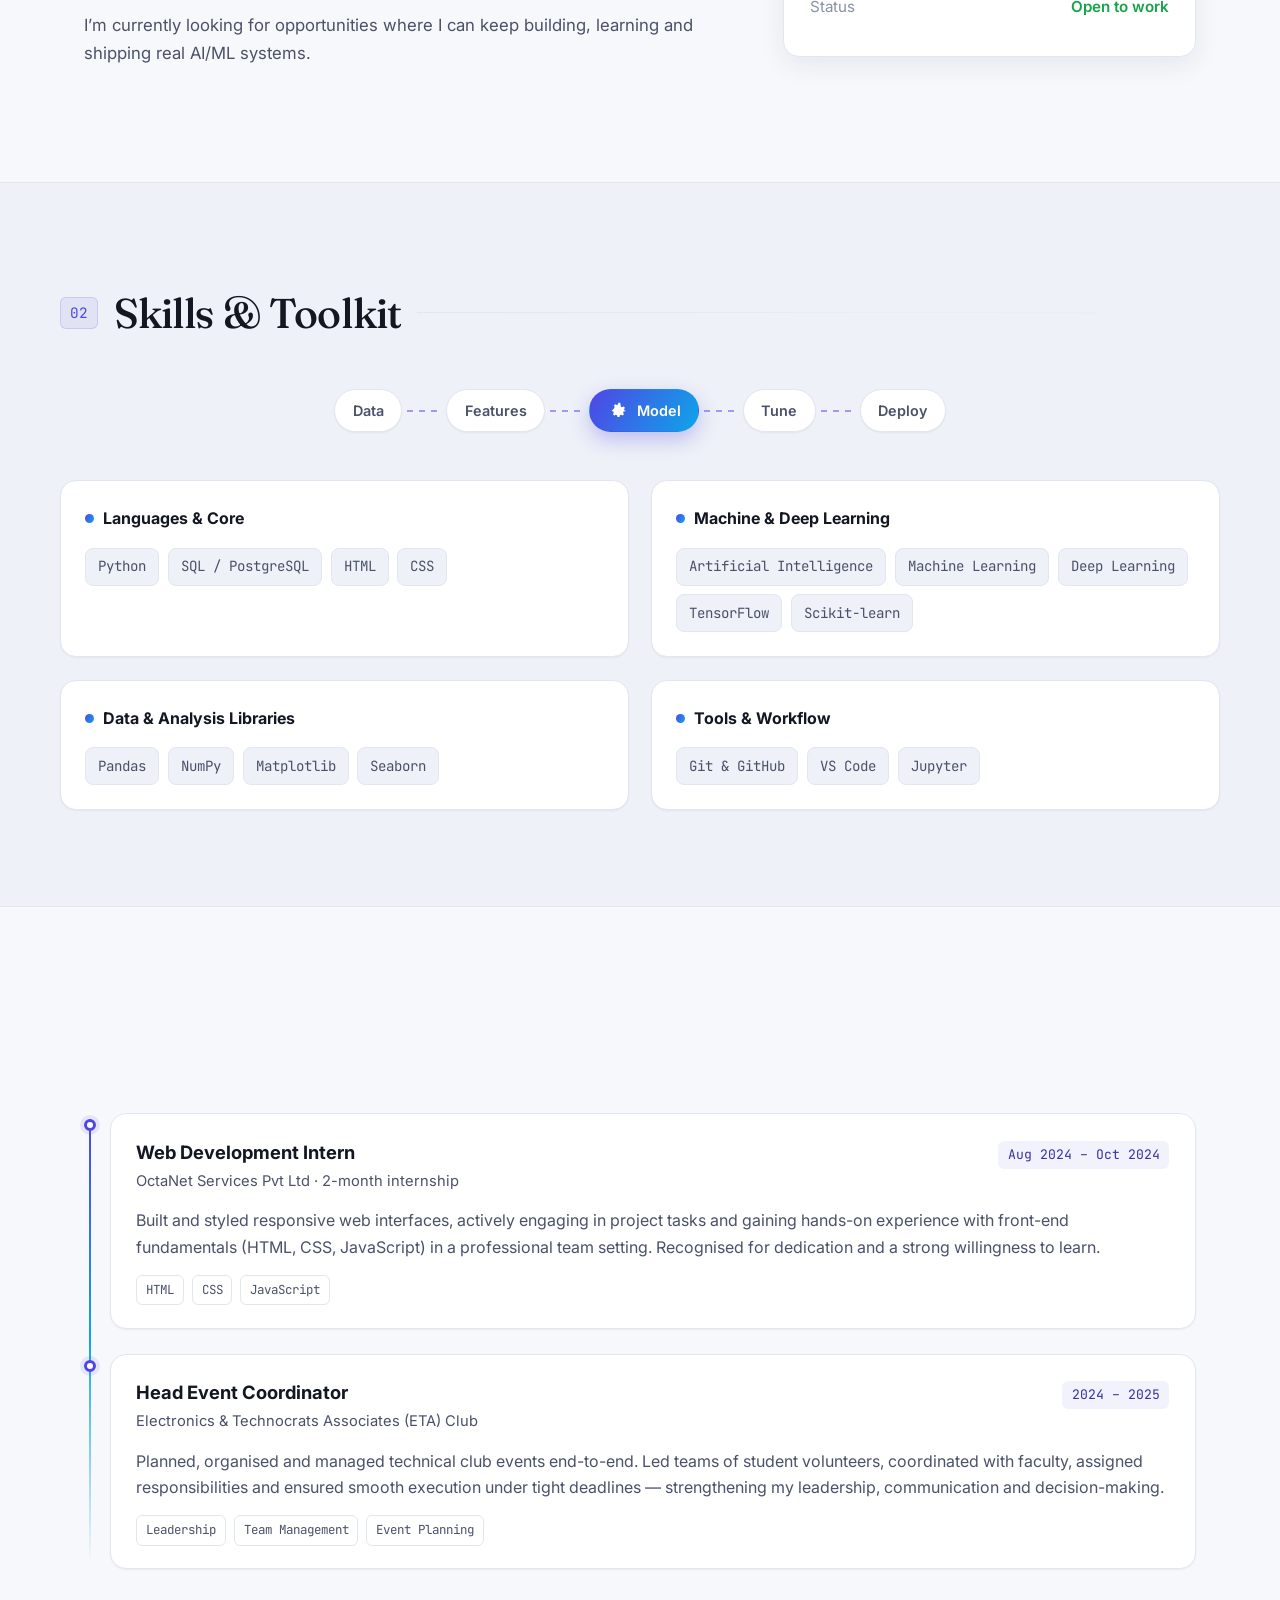
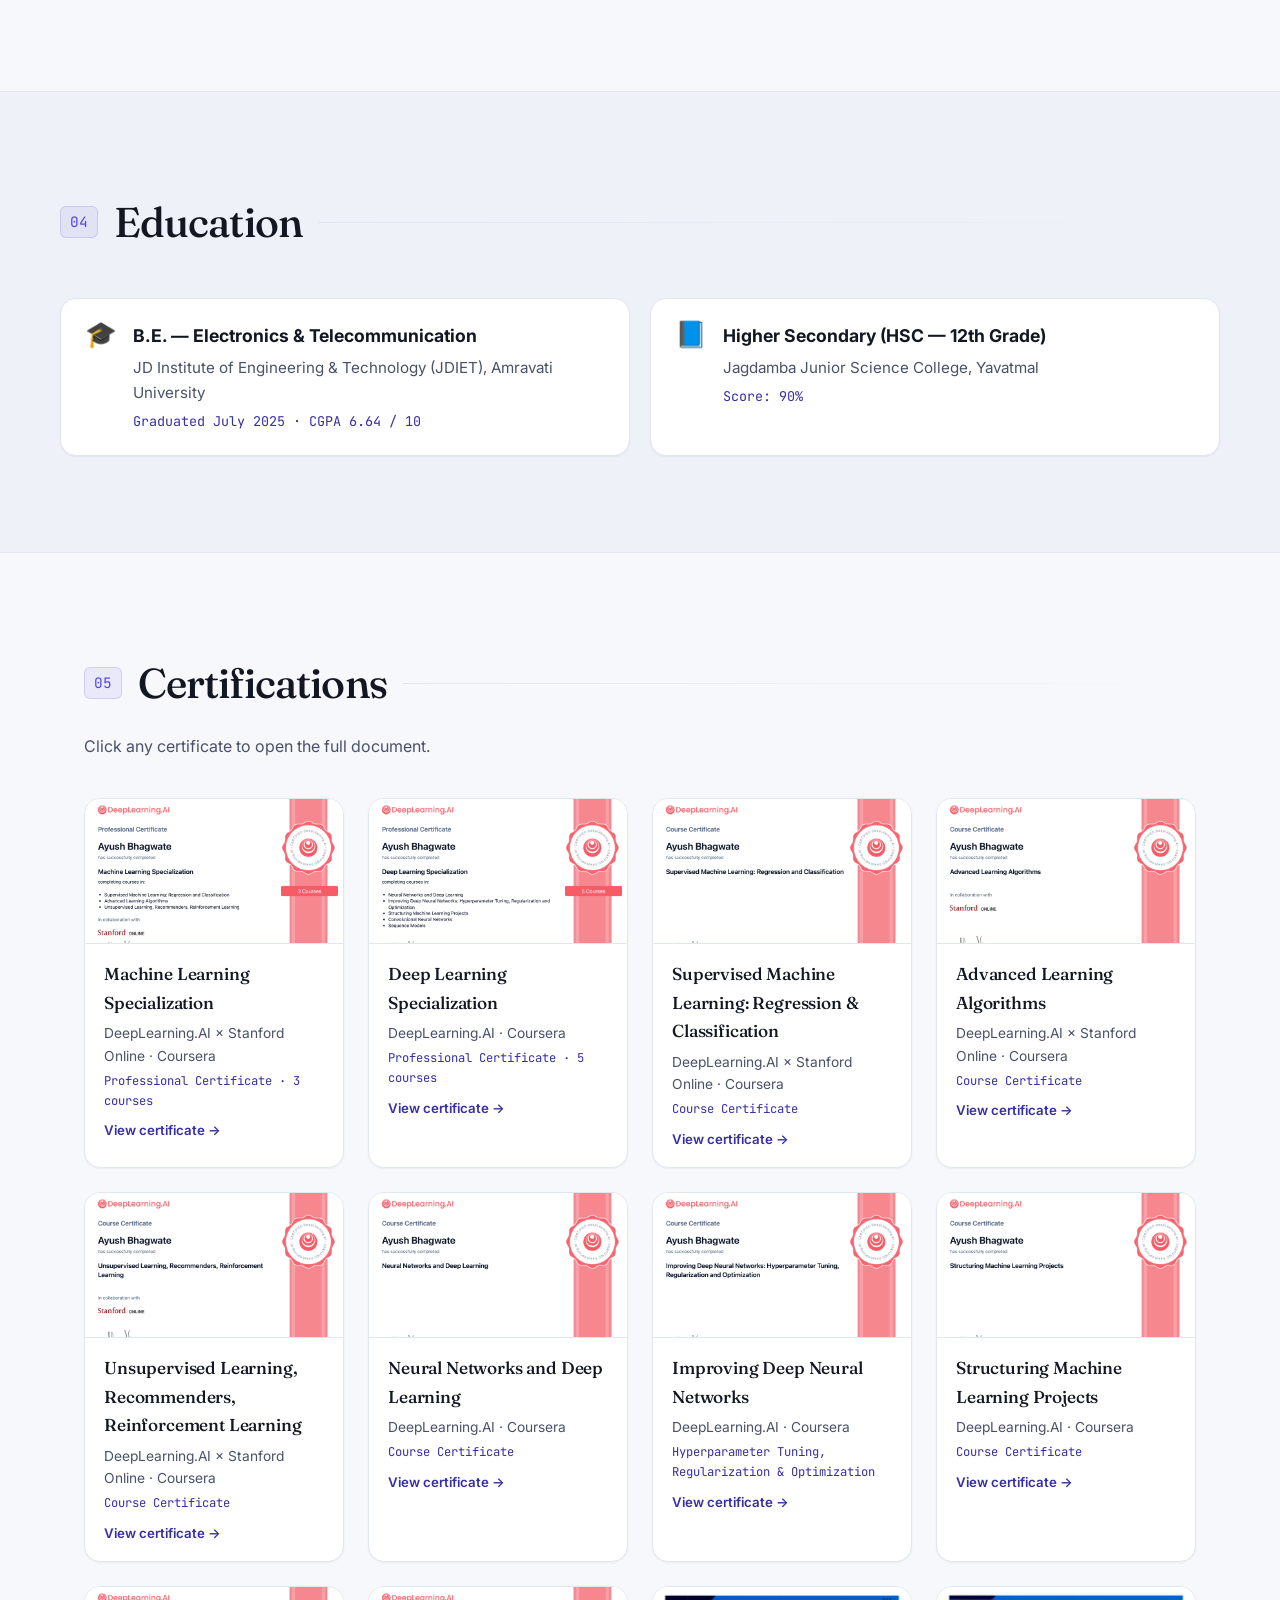
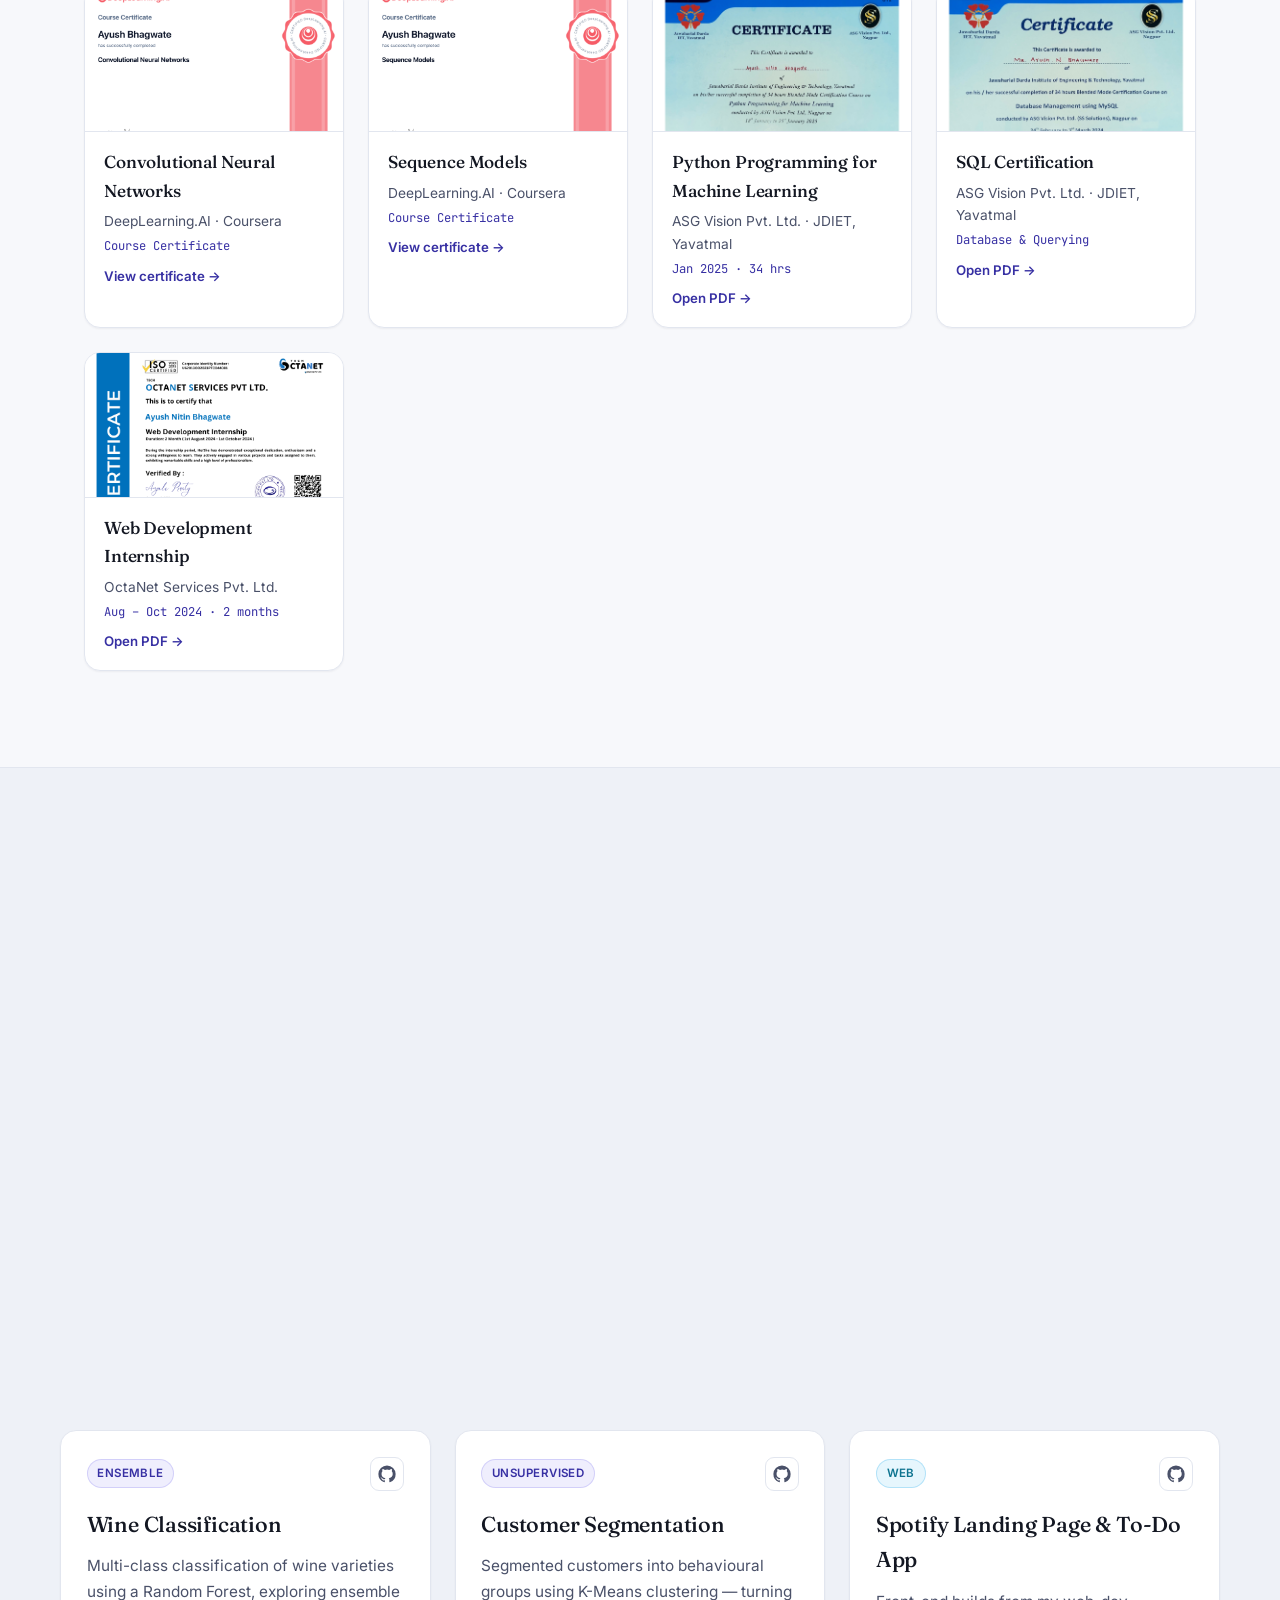
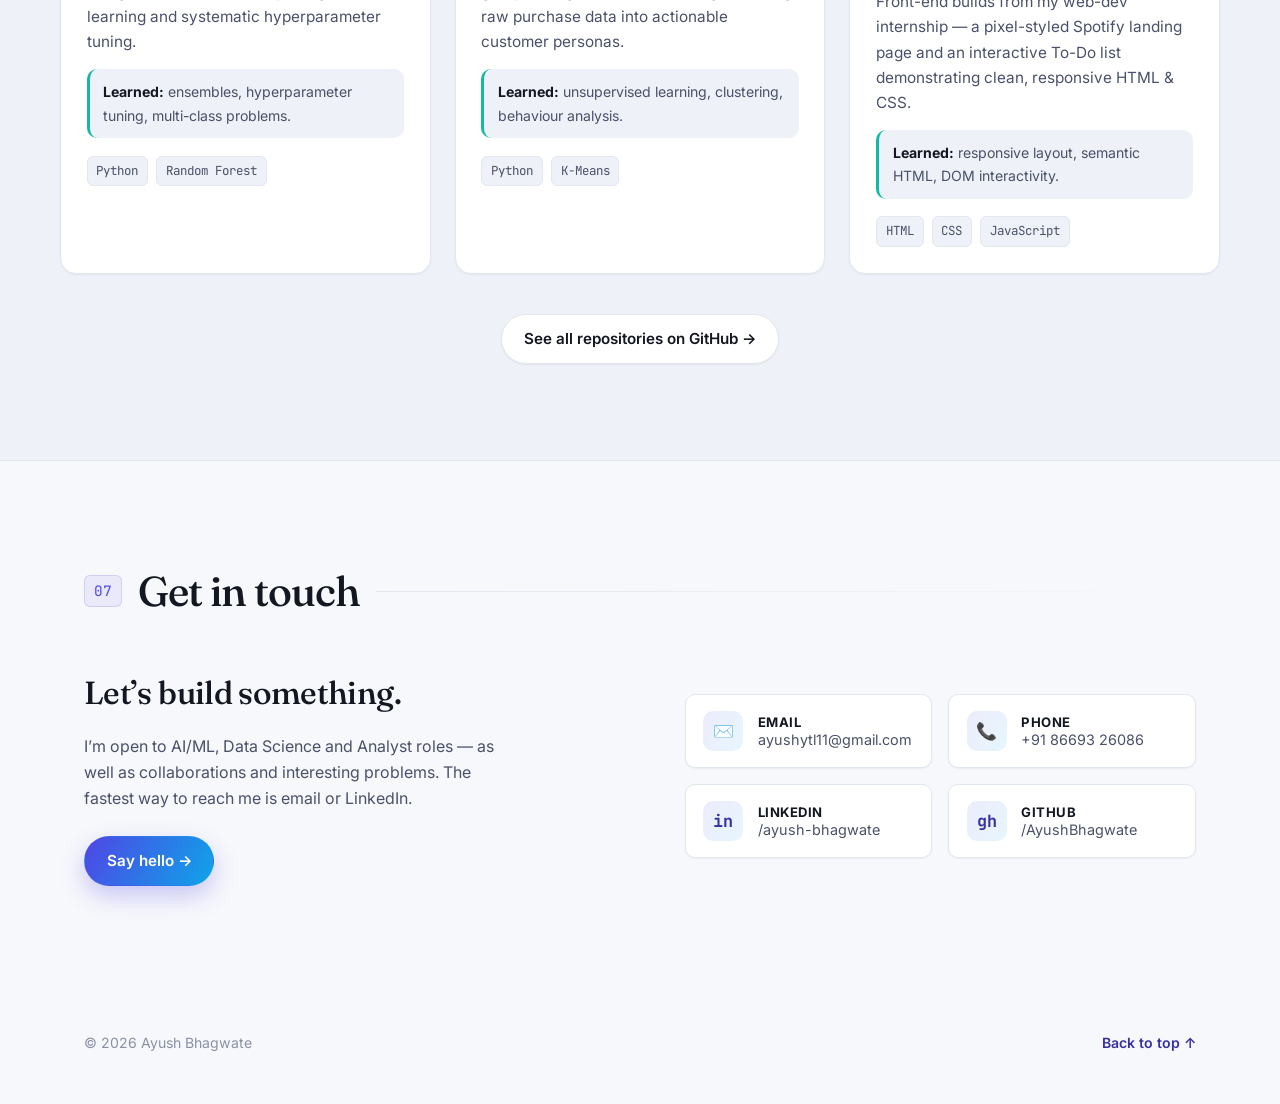
==== commit 870684f1: "Add files via upload" ====
--- a/index.html
+++ b/index.html
@@ -3,13 +3,13 @@
 <head>
   <meta charset="UTF-8" />
   <meta name="viewport" content="width=device-width, initial-scale=1.0" />
-  <title>Ayush Bhagwate · Machine Learning Engineer</title>
-  <meta name="description" content="Ayush Bhagwate — Machine Learning & Deep Learning engineer. Building end-to-end ML pipelines with Python, Scikit-learn and TensorFlow." />
+  <title>Ayush Bhagwate · AI/ML Engineer</title>
+  <meta name="description" content="Ayush Bhagwate — Artificial Intelligence &amp; Machine Learning engineer. Building end-to-end AI/ML pipelines with Python, Scikit-learn and TensorFlow." />
   <meta name="author" content="Ayush Bhagwate" />
 
   <!-- Open Graph -->
-  <meta property="og:title" content="Ayush Bhagwate · Machine Learning Engineer" />
-  <meta property="og:description" content="ML & Deep Learning engineer building end-to-end pipelines with Python, Scikit-learn and TensorFlow." />
+  <meta property="og:title" content="Ayush Bhagwate · AI/ML Engineer" />
+  <meta property="og:description" content="Artificial Intelligence &amp; Machine Learning engineer building end-to-end AI/ML pipelines with Python, Scikit-learn and TensorFlow." />
   <meta property="og:type" content="website" />
 
   <link rel="preconnect" href="https://fonts.googleapis.com" />
@@ -79,7 +79,7 @@
     <div class="hero__content">
       <p class="hero__eyebrow">
         <span class="pulse-dot" aria-hidden="true"></span>
-        Available for ML / Data roles
+        Available for AI / ML / Data roles
       </p>
       <h1 class="hero__title">
         Ayush Bhagwate
@@ -88,8 +88,8 @@
         <span id="typed"></span><span class="caret" aria-hidden="true">|</span>
       </p>
       <p class="hero__lead">
-        Electronics &amp; Telecommunication engineer turned Machine&nbsp;Learning practitioner.
-        I build <strong>end-to-end ML pipelines</strong> — from EDA and feature engineering to
+        Electronics &amp; Telecommunication engineer turned Artificial&nbsp;Intelligence &amp; Machine&nbsp;Learning practitioner.
+        I build <strong>end-to-end AI/ML pipelines</strong> — from EDA and feature engineering to
         model training, tuning and evaluation — using Python, Scikit-learn and TensorFlow.
       </p>
 
@@ -119,7 +119,7 @@
   <!-- ============ STATS STRIP ============ -->
   <section class="stats" aria-label="Highlights">
     <div class="stats__inner">
-      <div class="stat"><span class="stat__num" data-count="5">0</span><span class="stat__label">ML Projects</span></div>
+      <div class="stat"><span class="stat__num" data-count="5">0</span><span class="stat__label">AI/ML Projects</span></div>
       <div class="stat"><span class="stat__num" data-count="13">0</span><span class="stat__label">Certifications</span></div>
       <div class="stat"><span class="stat__num" data-count="6">0</span><span class="stat__label">Core Libraries</span></div>
       <div class="stat"><span class="stat__num" data-count="2">0</span><span class="stat__suffix">mo</span><span class="stat__label">Internship</span></div>
@@ -138,7 +138,7 @@
       <div class="about__text">
         <p>
           I&rsquo;m <strong>Ayush Bhagwate</strong>, a 2025 Electronics &amp; Telecommunication
-          Engineering graduate with a strong focus on <strong>Machine Learning</strong> and
+          Engineering graduate with a strong focus on <strong>Artificial Intelligence</strong>, <strong>Machine Learning</strong> and
           <strong>Deep Learning</strong>. I enjoy turning raw, messy data into clean, well-evaluated
           models — and I care about the whole pipeline, not just the algorithm.
         </p>
@@ -152,14 +152,14 @@
         </p>
         <p>
           I&rsquo;m currently looking for opportunities where I can keep building, learning and
-          shipping real ML systems.
+          shipping real AI/ML systems.
         </p>
       </div>
 
       <aside class="about__card">
         <h3>Quick facts</h3>
         <ul class="about__facts">
-          <li><span>Focus</span><b>ML &amp; Deep Learning</b></li>
+          <li><span>Focus</span><b>AI/ML &amp; Deep Learning</b></li>
           <li><span>Degree</span><b>B.E. E&amp;TC, 2025</b></li>
           <li><span>Location</span><b>Maharashtra, India</b></li>
           <li><span>Stack</span><b>Python · TensorFlow</b></li>
@@ -203,7 +203,7 @@
       <div class="skills__group">
         <h3><span class="dot"></span>Machine &amp; Deep Learning</h3>
         <ul class="chips">
-          <li>Machine Learning</li><li>Deep Learning</li><li>TensorFlow</li><li>Scikit-learn</li>
+          <li>Artificial Intelligence</li><li>Machine Learning</li><li>Deep Learning</li><li>TensorFlow</li><li>Scikit-learn</li>
         </ul>
       </div>
       <div class="skills__group">
@@ -501,7 +501,7 @@
           An end-to-end classification pipeline predicting passenger survival with Logistic
           Regression — covering EDA, data cleaning, preprocessing and model evaluation.
         </p>
-        <p class="card__learn"><b>Learned:</b> full ML workflow, EDA &amp; preprocessing, evaluation metrics.</p>
+        <p class="card__learn"><b>Learned:</b> full AI/ML workflow, EDA &amp; preprocessing, evaluation metrics.</p>
         <ul class="card__tech"><li>Python</li><li>Scikit-learn</li><li>Pandas</li></ul>
       </article>
 
@@ -610,7 +610,7 @@
       <div class="contact__intro">
         <h3>Let&rsquo;s build something.</h3>
         <p>
-          I&rsquo;m open to Machine Learning, Data Science and Analyst roles — as well as
+          I&rsquo;m open to AI/ML, Data Science and Analyst roles — as well as
           collaborations and interesting problems. The fastest way to reach me is email or LinkedIn.
         </p>
         <a class="btn btn--primary" href="mailto:ayushytl11@gmail.com">Say hello →</a>
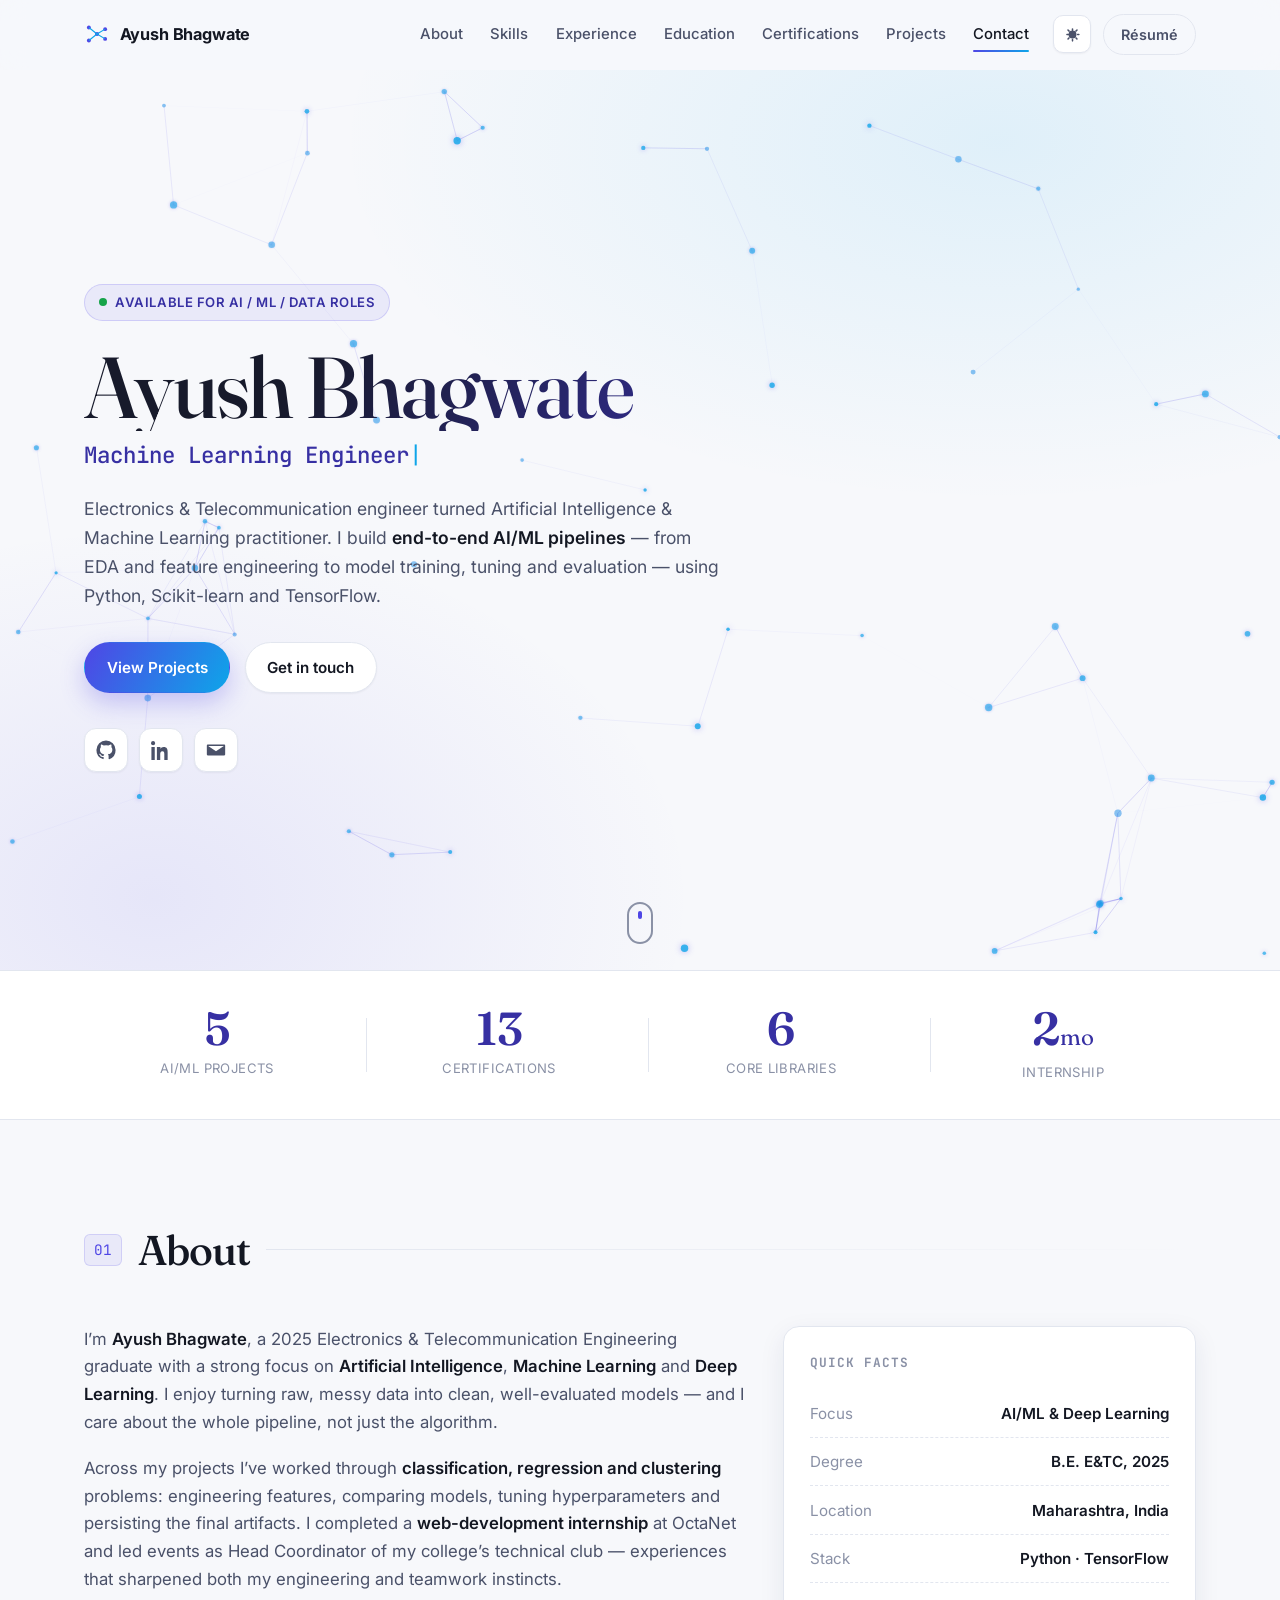
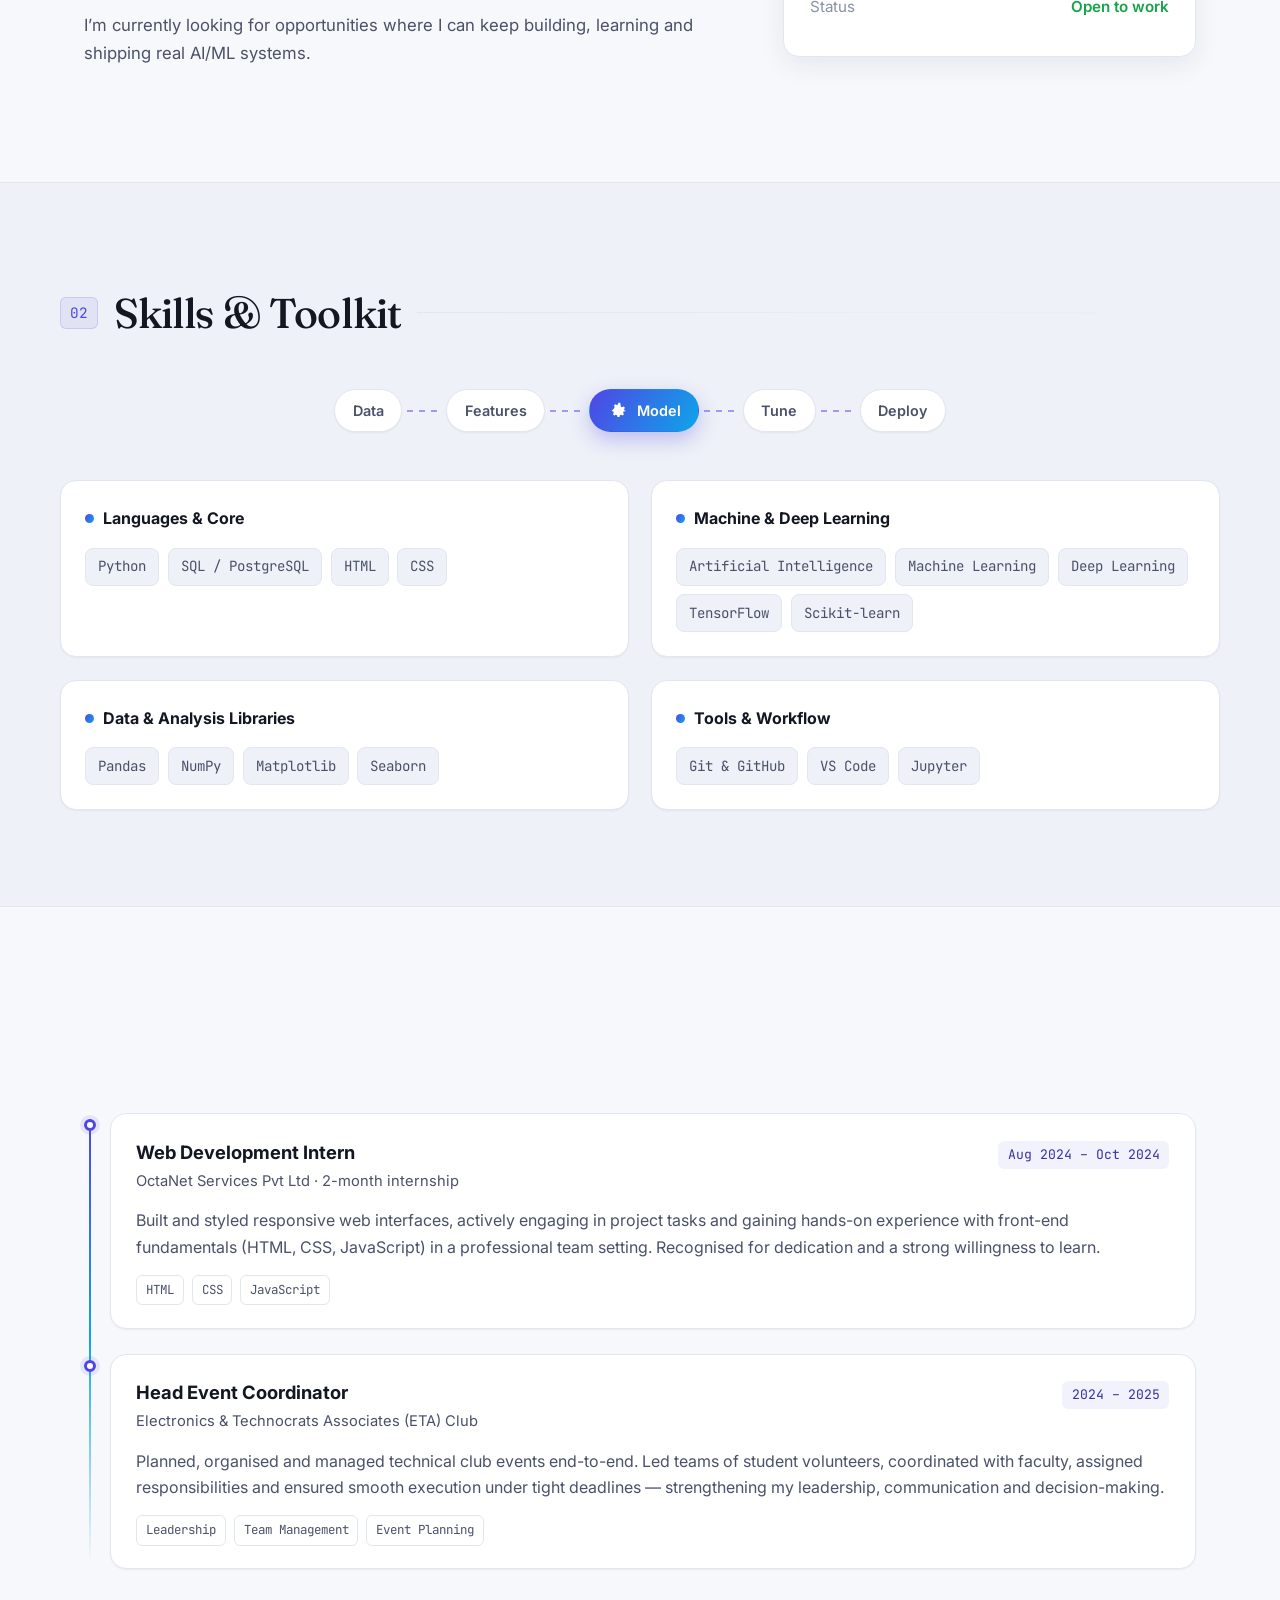
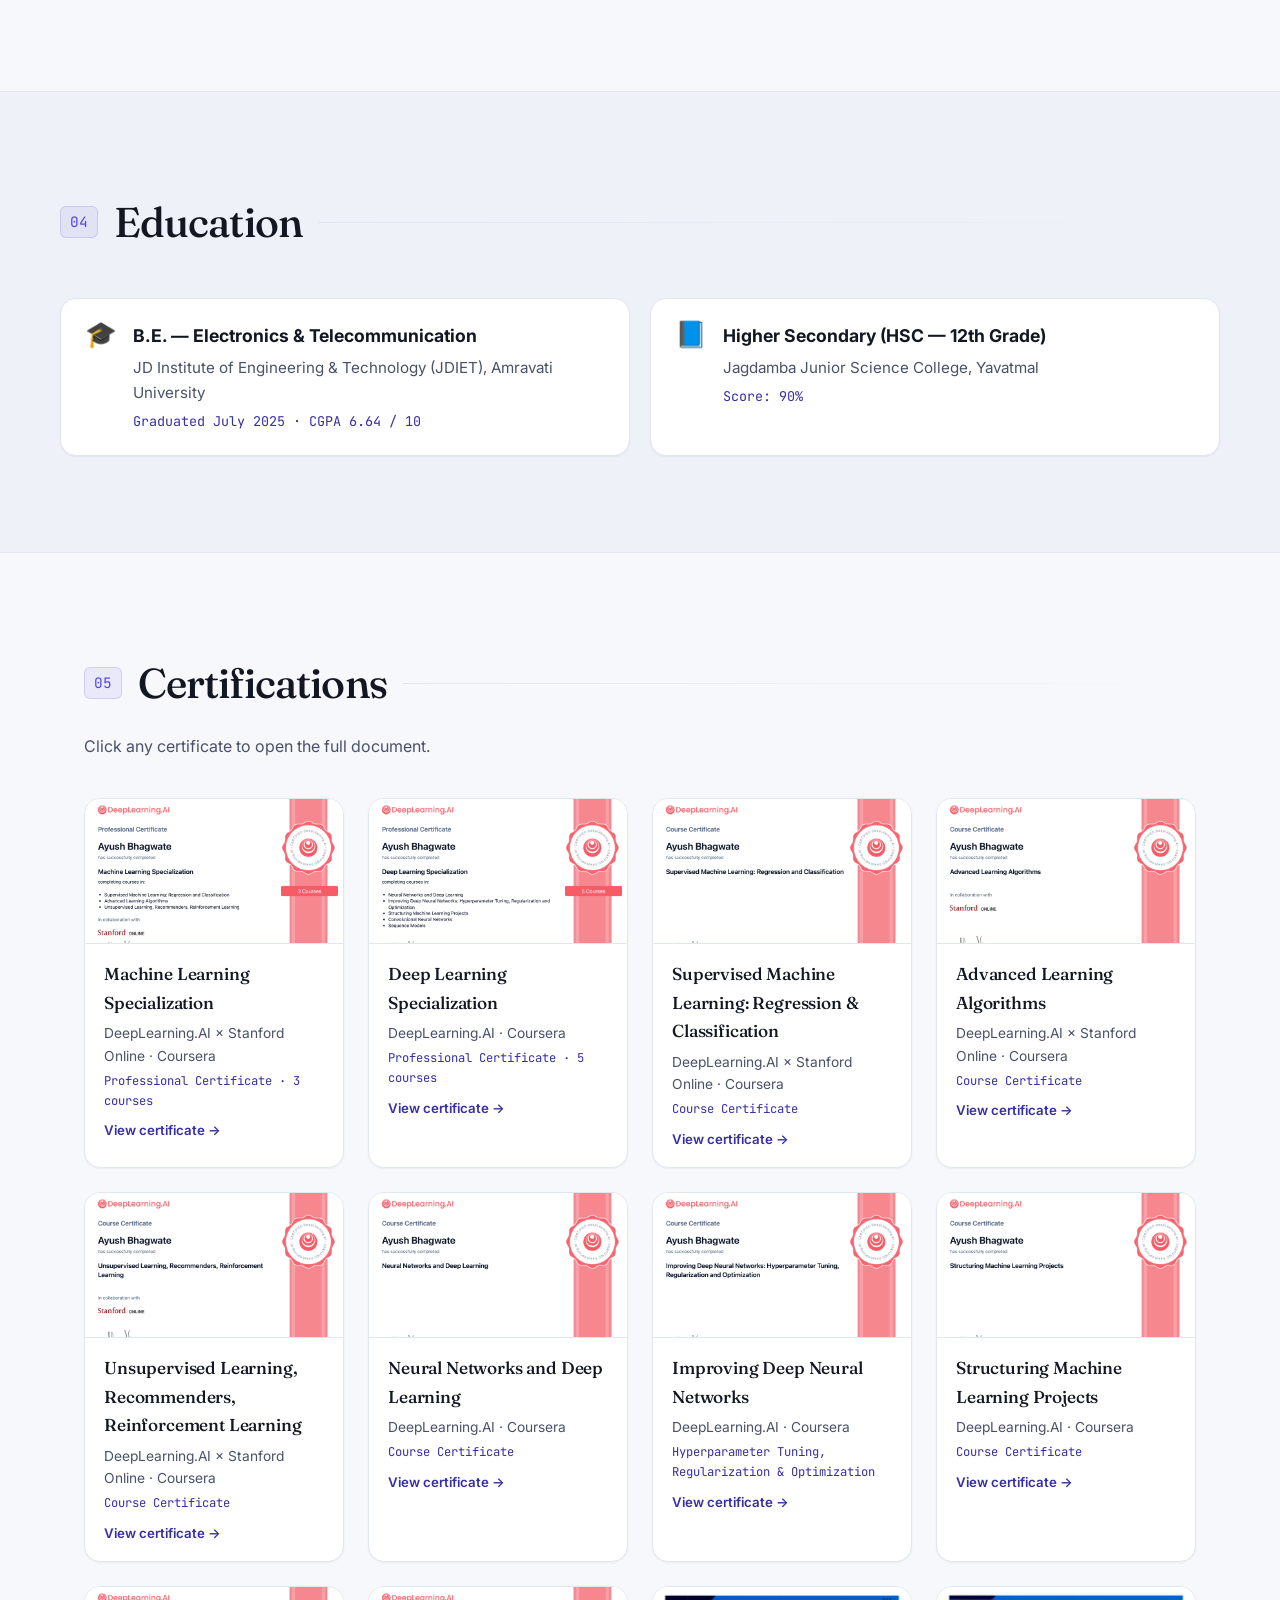
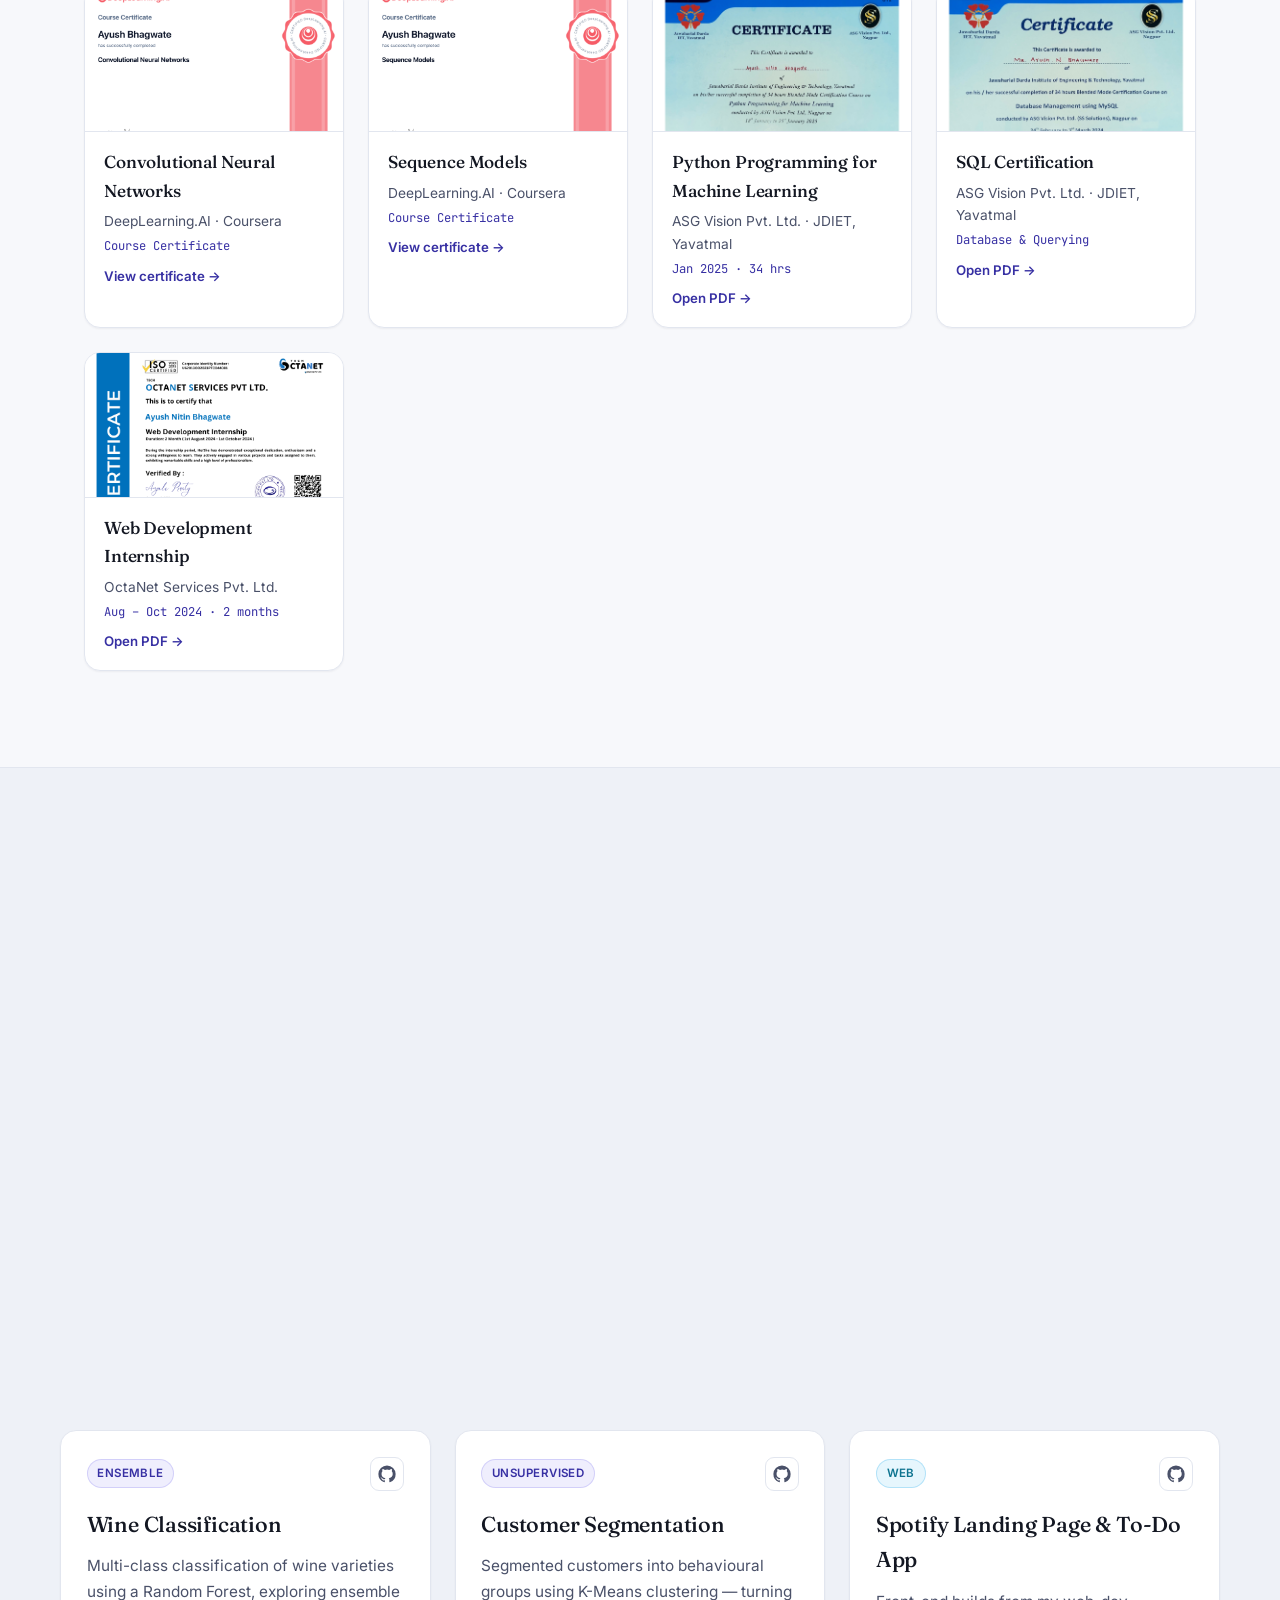
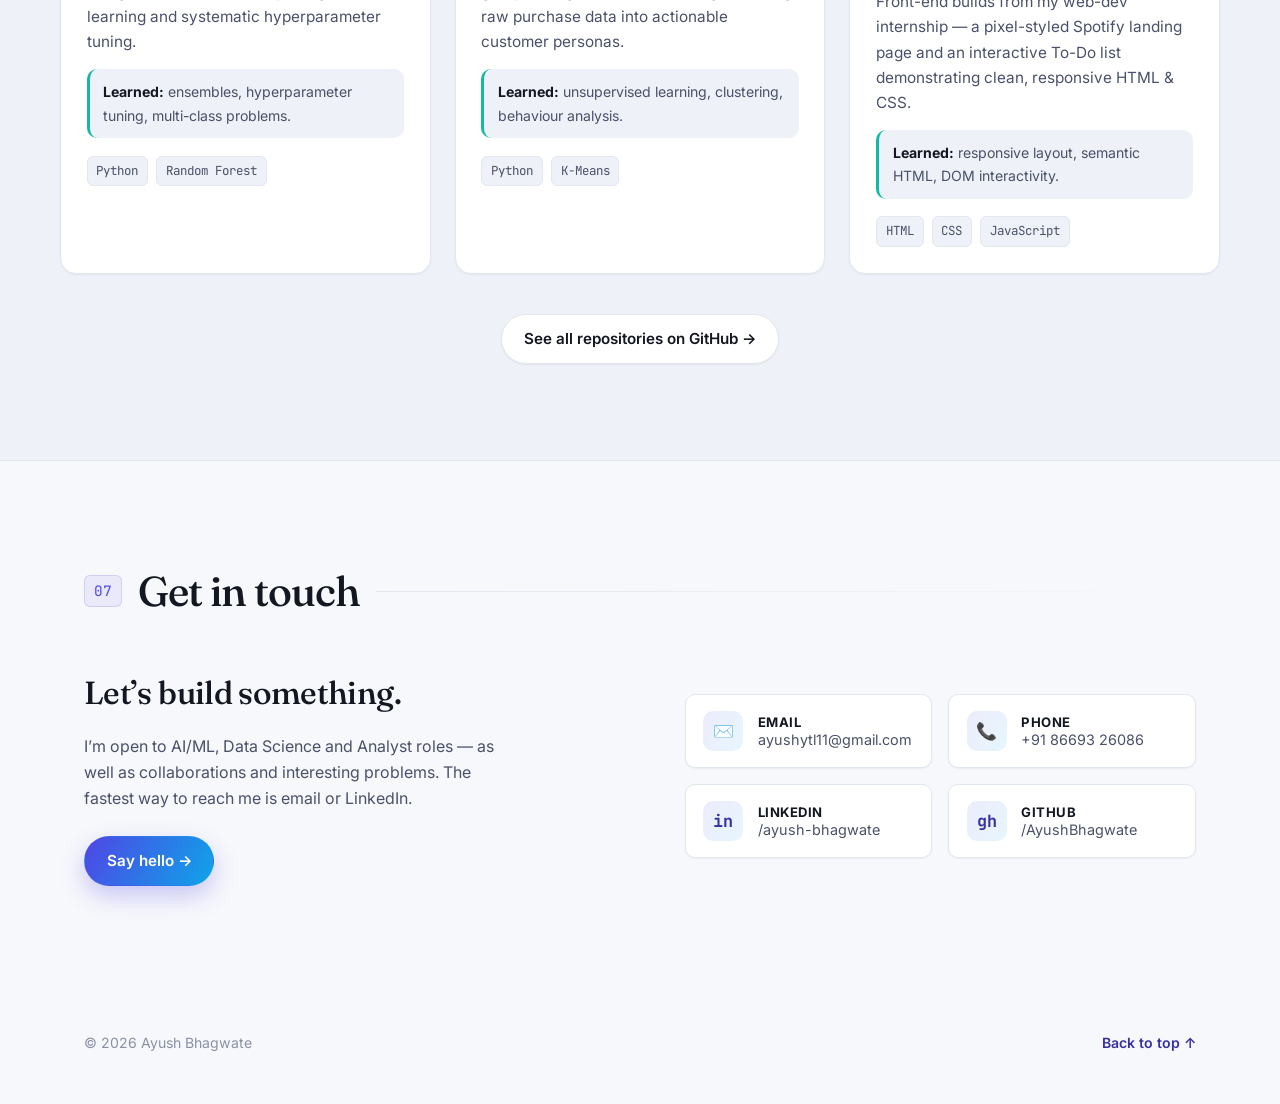
==== commit 4d5a99c3: "Update index.html" ====
--- a/index.html
+++ b/index.html
@@ -63,7 +63,7 @@
           <svg class="icon-sun" viewBox="0 0 24 24" aria-hidden="true"><path d="M12 17a5 5 0 1 1 0-10 5 5 0 0 1 0 10Zm0-13a1 1 0 0 1 1 1v1.5a1 1 0 1 1-2 0V5a1 1 0 0 1 1-1Zm0 13.5a1 1 0 0 1 1 1V20a1 1 0 1 1-2 0v-1.5a1 1 0 0 1 1-1ZM4 12a1 1 0 0 1 1-1h1.5a1 1 0 1 1 0 2H5a1 1 0 0 1-1-1Zm13.5 0a1 1 0 0 1 1-1H20a1 1 0 1 1 0 2h-1.5a1 1 0 0 1-1-1ZM5.6 5.6a1 1 0 0 1 1.4 0l1.1 1.1a1 1 0 1 1-1.4 1.4L5.6 7a1 1 0 0 1 0-1.4Zm10.3 10.3a1 1 0 0 1 1.4 0l1.1 1.1a1 1 0 0 1-1.4 1.4l-1.1-1.1a1 1 0 0 1 0-1.4Zm2.5-10.3a1 1 0 0 1 0 1.4l-1.1 1.1a1 1 0 1 1-1.4-1.4l1.1-1.1a1 1 0 0 1 1.4 0ZM8.1 15.9a1 1 0 0 1 0 1.4L7 18.4A1 1 0 0 1 5.6 17l1.1-1.1a1 1 0 0 1 1.4 0Z"/></svg>
           <svg class="icon-moon" viewBox="0 0 24 24" aria-hidden="true"><path d="M21 12.8A9 9 0 1 1 11.2 3a7 7 0 0 0 9.8 9.8Z"/></svg>
         </button>
-        <a class="btn btn--ghost" href="resume/Ayush_Bhagwate_Resume.pdf" download>Résumé</a>
+        <a class="btn btn--ghost" href="resume/Ayush_Bhagwate_Resume.html" download>Résumé</a>
         <button class="nav__burger" id="burger" aria-label="Toggle menu" aria-expanded="false">
           <span></span><span></span><span></span>
         </button>
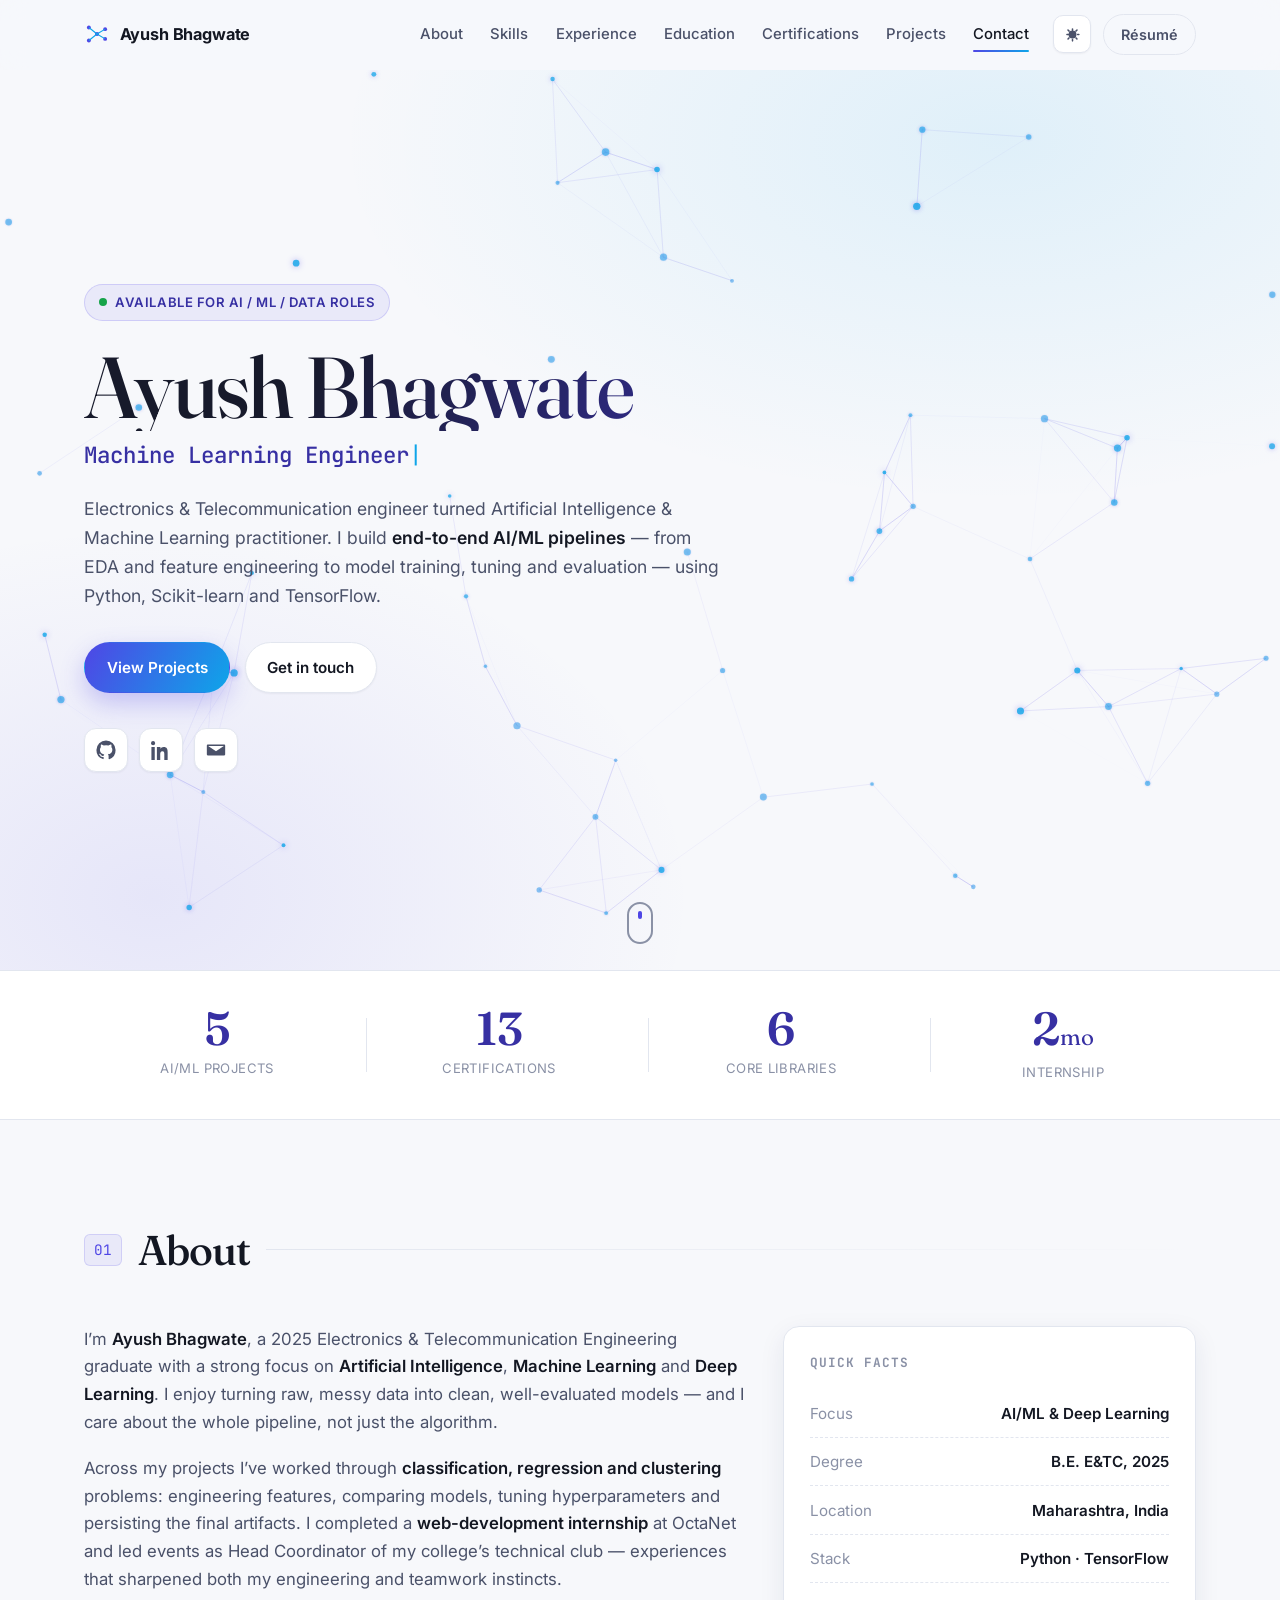
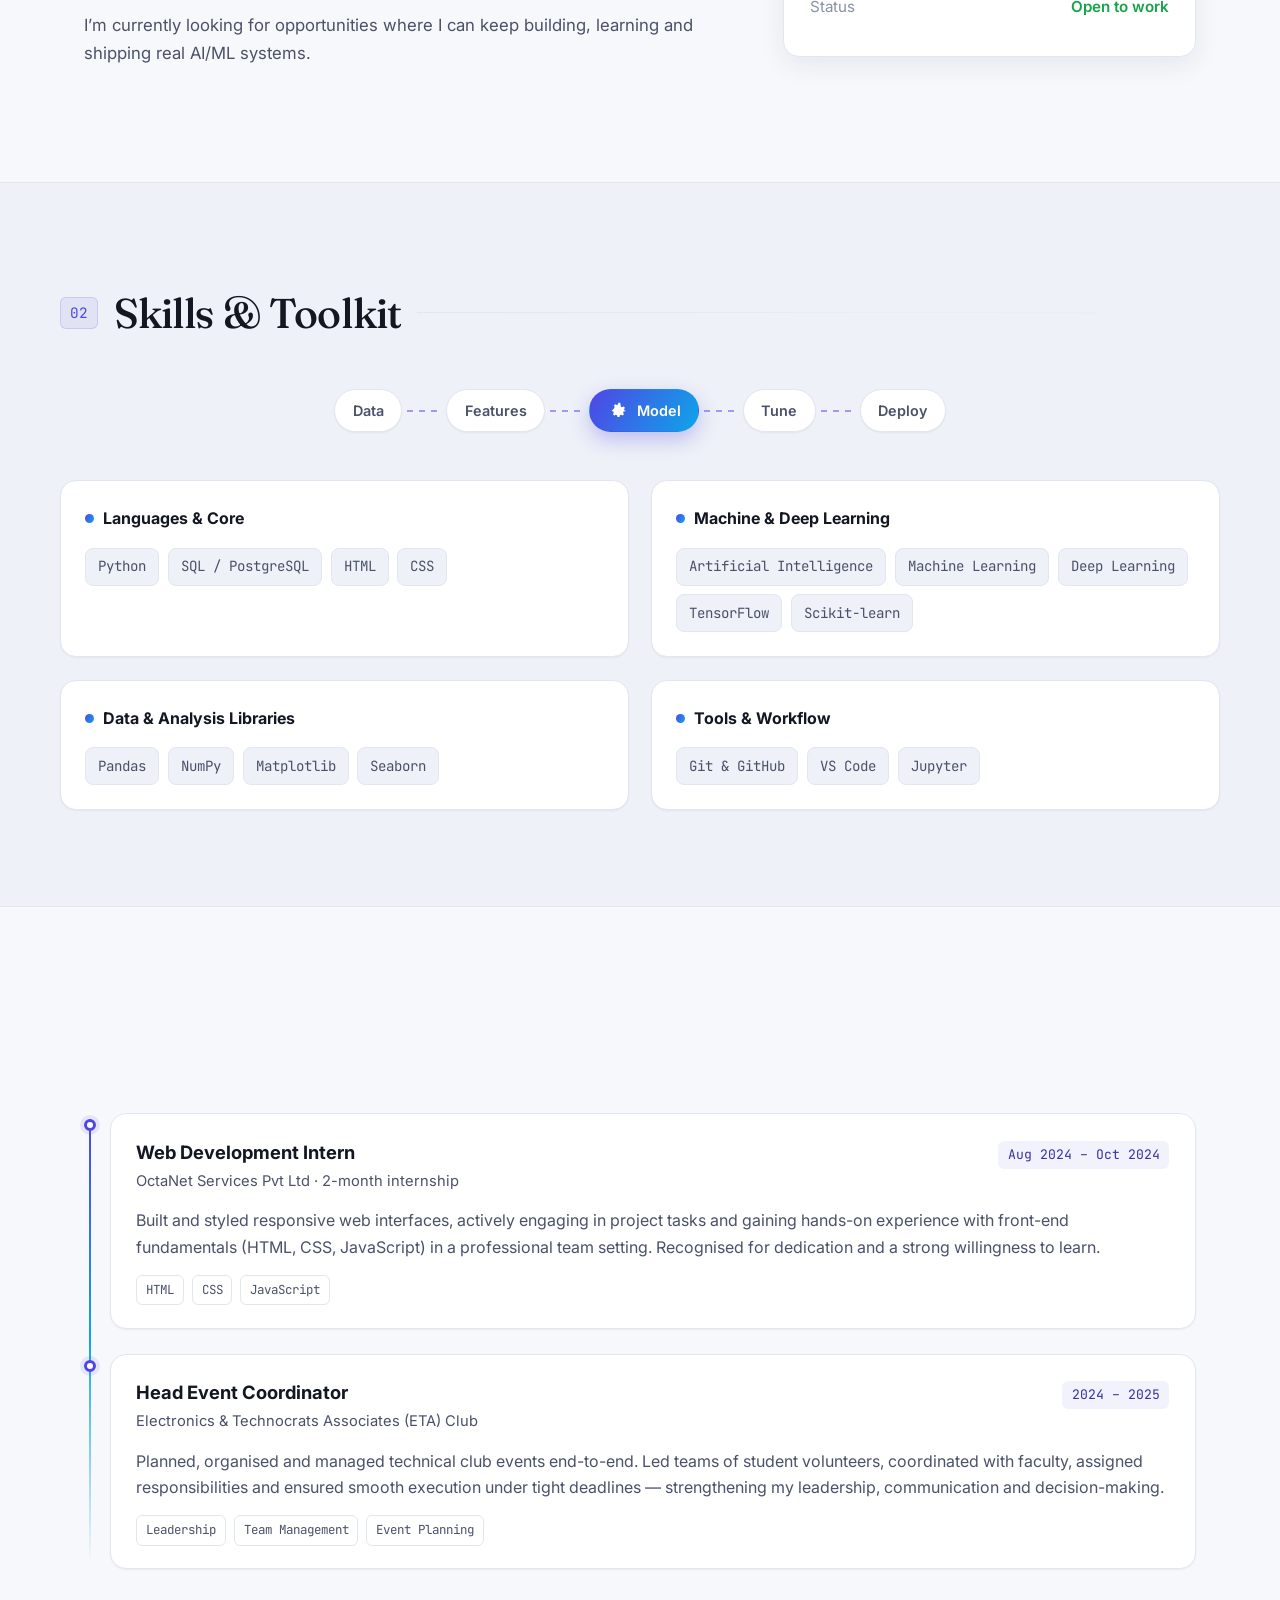
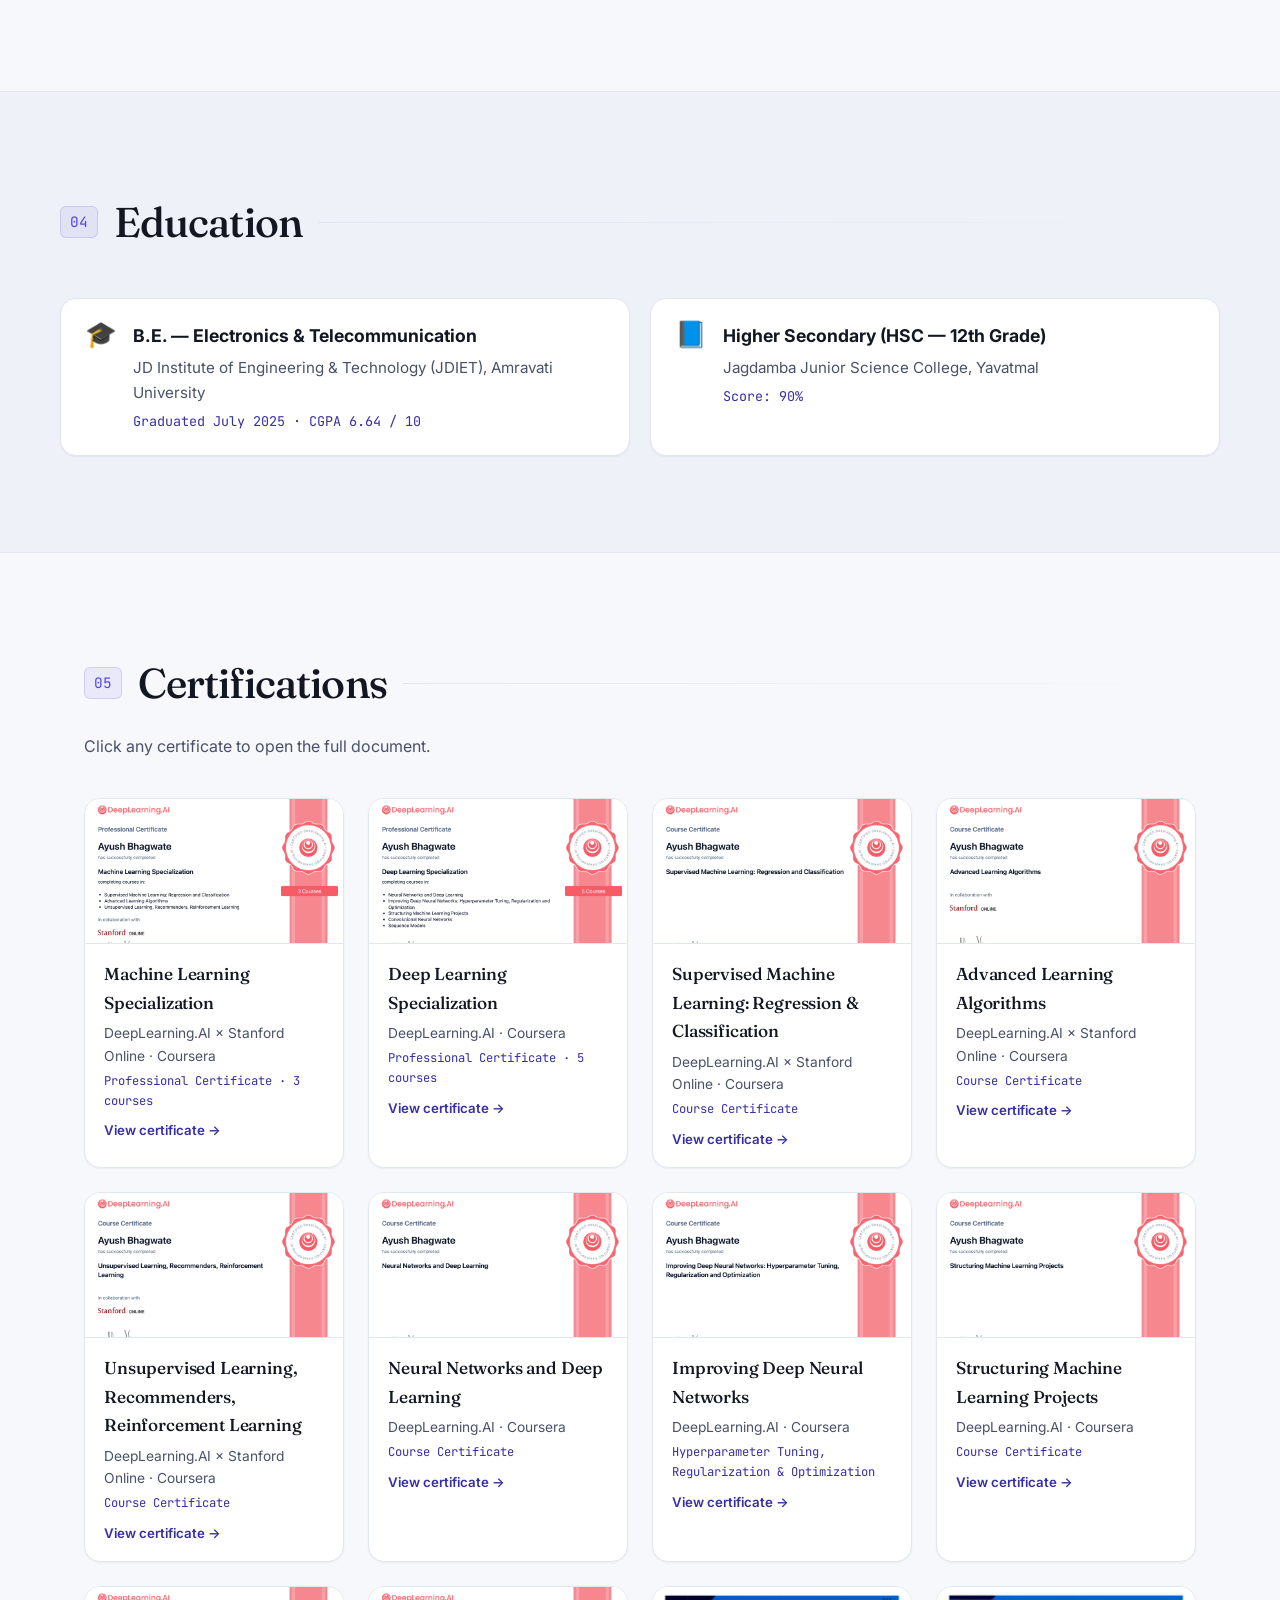
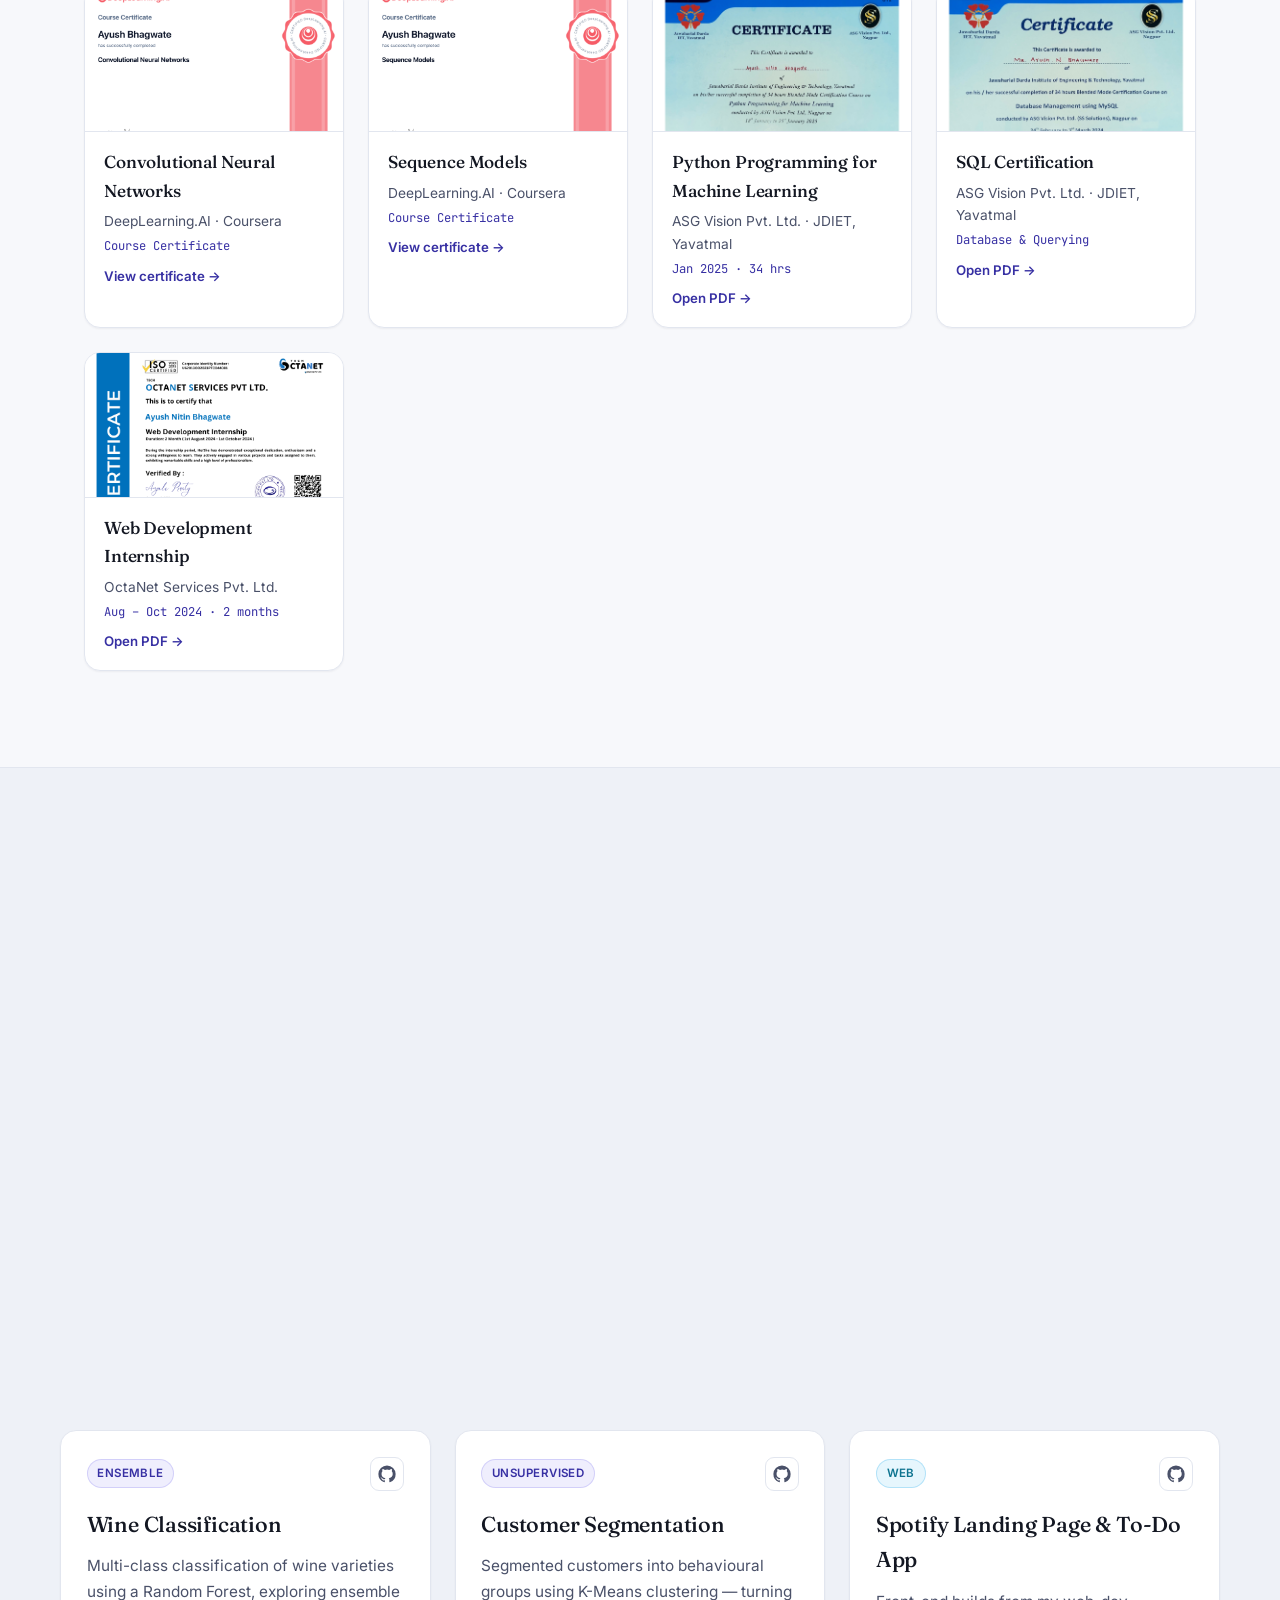
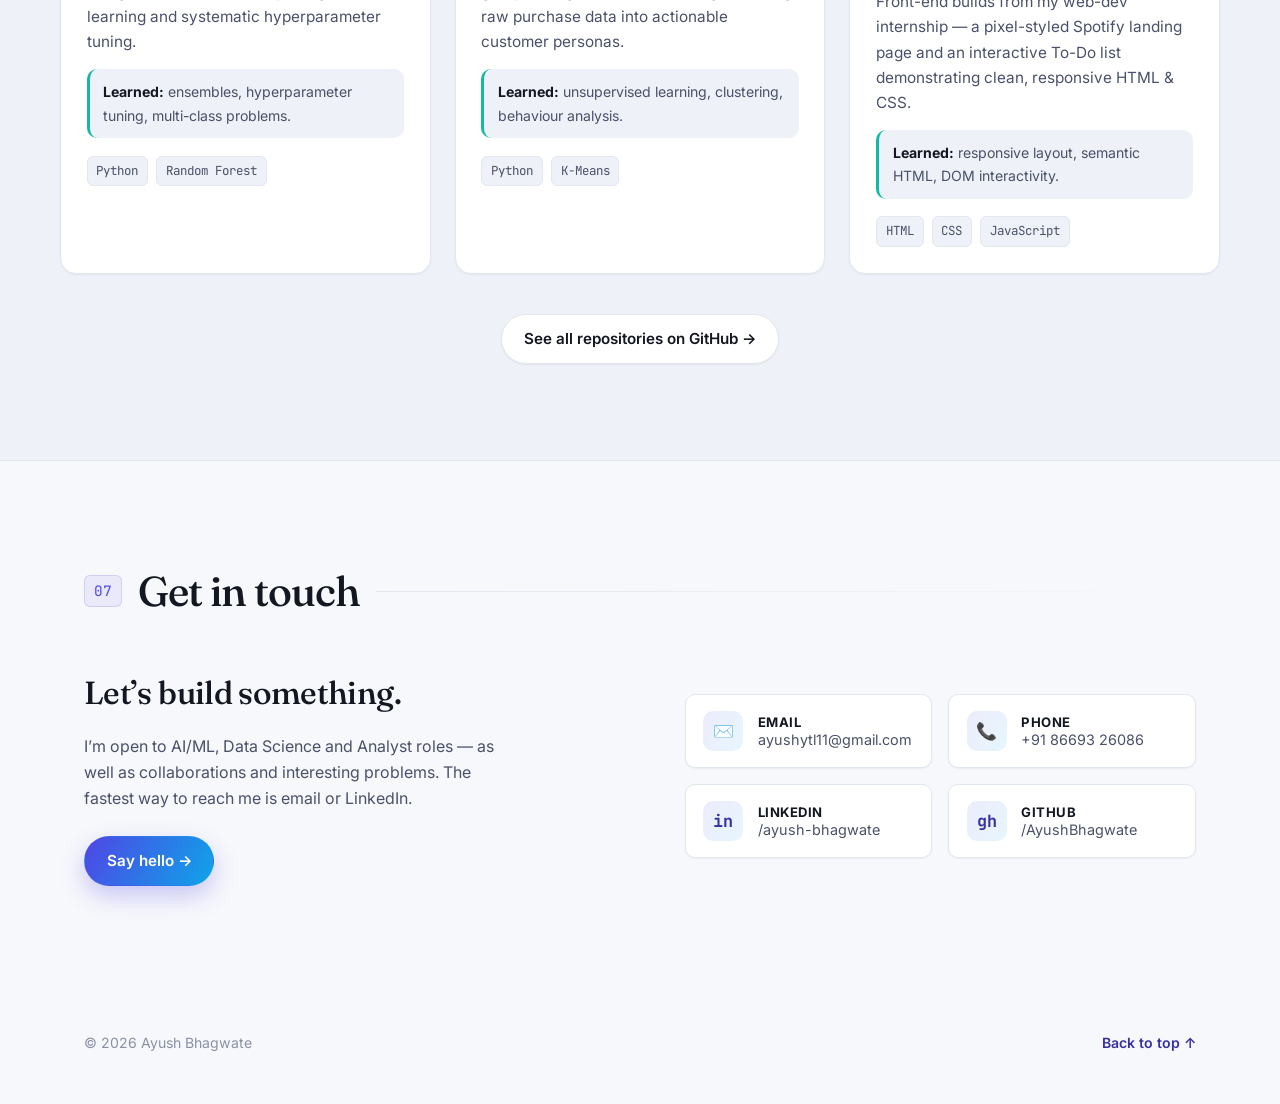
==== commit c6441a2d: "Update index.html" ====
--- a/index.html
+++ b/index.html
@@ -63,7 +63,7 @@
           <svg class="icon-sun" viewBox="0 0 24 24" aria-hidden="true"><path d="M12 17a5 5 0 1 1 0-10 5 5 0 0 1 0 10Zm0-13a1 1 0 0 1 1 1v1.5a1 1 0 1 1-2 0V5a1 1 0 0 1 1-1Zm0 13.5a1 1 0 0 1 1 1V20a1 1 0 1 1-2 0v-1.5a1 1 0 0 1 1-1ZM4 12a1 1 0 0 1 1-1h1.5a1 1 0 1 1 0 2H5a1 1 0 0 1-1-1Zm13.5 0a1 1 0 0 1 1-1H20a1 1 0 1 1 0 2h-1.5a1 1 0 0 1-1-1ZM5.6 5.6a1 1 0 0 1 1.4 0l1.1 1.1a1 1 0 1 1-1.4 1.4L5.6 7a1 1 0 0 1 0-1.4Zm10.3 10.3a1 1 0 0 1 1.4 0l1.1 1.1a1 1 0 0 1-1.4 1.4l-1.1-1.1a1 1 0 0 1 0-1.4Zm2.5-10.3a1 1 0 0 1 0 1.4l-1.1 1.1a1 1 0 1 1-1.4-1.4l1.1-1.1a1 1 0 0 1 1.4 0ZM8.1 15.9a1 1 0 0 1 0 1.4L7 18.4A1 1 0 0 1 5.6 17l1.1-1.1a1 1 0 0 1 1.4 0Z"/></svg>
           <svg class="icon-moon" viewBox="0 0 24 24" aria-hidden="true"><path d="M21 12.8A9 9 0 1 1 11.2 3a7 7 0 0 0 9.8 9.8Z"/></svg>
         </button>
-        <a class="btn btn--ghost" href="resume/Ayush_Bhagwate_Resume.html" download>Résumé</a>
+        <a class="btn btn--ghost" href="resume/Ayush_Bhagwate_Resume.pdf" download>Résumé</a>
         <button class="nav__burger" id="burger" aria-label="Toggle menu" aria-expanded="false">
           <span></span><span></span><span></span>
         </button>
